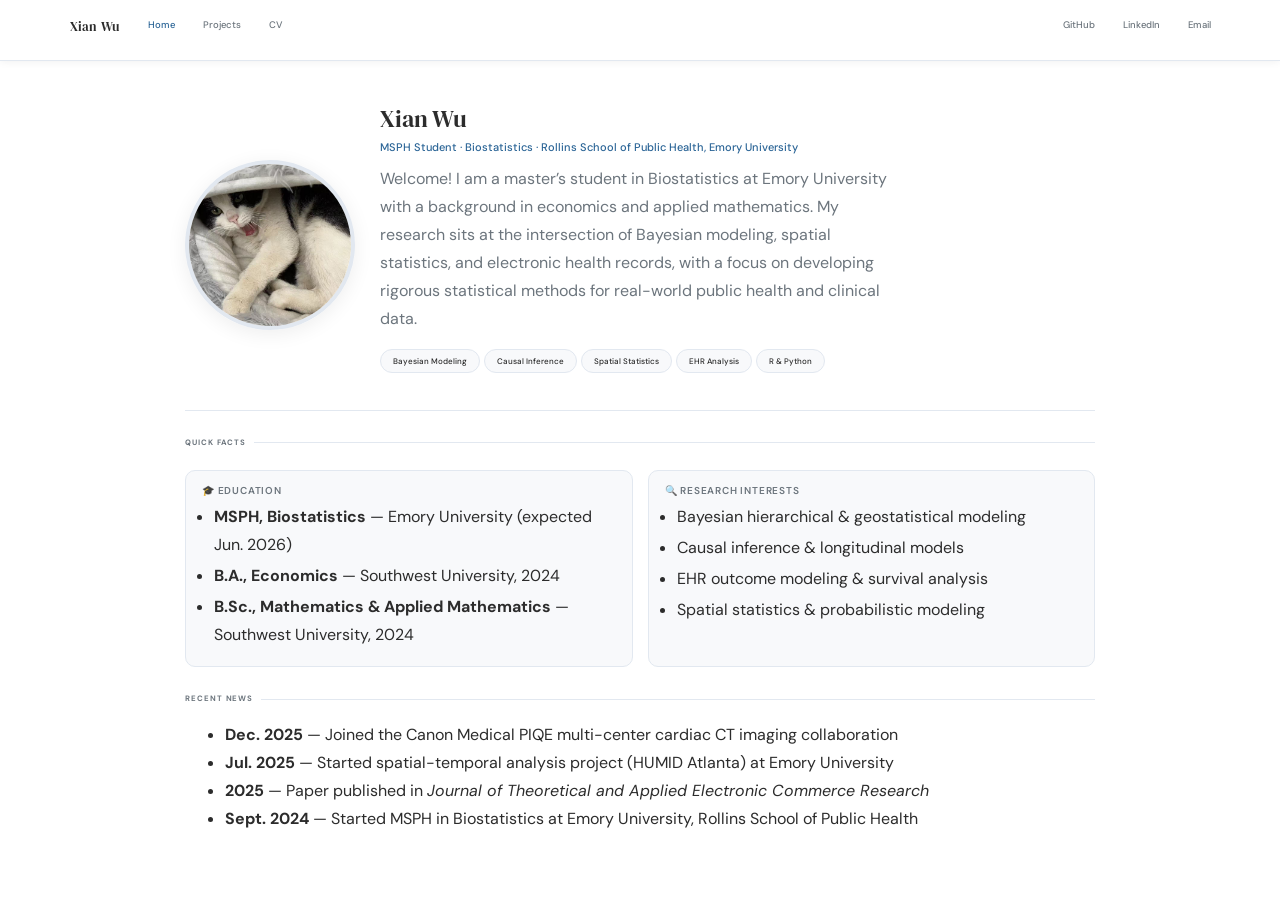
==== docs/index.html @ 136f58cd "add website files" ====
<!DOCTYPE html>

<html>

<head>

<meta charset="utf-8" />
<meta name="generator" content="pandoc" />
<meta http-equiv="X-UA-Compatible" content="IE=EDGE" />




<title>index.knit</title>

<script src="site_libs/header-attrs-2.31/header-attrs.js"></script>
<script src="site_libs/jquery-3.6.0/jquery-3.6.0.min.js"></script>
<meta name="viewport" content="width=device-width, initial-scale=1" />
<link href="site_libs/bootstrap-3.3.5/css/flatly.min.css" rel="stylesheet" />
<script src="site_libs/bootstrap-3.3.5/js/bootstrap.min.js"></script>
<script src="site_libs/bootstrap-3.3.5/shim/html5shiv.min.js"></script>
<script src="site_libs/bootstrap-3.3.5/shim/respond.min.js"></script>
<style>h1 {font-size: 34px;}
       h1.title {font-size: 38px;}
       h2 {font-size: 30px;}
       h3 {font-size: 24px;}
       h4 {font-size: 18px;}
       h5 {font-size: 16px;}
       h6 {font-size: 12px;}
       code {color: inherit; background-color: rgba(0, 0, 0, 0.04);}
       pre:not([class]) { background-color: white }</style>
<script src="site_libs/navigation-1.1/tabsets.js"></script>
<link href="site_libs/highlightjs-9.12.0/default.css" rel="stylesheet" />
<script src="site_libs/highlightjs-9.12.0/highlight.js"></script>
<link rel="stylesheet" href="https://cdnjs.cloudflare.com/ajax/libs/font-awesome/6.4.0/css/all.min.css">
<link rel="preconnect" href="https://fonts.googleapis.com">
<link rel="preconnect" href="https://fonts.gstatic.com" crossorigin>
<link href="https://fonts.googleapis.com/css2?family=DM+Serif+Display&family=DM+Sans:ital,wght@0,300;0,400;0,500;1,300&display=swap" rel="stylesheet">

<style type="text/css">
  code{white-space: pre-wrap;}
  span.smallcaps{font-variant: small-caps;}
  span.underline{text-decoration: underline;}
  div.column{display: inline-block; vertical-align: top; width: 50%;}
  div.hanging-indent{margin-left: 1.5em; text-indent: -1.5em;}
  ul.task-list{list-style: none;}
    </style>

<style type="text/css">code{white-space: pre;}</style>
<script type="text/javascript">
if (window.hljs) {
  hljs.configure({languages: []});
  hljs.initHighlightingOnLoad();
  if (document.readyState && document.readyState === "complete") {
    window.setTimeout(function() { hljs.initHighlighting(); }, 0);
  }
}
</script>






<link rel="stylesheet" href="style.css" type="text/css" />



<style type = "text/css">
.main-container {
  max-width: 940px;
  margin-left: auto;
  margin-right: auto;
}
img {
  max-width:100%;
}
.tabbed-pane {
  padding-top: 12px;
}
.html-widget {
  margin-bottom: 20px;
}
button.code-folding-btn:focus {
  outline: none;
}
summary {
  display: list-item;
}
details > summary > p:only-child {
  display: inline;
}
pre code {
  padding: 0;
}
</style>


<style type="text/css">
.dropdown-submenu {
  position: relative;
}
.dropdown-submenu>.dropdown-menu {
  top: 0;
  left: 100%;
  margin-top: -6px;
  margin-left: -1px;
  border-radius: 0 6px 6px 6px;
}
.dropdown-submenu:hover>.dropdown-menu {
  display: block;
}
.dropdown-submenu>a:after {
  display: block;
  content: " ";
  float: right;
  width: 0;
  height: 0;
  border-color: transparent;
  border-style: solid;
  border-width: 5px 0 5px 5px;
  border-left-color: #cccccc;
  margin-top: 5px;
  margin-right: -10px;
}
.dropdown-submenu:hover>a:after {
  border-left-color: #adb5bd;
}
.dropdown-submenu.pull-left {
  float: none;
}
.dropdown-submenu.pull-left>.dropdown-menu {
  left: -100%;
  margin-left: 10px;
  border-radius: 6px 0 6px 6px;
}
</style>

<script type="text/javascript">
// manage active state of menu based on current page
$(document).ready(function () {
  // active menu anchor
  href = window.location.pathname
  href = href.substr(href.lastIndexOf('/') + 1)
  if (href === "")
    href = "index.html";
  var menuAnchor = $('a[href="' + href + '"]');

  // mark the anchor link active (and if it's in a dropdown, also mark that active)
  var dropdown = menuAnchor.closest('li.dropdown');
  if (window.bootstrap) { // Bootstrap 4+
    menuAnchor.addClass('active');
    dropdown.find('> .dropdown-toggle').addClass('active');
  } else { // Bootstrap 3
    menuAnchor.parent().addClass('active');
    dropdown.addClass('active');
  }

  // Navbar adjustments
  var navHeight = $(".navbar").first().height() + 15;
  var style = document.createElement('style');
  var pt = "padding-top: " + navHeight + "px; ";
  var mt = "margin-top: -" + navHeight + "px; ";
  var css = "";
  // offset scroll position for anchor links (for fixed navbar)
  for (var i = 1; i <= 6; i++) {
    css += ".section h" + i + "{ " + pt + mt + "}\n";
  }
  style.innerHTML = "body {" + pt + "padding-bottom: 40px; }\n" + css;
  document.head.appendChild(style);
});
</script>

<!-- tabsets -->

<style type="text/css">
.tabset-dropdown > .nav-tabs {
  display: inline-table;
  max-height: 500px;
  min-height: 44px;
  overflow-y: auto;
  border: 1px solid #ddd;
  border-radius: 4px;
}

.tabset-dropdown > .nav-tabs > li.active:before, .tabset-dropdown > .nav-tabs.nav-tabs-open:before {
  content: "\e259";
  font-family: 'Glyphicons Halflings';
  display: inline-block;
  padding: 10px;
  border-right: 1px solid #ddd;
}

.tabset-dropdown > .nav-tabs.nav-tabs-open > li.active:before {
  content: "\e258";
  font-family: 'Glyphicons Halflings';
  border: none;
}

.tabset-dropdown > .nav-tabs > li.active {
  display: block;
}

.tabset-dropdown > .nav-tabs > li > a,
.tabset-dropdown > .nav-tabs > li > a:focus,
.tabset-dropdown > .nav-tabs > li > a:hover {
  border: none;
  display: inline-block;
  border-radius: 4px;
  background-color: transparent;
}

.tabset-dropdown > .nav-tabs.nav-tabs-open > li {
  display: block;
  float: none;
}

.tabset-dropdown > .nav-tabs > li {
  display: none;
}
</style>

<!-- code folding -->




</head>

<body>


<div class="container-fluid main-container">




<div class="navbar navbar-default  navbar-fixed-top" role="navigation">
  <div class="container">
    <div class="navbar-header">
      <button type="button" class="navbar-toggle collapsed" data-toggle="collapse" data-bs-toggle="collapse" data-target="#navbar" data-bs-target="#navbar">
        <span class="icon-bar"></span>
        <span class="icon-bar"></span>
        <span class="icon-bar"></span>
      </button>
      <a class="navbar-brand" href="index.html">Xian Wu</a>
    </div>
    <div id="navbar" class="navbar-collapse collapse">
      <ul class="nav navbar-nav">
        <li>
  <a href="index.html">Home</a>
</li>
<li>
  <a href="projects.html">Projects</a>
</li>
<li>
  <a href="cv.html">CV</a>
</li>
      </ul>
      <ul class="nav navbar-nav navbar-right">
        <li>
  <a href="https://github.com/xian703">GitHub</a>
</li>
<li>
  <a href="https://www.linkedin.com/in/xian-wu-b05426333/">LinkedIn</a>
</li>
<li>
  <a href="mailto:xwu389@emory.edu">Email</a>
</li>
      </ul>
    </div><!--/.nav-collapse -->
  </div><!--/.container -->
</div><!--/.navbar -->

<div id="header">




</div>


<div class="hero-section">
<img src="images/profile.jpg" alt="Profile photo of Xian Wu" />
<div class="hero-text">
<h1>
Xian Wu
</h1>
<p class="tagline">
MSPH Student · Biostatistics · Rollins School of Public Health, Emory
University
</p>
<p>
Welcome! I am a master’s student in Biostatistics at Emory University
with a background in economics and applied mathematics. My research sits
at the intersection of Bayesian modeling, spatial statistics, and
electronic health records, with a focus on developing rigorous
statistical methods for real-world public health and clinical data.
</p>
<div class="badge-row">
<p><span class="skill-badge">Bayesian Modeling</span> <span
class="skill-badge">Causal Inference</span> <span
class="skill-badge">Spatial Statistics</span> <span
class="skill-badge">EHR Analysis</span> <span class="skill-badge">R
&amp; Python</span></p>
</div>
</div>
</div>
<div class="section-label">
<span>Quick Facts</span>
</div>
<div class="info-grid">
<div class="info-card">
<h3>
🎓 Education
</h3>
<ul>
<li>
<strong>MSPH, Biostatistics</strong> — Emory University (expected
Jun. 2026)
</li>
<li>
<strong>B.A., Economics</strong> — Southwest University, 2024
</li>
<li>
<strong>B.Sc., Mathematics &amp; Applied Mathematics</strong> —
Southwest University, 2024
</li>
</ul>
</div>
<div class="info-card">
<h3>
🔍 Research Interests
</h3>
<ul>
<li>
Bayesian hierarchical &amp; geostatistical modeling
</li>
<li>
Causal inference &amp; longitudinal models
</li>
<li>
EHR outcome modeling &amp; survival analysis
</li>
<li>
Spatial statistics &amp; probabilistic modeling
</li>
</ul>
</div>
</div>
<div class="section-label">
<span>Recent News</span>
</div>
<ul>
<li><strong>Dec. 2025</strong> — Joined the Canon Medical PIQE
multi-center cardiac CT imaging collaboration</li>
<li><strong>Jul. 2025</strong> — Started spatial-temporal analysis
project (HUMID Atlanta) at Emory University</li>
<li><strong>2025</strong> — Paper published in <em>Journal of
Theoretical and Applied Electronic Commerce Research</em></li>
<li><strong>Sept. 2024</strong> — Started MSPH in Biostatistics at Emory
University, Rollins School of Public Health</li>
</ul>




</div>

<script>

// add bootstrap table styles to pandoc tables
function bootstrapStylePandocTables() {
  $('tr.odd').parent('tbody').parent('table').addClass('table table-condensed');
}
$(document).ready(function () {
  bootstrapStylePandocTables();
});


</script>

<!-- tabsets -->

<script>
$(document).ready(function () {
  window.buildTabsets("TOC");
});

$(document).ready(function () {
  $('.tabset-dropdown > .nav-tabs > li').click(function () {
    $(this).parent().toggleClass('nav-tabs-open');
  });
});
</script>

<!-- code folding -->


<!-- dynamically load mathjax for compatibility with self-contained -->
<script>
  (function () {
    var script = document.createElement("script");
    script.type = "text/javascript";
    script.src  = "https://mathjax.rstudio.com/latest/MathJax.js?config=TeX-AMS-MML_HTMLorMML";
    document.getElementsByTagName("head")[0].appendChild(script);
  })();
</script>

</body>
</html>
---- docs/site_libs/bootstrap-3.3.5/css/flatly.min.css ----
@font-face {
  font-family: 'Lato';
  font-style: normal;
  font-weight: 400;
  src: url(fonts/Lato.ttf) format('truetype');
}
@font-face {
  font-family: 'Lato';
  font-style: normal;
  font-weight: 700;
  src: url(fonts/LatoBold.ttf) format('truetype');
}
@font-face {
  font-family: 'Lato';
  font-style: italic;
  font-weight: 400;
  src: url(fonts/LatoItalic.ttf) format('truetype');
}

/*!
 * bootswatch v3.3.6
 * Homepage: http://bootswatch.com
 * Copyright 2012-2015 Thomas Park
 * Licensed under MIT
 * Based on Bootstrap
*//*!
 * Bootstrap v3.3.6 (http://getbootstrap.com)
 * Copyright 2011-2015 Twitter, Inc.
 * Licensed under MIT (https://github.com/twbs/bootstrap/blob/master/LICENSE)
 *//*! normalize.css v3.0.3 | MIT License | github.com/necolas/normalize.css */html{font-family:sans-serif;-ms-text-size-adjust:100%;-webkit-text-size-adjust:100%}body{margin:0}article,aside,details,figcaption,figure,footer,header,hgroup,main,menu,nav,section,summary{display:block}audio,canvas,progress,video{display:inline-block;vertical-align:baseline}audio:not([controls]){display:none;height:0}[hidden],template{display:none}a{background-color:transparent}a:active,a:hover{outline:0}abbr[title]{border-bottom:1px dotted}b,strong{font-weight:bold}dfn{font-style:italic}h1{font-size:2em;margin:0.67em 0}mark{background:#ff0;color:#000}small{font-size:80%}sub,sup{font-size:75%;line-height:0;position:relative;vertical-align:baseline}sup{top:-0.5em}sub{bottom:-0.25em}img{border:0}svg:not(:root){overflow:hidden}figure{margin:1em 40px}hr{-webkit-box-sizing:content-box;-moz-box-sizing:content-box;box-sizing:content-box;height:0}pre{overflow:auto}code,kbd,pre,samp{font-family:monospace, monospace;font-size:1em}button,input,optgroup,select,textarea{color:inherit;font:inherit;margin:0}button{overflow:visible}button,select{text-transform:none}button,html input[type="button"],input[type="reset"],input[type="submit"]{-webkit-appearance:button;cursor:pointer}button[disabled],html input[disabled]{cursor:default}button::-moz-focus-inner,input::-moz-focus-inner{border:0;padding:0}input{line-height:normal}input[type="checkbox"],input[type="radio"]{-webkit-box-sizing:border-box;-moz-box-sizing:border-box;box-sizing:border-box;padding:0}input[type="number"]::-webkit-inner-spin-button,input[type="number"]::-webkit-outer-spin-button{height:auto}input[type="search"]{-webkit-appearance:textfield;-webkit-box-sizing:content-box;-moz-box-sizing:content-box;box-sizing:content-box}input[type="search"]::-webkit-search-cancel-button,input[type="search"]::-webkit-search-decoration{-webkit-appearance:none}fieldset{border:1px solid #c0c0c0;margin:0 2px;padding:0.35em 0.625em 0.75em}legend{border:0;padding:0}textarea{overflow:auto}optgroup{font-weight:bold}table{border-collapse:collapse;border-spacing:0}td,th{padding:0}/*! Source: https://github.com/h5bp/html5-boilerplate/blob/master/src/css/main.css */@media print{*,*:before,*:after{background:transparent !important;color:#000 !important;-webkit-box-shadow:none !important;box-shadow:none !important;text-shadow:none !important}a,a:visited{text-decoration:underline}a[href]:after{content:" (" attr(href) ")"}abbr[title]:after{content:" (" attr(title) ")"}a[href^="#"]:after,a[href^="javascript:"]:after{content:""}pre,blockquote{border:1px solid #999;page-break-inside:avoid}thead{display:table-header-group}tr,img{page-break-inside:avoid}img{max-width:100% !important}p,h2,h3{orphans:3;widows:3}h2,h3{page-break-after:avoid}.navbar{display:none}.btn>.caret,.dropup>.btn>.caret{border-top-color:#000 !important}.label{border:1px solid #000}.table{border-collapse:collapse !important}.table td,.table th{background-color:#fff !important}.table-bordered th,.table-bordered td{border:1px solid #ddd !important}}@font-face{font-family:'Glyphicons Halflings';src:url('../fonts/glyphicons-halflings-regular.eot');src:url('../fonts/glyphicons-halflings-regular.eot?#iefix') format('embedded-opentype'),url('../fonts/glyphicons-halflings-regular.woff') format('woff'),url('../fonts/glyphicons-halflings-regular.ttf') format('truetype'),url('../fonts/glyphicons-halflings-regular.svg#glyphicons_halflingsregular') format('svg')}.glyphicon{position:relative;top:1px;display:inline-block;font-family:'Glyphicons Halflings';font-style:normal;font-weight:normal;line-height:1;-webkit-font-smoothing:antialiased;-moz-osx-font-smoothing:grayscale}.glyphicon-asterisk:before{content:"\002a"}.glyphicon-plus:before{content:"\002b"}.glyphicon-euro:before,.glyphicon-eur:before{content:"\20ac"}.glyphicon-minus:before{content:"\2212"}.glyphicon-cloud:before{content:"\2601"}.glyphicon-envelope:before{content:"\2709"}.glyphicon-pencil:before{content:"\270f"}.glyphicon-glass:before{content:"\e001"}.glyphicon-music:before{content:"\e002"}.glyphicon-search:before{content:"\e003"}.glyphicon-heart:before{content:"\e005"}.glyphicon-star:before{content:"\e006"}.glyphicon-star-empty:before{content:"\e007"}.glyphicon-user:before{content:"\e008"}.glyphicon-film:before{content:"\e009"}.glyphicon-th-large:before{content:"\e010"}.glyphicon-th:before{content:"\e011"}.glyphicon-th-list:before{content:"\e012"}.glyphicon-ok:before{content:"\e013"}.glyphicon-remove:before{content:"\e014"}.glyphicon-zoom-in:before{content:"\e015"}.glyphicon-zoom-out:before{content:"\e016"}.glyphicon-off:before{content:"\e017"}.glyphicon-signal:before{content:"\e018"}.glyphicon-cog:before{content:"\e019"}.glyphicon-trash:before{content:"\e020"}.glyphicon-home:before{content:"\e021"}.glyphicon-file:before{content:"\e022"}.glyphicon-time:before{content:"\e023"}.glyphicon-road:before{content:"\e024"}.glyphicon-download-alt:before{content:"\e025"}.glyphicon-download:before{content:"\e026"}.glyphicon-upload:before{content:"\e027"}.glyphicon-inbox:before{content:"\e028"}.glyphicon-play-circle:before{content:"\e029"}.glyphicon-repeat:before{content:"\e030"}.glyphicon-refresh:before{content:"\e031"}.glyphicon-list-alt:before{content:"\e032"}.glyphicon-lock:before{content:"\e033"}.glyphicon-flag:before{content:"\e034"}.glyphicon-headphones:before{content:"\e035"}.glyphicon-volume-off:before{content:"\e036"}.glyphicon-volume-down:before{content:"\e037"}.glyphicon-volume-up:before{content:"\e038"}.glyphicon-qrcode:before{content:"\e039"}.glyphicon-barcode:before{content:"\e040"}.glyphicon-tag:before{content:"\e041"}.glyphicon-tags:before{content:"\e042"}.glyphicon-book:before{content:"\e043"}.glyphicon-bookmark:before{content:"\e044"}.glyphicon-print:before{content:"\e045"}.glyphicon-camera:before{content:"\e046"}.glyphicon-font:before{content:"\e047"}.glyphicon-bold:before{content:"\e048"}.glyphicon-italic:before{content:"\e049"}.glyphicon-text-height:before{content:"\e050"}.glyphicon-text-width:before{content:"\e051"}.glyphicon-align-left:before{content:"\e052"}.glyphicon-align-center:before{content:"\e053"}.glyphicon-align-right:before{content:"\e054"}.glyphicon-align-justify:before{content:"\e055"}.glyphicon-list:before{content:"\e056"}.glyphicon-indent-left:before{content:"\e057"}.glyphicon-indent-right:before{content:"\e058"}.glyphicon-facetime-video:before{content:"\e059"}.glyphicon-picture:before{content:"\e060"}.glyphicon-map-marker:before{content:"\e062"}.glyphicon-adjust:before{content:"\e063"}.glyphicon-tint:before{content:"\e064"}.glyphicon-edit:before{content:"\e065"}.glyphicon-share:before{content:"\e066"}.glyphicon-check:before{content:"\e067"}.glyphicon-move:before{content:"\e068"}.glyphicon-step-backward:before{content:"\e069"}.glyphicon-fast-backward:before{content:"\e070"}.glyphicon-backward:before{content:"\e071"}.glyphicon-play:before{content:"\e072"}.glyphicon-pause:before{content:"\e073"}.glyphicon-stop:before{content:"\e074"}.glyphicon-forward:before{content:"\e075"}.glyphicon-fast-forward:before{content:"\e076"}.glyphicon-step-forward:before{content:"\e077"}.glyphicon-eject:before{content:"\e078"}.glyphicon-chevron-left:before{content:"\e079"}.glyphicon-chevron-right:before{content:"\e080"}.glyphicon-plus-sign:before{content:"\e081"}.glyphicon-minus-sign:before{content:"\e082"}.glyphicon-remove-sign:before{content:"\e083"}.glyphicon-ok-sign:before{content:"\e084"}.glyphicon-question-sign:before{content:"\e085"}.glyphicon-info-sign:before{content:"\e086"}.glyphicon-screenshot:before{content:"\e087"}.glyphicon-remove-circle:before{content:"\e088"}.glyphicon-ok-circle:before{content:"\e089"}.glyphicon-ban-circle:before{content:"\e090"}.glyphicon-arrow-left:before{content:"\e091"}.glyphicon-arrow-right:before{content:"\e092"}.glyphicon-arrow-up:before{content:"\e093"}.glyphicon-arrow-down:before{content:"\e094"}.glyphicon-share-alt:before{content:"\e095"}.glyphicon-resize-full:before{content:"\e096"}.glyphicon-resize-small:before{content:"\e097"}.glyphicon-exclamation-sign:before{content:"\e101"}.glyphicon-gift:before{content:"\e102"}.glyphicon-leaf:before{content:"\e103"}.glyphicon-fire:before{content:"\e104"}.glyphicon-eye-open:before{content:"\e105"}.glyphicon-eye-close:before{content:"\e106"}.glyphicon-warning-sign:before{content:"\e107"}.glyphicon-plane:before{content:"\e108"}.glyphicon-calendar:before{content:"\e109"}.glyphicon-random:before{content:"\e110"}.glyphicon-comment:before{content:"\e111"}.glyphicon-magnet:before{content:"\e112"}.glyphicon-chevron-up:before{content:"\e113"}.glyphicon-chevron-down:before{content:"\e114"}.glyphicon-retweet:before{content:"\e115"}.glyphicon-shopping-cart:before{content:"\e116"}.glyphicon-folder-close:before{content:"\e117"}.glyphicon-folder-open:before{content:"\e118"}.glyphicon-resize-vertical:before{content:"\e119"}.glyphicon-resize-horizontal:before{content:"\e120"}.glyphicon-hdd:before{content:"\e121"}.glyphicon-bullhorn:before{content:"\e122"}.glyphicon-bell:before{content:"\e123"}.glyphicon-certificate:before{content:"\e124"}.glyphicon-thumbs-up:before{content:"\e125"}.glyphicon-thumbs-down:before{content:"\e126"}.glyphicon-hand-right:before{content:"\e127"}.glyphicon-hand-left:before{content:"\e128"}.glyphicon-hand-up:before{content:"\e129"}.glyphicon-hand-down:before{content:"\e130"}.glyphicon-circle-arrow-right:before{content:"\e131"}.glyphicon-circle-arrow-left:before{content:"\e132"}.glyphicon-circle-arrow-up:before{content:"\e133"}.glyphicon-circle-arrow-down:before{content:"\e134"}.glyphicon-globe:before{content:"\e135"}.glyphicon-wrench:before{content:"\e136"}.glyphicon-tasks:before{content:"\e137"}.glyphicon-filter:before{content:"\e138"}.glyphicon-briefcase:before{content:"\e139"}.glyphicon-fullscreen:before{content:"\e140"}.glyphicon-dashboard:before{content:"\e141"}.glyphicon-paperclip:before{content:"\e142"}.glyphicon-heart-empty:before{content:"\e143"}.glyphicon-link:before{content:"\e144"}.glyphicon-phone:before{content:"\e145"}.glyphicon-pushpin:before{content:"\e146"}.glyphicon-usd:before{content:"\e148"}.glyphicon-gbp:before{content:"\e149"}.glyphicon-sort:before{content:"\e150"}.glyphicon-sort-by-alphabet:before{content:"\e151"}.glyphicon-sort-by-alphabet-alt:before{content:"\e152"}.glyphicon-sort-by-order:before{content:"\e153"}.glyphicon-sort-by-order-alt:before{content:"\e154"}.glyphicon-sort-by-attributes:before{content:"\e155"}.glyphicon-sort-by-attributes-alt:before{content:"\e156"}.glyphicon-unchecked:before{content:"\e157"}.glyphicon-expand:before{content:"\e158"}.glyphicon-collapse-down:before{content:"\e159"}.glyphicon-collapse-up:before{content:"\e160"}.glyphicon-log-in:before{content:"\e161"}.glyphicon-flash:before{content:"\e162"}.glyphicon-log-out:before{content:"\e163"}.glyphicon-new-window:before{content:"\e164"}.glyphicon-record:before{content:"\e165"}.glyphicon-save:before{content:"\e166"}.glyphicon-open:before{content:"\e167"}.glyphicon-saved:before{content:"\e168"}.glyphicon-import:before{content:"\e169"}.glyphicon-export:before{content:"\e170"}.glyphicon-send:before{content:"\e171"}.glyphicon-floppy-disk:before{content:"\e172"}.glyphicon-floppy-saved:before{content:"\e173"}.glyphicon-floppy-remove:before{content:"\e174"}.glyphicon-floppy-save:before{content:"\e175"}.glyphicon-floppy-open:before{content:"\e176"}.glyphicon-credit-card:before{content:"\e177"}.glyphicon-transfer:before{content:"\e178"}.glyphicon-cutlery:before{content:"\e179"}.glyphicon-header:before{content:"\e180"}.glyphicon-compressed:before{content:"\e181"}.glyphicon-earphone:before{content:"\e182"}.glyphicon-phone-alt:before{content:"\e183"}.glyphicon-tower:before{content:"\e184"}.glyphicon-stats:before{content:"\e185"}.glyphicon-sd-video:before{content:"\e186"}.glyphicon-hd-video:before{content:"\e187"}.glyphicon-subtitles:before{content:"\e188"}.glyphicon-sound-stereo:before{content:"\e189"}.glyphicon-sound-dolby:before{content:"\e190"}.glyphicon-sound-5-1:before{content:"\e191"}.glyphicon-sound-6-1:before{content:"\e192"}.glyphicon-sound-7-1:before{content:"\e193"}.glyphicon-copyright-mark:before{content:"\e194"}.glyphicon-registration-mark:before{content:"\e195"}.glyphicon-cloud-download:before{content:"\e197"}.glyphicon-cloud-upload:before{content:"\e198"}.glyphicon-tree-conifer:before{content:"\e199"}.glyphicon-tree-deciduous:before{content:"\e200"}.glyphicon-cd:before{content:"\e201"}.glyphicon-save-file:before{content:"\e202"}.glyphicon-open-file:before{content:"\e203"}.glyphicon-level-up:before{content:"\e204"}.glyphicon-copy:before{content:"\e205"}.glyphicon-paste:before{content:"\e206"}.glyphicon-alert:before{content:"\e209"}.glyphicon-equalizer:before{content:"\e210"}.glyphicon-king:before{content:"\e211"}.glyphicon-queen:before{content:"\e212"}.glyphicon-pawn:before{content:"\e213"}.glyphicon-bishop:before{content:"\e214"}.glyphicon-knight:before{content:"\e215"}.glyphicon-baby-formula:before{content:"\e216"}.glyphicon-tent:before{content:"\26fa"}.glyphicon-blackboard:before{content:"\e218"}.glyphicon-bed:before{content:"\e219"}.glyphicon-apple:before{content:"\f8ff"}.glyphicon-erase:before{content:"\e221"}.glyphicon-hourglass:before{content:"\231b"}.glyphicon-lamp:before{content:"\e223"}.glyphicon-duplicate:before{content:"\e224"}.glyphicon-piggy-bank:before{content:"\e225"}.glyphicon-scissors:before{content:"\e226"}.glyphicon-bitcoin:before{content:"\e227"}.glyphicon-btc:before{content:"\e227"}.glyphicon-xbt:before{content:"\e227"}.glyphicon-yen:before{content:"\00a5"}.glyphicon-jpy:before{content:"\00a5"}.glyphicon-ruble:before{content:"\20bd"}.glyphicon-rub:before{content:"\20bd"}.glyphicon-scale:before{content:"\e230"}.glyphicon-ice-lolly:before{content:"\e231"}.glyphicon-ice-lolly-tasted:before{content:"\e232"}.glyphicon-education:before{content:"\e233"}.glyphicon-option-horizontal:before{content:"\e234"}.glyphicon-option-vertical:before{content:"\e235"}.glyphicon-menu-hamburger:before{content:"\e236"}.glyphicon-modal-window:before{content:"\e237"}.glyphicon-oil:before{content:"\e238"}.glyphicon-grain:before{content:"\e239"}.glyphicon-sunglasses:before{content:"\e240"}.glyphicon-text-size:before{content:"\e241"}.glyphicon-text-color:before{content:"\e242"}.glyphicon-text-background:before{content:"\e243"}.glyphicon-object-align-top:before{content:"\e244"}.glyphicon-object-align-bottom:before{content:"\e245"}.glyphicon-object-align-horizontal:before{content:"\e246"}.glyphicon-object-align-left:before{content:"\e247"}.glyphicon-object-align-vertical:before{content:"\e248"}.glyphicon-object-align-right:before{content:"\e249"}.glyphicon-triangle-right:before{content:"\e250"}.glyphicon-triangle-left:before{content:"\e251"}.glyphicon-triangle-bottom:before{content:"\e252"}.glyphicon-triangle-top:before{content:"\e253"}.glyphicon-console:before{content:"\e254"}.glyphicon-superscript:before{content:"\e255"}.glyphicon-subscript:before{content:"\e256"}.glyphicon-menu-left:before{content:"\e257"}.glyphicon-menu-right:before{content:"\e258"}.glyphicon-menu-down:before{content:"\e259"}.glyphicon-menu-up:before{content:"\e260"}*{-webkit-box-sizing:border-box;-moz-box-sizing:border-box;box-sizing:border-box}*:before,*:after{-webkit-box-sizing:border-box;-moz-box-sizing:border-box;box-sizing:border-box}html{font-size:10px;-webkit-tap-highlight-color:rgba(0,0,0,0)}body{font-family:"Lato","Helvetica Neue",Helvetica,Arial,sans-serif;font-size:15px;line-height:1.42857143;color:#2c3e50;background-color:#ffffff}input,button,select,textarea{font-family:inherit;font-size:inherit;line-height:inherit}a{color:#18bc9c;text-decoration:none}a:hover,a:focus{color:#18bc9c;text-decoration:underline}a:focus{outline:thin dotted;outline:5px auto -webkit-focus-ring-color;outline-offset:-2px}figure{margin:0}img{vertical-align:middle}.img-responsive,.thumbnail>img,.thumbnail a>img,.carousel-inner>.item>img,.carousel-inner>.item>a>img{display:block;max-width:100%;height:auto}.img-rounded{border-radius:6px}.img-thumbnail{padding:4px;line-height:1.42857143;background-color:#ffffff;border:1px solid #ecf0f1;border-radius:4px;-webkit-transition:all .2s ease-in-out;-o-transition:all .2s ease-in-out;transition:all .2s ease-in-out;display:inline-block;max-width:100%;height:auto}.img-circle{border-radius:50%}hr{margin-top:21px;margin-bottom:21px;border:0;border-top:1px solid #ecf0f1}.sr-only{position:absolute;width:1px;height:1px;margin:-1px;padding:0;overflow:hidden;clip:rect(0, 0, 0, 0);border:0}.sr-only-focusable:active,.sr-only-focusable:focus{position:static;width:auto;height:auto;margin:0;overflow:visible;clip:auto}[role="button"]{cursor:pointer}h1,h2,h3,h4,h5,h6,.h1,.h2,.h3,.h4,.h5,.h6{font-family:"Lato","Helvetica Neue",Helvetica,Arial,sans-serif;font-weight:400;line-height:1.1;color:inherit}h1 small,h2 small,h3 small,h4 small,h5 small,h6 small,.h1 small,.h2 small,.h3 small,.h4 small,.h5 small,.h6 small,h1 .small,h2 .small,h3 .small,h4 .small,h5 .small,h6 .small,.h1 .small,.h2 .small,.h3 .small,.h4 .small,.h5 .small,.h6 .small{font-weight:normal;line-height:1;color:#b4bcc2}h1,.h1,h2,.h2,h3,.h3{margin-top:21px;margin-bottom:10.5px}h1 small,.h1 small,h2 small,.h2 small,h3 small,.h3 small,h1 .small,.h1 .small,h2 .small,.h2 .small,h3 .small,.h3 .small{font-size:65%}h4,.h4,h5,.h5,h6,.h6{margin-top:10.5px;margin-bottom:10.5px}h4 small,.h4 small,h5 small,.h5 small,h6 small,.h6 small,h4 .small,.h4 .small,h5 .small,.h5 .small,h6 .small,.h6 .small{font-size:75%}h1,.h1{font-size:39px}h2,.h2{font-size:32px}h3,.h3{font-size:26px}h4,.h4{font-size:19px}h5,.h5{font-size:15px}h6,.h6{font-size:13px}p{margin:0 0 10.5px}.lead{margin-bottom:21px;font-size:17px;font-weight:300;line-height:1.4}@media (min-width:768px){.lead{font-size:22.5px}}small,.small{font-size:86%}mark,.mark{background-color:#f39c12;padding:.2em}.text-left{text-align:left}.text-right{text-align:right}.text-center{text-align:center}.text-justify{text-align:justify}.text-nowrap{white-space:nowrap}.text-lowercase{text-transform:lowercase}.text-uppercase{text-transform:uppercase}.text-capitalize{text-transform:capitalize}.text-muted{color:#b4bcc2}.text-primary{color:#2c3e50}a.text-primary:hover,a.text-primary:focus{color:#1a242f}.text-success{color:#ffffff}a.text-success:hover,a.text-success:focus{color:#e6e6e6}.text-info{color:#ffffff}a.text-info:hover,a.text-info:focus{color:#e6e6e6}.text-warning{color:#ffffff}a.text-warning:hover,a.text-warning:focus{color:#e6e6e6}.text-danger{color:#ffffff}a.text-danger:hover,a.text-danger:focus{color:#e6e6e6}.bg-primary{color:#fff;background-color:#2c3e50}a.bg-primary:hover,a.bg-primary:focus{background-color:#1a242f}.bg-success{background-color:#18bc9c}a.bg-success:hover,a.bg-success:focus{background-color:#128f76}.bg-info{background-color:#3498db}a.bg-info:hover,a.bg-info:focus{background-color:#217dbb}.bg-warning{background-color:#f39c12}a.bg-warning:hover,a.bg-warning:focus{background-color:#c87f0a}.bg-danger{background-color:#e74c3c}a.bg-danger:hover,a.bg-danger:focus{background-color:#d62c1a}.page-header{padding-bottom:9.5px;margin:42px 0 21px;border-bottom:1px solid transparent}ul,ol{margin-top:0;margin-bottom:10.5px}ul ul,ol ul,ul ol,ol ol{margin-bottom:0}.list-unstyled{padding-left:0;list-style:none}.list-inline{padding-left:0;list-style:none;margin-left:-5px}.list-inline>li{display:inline-block;padding-left:5px;padding-right:5px}dl{margin-top:0;margin-bottom:21px}dt,dd{line-height:1.42857143}dt{font-weight:bold}dd{margin-left:0}@media (min-width:768px){.dl-horizontal dt{float:left;width:160px;clear:left;text-align:right;overflow:hidden;text-overflow:ellipsis;white-space:nowrap}.dl-horizontal dd{margin-left:180px}}abbr[title],abbr[data-original-title]{cursor:help;border-bottom:1px dotted #b4bcc2}.initialism{font-size:90%;text-transform:uppercase}blockquote{padding:10.5px 21px;margin:0 0 21px;font-size:18.75px;border-left:5px solid #ecf0f1}blockquote p:last-child,blockquote ul:last-child,blockquote ol:last-child{margin-bottom:0}blockquote footer,blockquote small,blockquote .small{display:block;font-size:80%;line-height:1.42857143;color:#b4bcc2}blockquote footer:before,blockquote small:before,blockquote .small:before{content:'\2014 \00A0'}.blockquote-reverse,blockquote.pull-right{padding-right:15px;padding-left:0;border-right:5px solid #ecf0f1;border-left:0;text-align:right}.blockquote-reverse footer:before,blockquote.pull-right footer:before,.blockquote-reverse small:before,blockquote.pull-right small:before,.blockquote-reverse .small:before,blockquote.pull-right .small:before{content:''}.blockquote-reverse footer:after,blockquote.pull-right footer:after,.blockquote-reverse small:after,blockquote.pull-right small:after,.blockquote-reverse .small:after,blockquote.pull-right .small:after{content:'\00A0 \2014'}address{margin-bottom:21px;font-style:normal;line-height:1.42857143}code,kbd,pre,samp{font-family:monospace}code{padding:2px 4px;font-size:90%;color:#c7254e;background-color:#f9f2f4;border-radius:4px}kbd{padding:2px 4px;font-size:90%;color:#ffffff;background-color:#333333;border-radius:3px;-webkit-box-shadow:inset 0 -1px 0 rgba(0,0,0,0.25);box-shadow:inset 0 -1px 0 rgba(0,0,0,0.25)}kbd kbd{padding:0;font-size:100%;font-weight:bold;-webkit-box-shadow:none;box-shadow:none}pre{display:block;padding:10px;margin:0 0 10.5px;font-size:14px;line-height:1.42857143;word-break:break-all;word-wrap:break-word;color:#7b8a8b;background-color:#ecf0f1;border:1px solid #cccccc;border-radius:4px}pre code{padding:0;font-size:inherit;color:inherit;white-space:pre-wrap;background-color:transparent;border-radius:0}.pre-scrollable{max-height:340px;overflow-y:scroll}.container{margin-right:auto;margin-left:auto;padding-left:15px;padding-right:15px}@media (min-width:768px){.container{width:750px}}@media (min-width:992px){.container{width:970px}}@media (min-width:1200px){.container{width:1170px}}.container-fluid{margin-right:auto;margin-left:auto;padding-left:15px;padding-right:15px}.row{margin-left:-15px;margin-right:-15px}.col-xs-1,.col-sm-1,.col-md-1,.col-lg-1,.col-xs-2,.col-sm-2,.col-md-2,.col-lg-2,.col-xs-3,.col-sm-3,.col-md-3,.col-lg-3,.col-xs-4,.col-sm-4,.col-md-4,.col-lg-4,.col-xs-5,.col-sm-5,.col-md-5,.col-lg-5,.col-xs-6,.col-sm-6,.col-md-6,.col-lg-6,.col-xs-7,.col-sm-7,.col-md-7,.col-lg-7,.col-xs-8,.col-sm-8,.col-md-8,.col-lg-8,.col-xs-9,.col-sm-9,.col-md-9,.col-lg-9,.col-xs-10,.col-sm-10,.col-md-10,.col-lg-10,.col-xs-11,.col-sm-11,.col-md-11,.col-lg-11,.col-xs-12,.col-sm-12,.col-md-12,.col-lg-12{position:relative;min-height:1px;padding-left:15px;padding-right:15px}.col-xs-1,.col-xs-2,.col-xs-3,.col-xs-4,.col-xs-5,.col-xs-6,.col-xs-7,.col-xs-8,.col-xs-9,.col-xs-10,.col-xs-11,.col-xs-12{float:left}.col-xs-12{width:100%}.col-xs-11{width:91.66666667%}.col-xs-10{width:83.33333333%}.col-xs-9{width:75%}.col-xs-8{width:66.66666667%}.col-xs-7{width:58.33333333%}.col-xs-6{width:50%}.col-xs-5{width:41.66666667%}.col-xs-4{width:33.33333333%}.col-xs-3{width:25%}.col-xs-2{width:16.66666667%}.col-xs-1{width:8.33333333%}.col-xs-pull-12{right:100%}.col-xs-pull-11{right:91.66666667%}.col-xs-pull-10{right:83.33333333%}.col-xs-pull-9{right:75%}.col-xs-pull-8{right:66.66666667%}.col-xs-pull-7{right:58.33333333%}.col-xs-pull-6{right:50%}.col-xs-pull-5{right:41.66666667%}.col-xs-pull-4{right:33.33333333%}.col-xs-pull-3{right:25%}.col-xs-pull-2{right:16.66666667%}.col-xs-pull-1{right:8.33333333%}.col-xs-pull-0{right:auto}.col-xs-push-12{left:100%}.col-xs-push-11{left:91.66666667%}.col-xs-push-10{left:83.33333333%}.col-xs-push-9{left:75%}.col-xs-push-8{left:66.66666667%}.col-xs-push-7{left:58.33333333%}.col-xs-push-6{left:50%}.col-xs-push-5{left:41.66666667%}.col-xs-push-4{left:33.33333333%}.col-xs-push-3{left:25%}.col-xs-push-2{left:16.66666667%}.col-xs-push-1{left:8.33333333%}.col-xs-push-0{left:auto}.col-xs-offset-12{margin-left:100%}.col-xs-offset-11{margin-left:91.66666667%}.col-xs-offset-10{margin-left:83.33333333%}.col-xs-offset-9{margin-left:75%}.col-xs-offset-8{margin-left:66.66666667%}.col-xs-offset-7{margin-left:58.33333333%}.col-xs-offset-6{margin-left:50%}.col-xs-offset-5{margin-left:41.66666667%}.col-xs-offset-4{margin-left:33.33333333%}.col-xs-offset-3{margin-left:25%}.col-xs-offset-2{margin-left:16.66666667%}.col-xs-offset-1{margin-left:8.33333333%}.col-xs-offset-0{margin-left:0%}@media (min-width:768px){.col-sm-1,.col-sm-2,.col-sm-3,.col-sm-4,.col-sm-5,.col-sm-6,.col-sm-7,.col-sm-8,.col-sm-9,.col-sm-10,.col-sm-11,.col-sm-12{float:left}.col-sm-12{width:100%}.col-sm-11{width:91.66666667%}.col-sm-10{width:83.33333333%}.col-sm-9{width:75%}.col-sm-8{width:66.66666667%}.col-sm-7{width:58.33333333%}.col-sm-6{width:50%}.col-sm-5{width:41.66666667%}.col-sm-4{width:33.33333333%}.col-sm-3{width:25%}.col-sm-2{width:16.66666667%}.col-sm-1{width:8.33333333%}.col-sm-pull-12{right:100%}.col-sm-pull-11{right:91.66666667%}.col-sm-pull-10{right:83.33333333%}.col-sm-pull-9{right:75%}.col-sm-pull-8{right:66.66666667%}.col-sm-pull-7{right:58.33333333%}.col-sm-pull-6{right:50%}.col-sm-pull-5{right:41.66666667%}.col-sm-pull-4{right:33.33333333%}.col-sm-pull-3{right:25%}.col-sm-pull-2{right:16.66666667%}.col-sm-pull-1{right:8.33333333%}.col-sm-pull-0{right:auto}.col-sm-push-12{left:100%}.col-sm-push-11{left:91.66666667%}.col-sm-push-10{left:83.33333333%}.col-sm-push-9{left:75%}.col-sm-push-8{left:66.66666667%}.col-sm-push-7{left:58.33333333%}.col-sm-push-6{left:50%}.col-sm-push-5{left:41.66666667%}.col-sm-push-4{left:33.33333333%}.col-sm-push-3{left:25%}.col-sm-push-2{left:16.66666667%}.col-sm-push-1{left:8.33333333%}.col-sm-push-0{left:auto}.col-sm-offset-12{margin-left:100%}.col-sm-offset-11{margin-left:91.66666667%}.col-sm-offset-10{margin-left:83.33333333%}.col-sm-offset-9{margin-left:75%}.col-sm-offset-8{margin-left:66.66666667%}.col-sm-offset-7{margin-left:58.33333333%}.col-sm-offset-6{margin-left:50%}.col-sm-offset-5{margin-left:41.66666667%}.col-sm-offset-4{margin-left:33.33333333%}.col-sm-offset-3{margin-left:25%}.col-sm-offset-2{margin-left:16.66666667%}.col-sm-offset-1{margin-left:8.33333333%}.col-sm-offset-0{margin-left:0%}}@media (min-width:992px){.col-md-1,.col-md-2,.col-md-3,.col-md-4,.col-md-5,.col-md-6,.col-md-7,.col-md-8,.col-md-9,.col-md-10,.col-md-11,.col-md-12{float:left}.col-md-12{width:100%}.col-md-11{width:91.66666667%}.col-md-10{width:83.33333333%}.col-md-9{width:75%}.col-md-8{width:66.66666667%}.col-md-7{width:58.33333333%}.col-md-6{width:50%}.col-md-5{width:41.66666667%}.col-md-4{width:33.33333333%}.col-md-3{width:25%}.col-md-2{width:16.66666667%}.col-md-1{width:8.33333333%}.col-md-pull-12{right:100%}.col-md-pull-11{right:91.66666667%}.col-md-pull-10{right:83.33333333%}.col-md-pull-9{right:75%}.col-md-pull-8{right:66.66666667%}.col-md-pull-7{right:58.33333333%}.col-md-pull-6{right:50%}.col-md-pull-5{right:41.66666667%}.col-md-pull-4{right:33.33333333%}.col-md-pull-3{right:25%}.col-md-pull-2{right:16.66666667%}.col-md-pull-1{right:8.33333333%}.col-md-pull-0{right:auto}.col-md-push-12{left:100%}.col-md-push-11{left:91.66666667%}.col-md-push-10{left:83.33333333%}.col-md-push-9{left:75%}.col-md-push-8{left:66.66666667%}.col-md-push-7{left:58.33333333%}.col-md-push-6{left:50%}.col-md-push-5{left:41.66666667%}.col-md-push-4{left:33.33333333%}.col-md-push-3{left:25%}.col-md-push-2{left:16.66666667%}.col-md-push-1{left:8.33333333%}.col-md-push-0{left:auto}.col-md-offset-12{margin-left:100%}.col-md-offset-11{margin-left:91.66666667%}.col-md-offset-10{margin-left:83.33333333%}.col-md-offset-9{margin-left:75%}.col-md-offset-8{margin-left:66.66666667%}.col-md-offset-7{margin-left:58.33333333%}.col-md-offset-6{margin-left:50%}.col-md-offset-5{margin-left:41.66666667%}.col-md-offset-4{margin-left:33.33333333%}.col-md-offset-3{margin-left:25%}.col-md-offset-2{margin-left:16.66666667%}.col-md-offset-1{margin-left:8.33333333%}.col-md-offset-0{margin-left:0%}}@media (min-width:1200px){.col-lg-1,.col-lg-2,.col-lg-3,.col-lg-4,.col-lg-5,.col-lg-6,.col-lg-7,.col-lg-8,.col-lg-9,.col-lg-10,.col-lg-11,.col-lg-12{float:left}.col-lg-12{width:100%}.col-lg-11{width:91.66666667%}.col-lg-10{width:83.33333333%}.col-lg-9{width:75%}.col-lg-8{width:66.66666667%}.col-lg-7{width:58.33333333%}.col-lg-6{width:50%}.col-lg-5{width:41.66666667%}.col-lg-4{width:33.33333333%}.col-lg-3{width:25%}.col-lg-2{width:16.66666667%}.col-lg-1{width:8.33333333%}.col-lg-pull-12{right:100%}.col-lg-pull-11{right:91.66666667%}.col-lg-pull-10{right:83.33333333%}.col-lg-pull-9{right:75%}.col-lg-pull-8{right:66.66666667%}.col-lg-pull-7{right:58.33333333%}.col-lg-pull-6{right:50%}.col-lg-pull-5{right:41.66666667%}.col-lg-pull-4{right:33.33333333%}.col-lg-pull-3{right:25%}.col-lg-pull-2{right:16.66666667%}.col-lg-pull-1{right:8.33333333%}.col-lg-pull-0{right:auto}.col-lg-push-12{left:100%}.col-lg-push-11{left:91.66666667%}.col-lg-push-10{left:83.33333333%}.col-lg-push-9{left:75%}.col-lg-push-8{left:66.66666667%}.col-lg-push-7{left:58.33333333%}.col-lg-push-6{left:50%}.col-lg-push-5{left:41.66666667%}.col-lg-push-4{left:33.33333333%}.col-lg-push-3{left:25%}.col-lg-push-2{left:16.66666667%}.col-lg-push-1{left:8.33333333%}.col-lg-push-0{left:auto}.col-lg-offset-12{margin-left:100%}.col-lg-offset-11{margin-left:91.66666667%}.col-lg-offset-10{margin-left:83.33333333%}.col-lg-offset-9{margin-left:75%}.col-lg-offset-8{margin-left:66.66666667%}.col-lg-offset-7{margin-left:58.33333333%}.col-lg-offset-6{margin-left:50%}.col-lg-offset-5{margin-left:41.66666667%}.col-lg-offset-4{margin-left:33.33333333%}.col-lg-offset-3{margin-left:25%}.col-lg-offset-2{margin-left:16.66666667%}.col-lg-offset-1{margin-left:8.33333333%}.col-lg-offset-0{margin-left:0%}}table{background-color:transparent}caption{padding-top:8px;padding-bottom:8px;color:#b4bcc2;text-align:left}th{}.table{width:100%;max-width:100%;margin-bottom:21px}.table>thead>tr>th,.table>tbody>tr>th,.table>tfoot>tr>th,.table>thead>tr>td,.table>tbody>tr>td,.table>tfoot>tr>td{padding:8px;line-height:1.42857143;vertical-align:top;border-top:1px solid #ecf0f1}.table>thead>tr>th{vertical-align:bottom;border-bottom:2px solid #ecf0f1}.table>caption+thead>tr:first-child>th,.table>colgroup+thead>tr:first-child>th,.table>thead:first-child>tr:first-child>th,.table>caption+thead>tr:first-child>td,.table>colgroup+thead>tr:first-child>td,.table>thead:first-child>tr:first-child>td{border-top:0}.table>tbody+tbody{border-top:2px solid #ecf0f1}.table .table{background-color:#ffffff}.table-condensed>thead>tr>th,.table-condensed>tbody>tr>th,.table-condensed>tfoot>tr>th,.table-condensed>thead>tr>td,.table-condensed>tbody>tr>td,.table-condensed>tfoot>tr>td{padding:5px}.table-bordered{border:1px solid #ecf0f1}.table-bordered>thead>tr>th,.table-bordered>tbody>tr>th,.table-bordered>tfoot>tr>th,.table-bordered>thead>tr>td,.table-bordered>tbody>tr>td,.table-bordered>tfoot>tr>td{border:1px solid #ecf0f1}.table-bordered>thead>tr>th,.table-bordered>thead>tr>td{border-bottom-width:2px}.table-striped>tbody>tr:nth-of-type(odd){background-color:#f9f9f9}.table-hover>tbody>tr:hover{background-color:#ecf0f1}table col[class*="col-"]{position:static;float:none;display:table-column}table td[class*="col-"],table th[class*="col-"]{position:static;float:none;display:table-cell}.table>thead>tr>td.active,.table>tbody>tr>td.active,.table>tfoot>tr>td.active,.table>thead>tr>th.active,.table>tbody>tr>th.active,.table>tfoot>tr>th.active,.table>thead>tr.active>td,.table>tbody>tr.active>td,.table>tfoot>tr.active>td,.table>thead>tr.active>th,.table>tbody>tr.active>th,.table>tfoot>tr.active>th{background-color:#ecf0f1}.table-hover>tbody>tr>td.active:hover,.table-hover>tbody>tr>th.active:hover,.table-hover>tbody>tr.active:hover>td,.table-hover>tbody>tr:hover>.active,.table-hover>tbody>tr.active:hover>th{background-color:#dde4e6}.table>thead>tr>td.success,.table>tbody>tr>td.success,.table>tfoot>tr>td.success,.table>thead>tr>th.success,.table>tbody>tr>th.success,.table>tfoot>tr>th.success,.table>thead>tr.success>td,.table>tbody>tr.success>td,.table>tfoot>tr.success>td,.table>thead>tr.success>th,.table>tbody>tr.success>th,.table>tfoot>tr.success>th{background-color:#18bc9c}.table-hover>tbody>tr>td.success:hover,.table-hover>tbody>tr>th.success:hover,.table-hover>tbody>tr.success:hover>td,.table-hover>tbody>tr:hover>.success,.table-hover>tbody>tr.success:hover>th{background-color:#15a589}.table>thead>tr>td.info,.table>tbody>tr>td.info,.table>tfoot>tr>td.info,.table>thead>tr>th.info,.table>tbody>tr>th.info,.table>tfoot>tr>th.info,.table>thead>tr.info>td,.table>tbody>tr.info>td,.table>tfoot>tr.info>td,.table>thead>tr.info>th,.table>tbody>tr.info>th,.table>tfoot>tr.info>th{background-color:#3498db}.table-hover>tbody>tr>td.info:hover,.table-hover>tbody>tr>th.info:hover,.table-hover>tbody>tr.info:hover>td,.table-hover>tbody>tr:hover>.info,.table-hover>tbody>tr.info:hover>th{background-color:#258cd1}.table>thead>tr>td.warning,.table>tbody>tr>td.warning,.table>tfoot>tr>td.warning,.table>thead>tr>th.warning,.table>tbody>tr>th.warning,.table>tfoot>tr>th.warning,.table>thead>tr.warning>td,.table>tbody>tr.warning>td,.table>tfoot>tr.warning>td,.table>thead>tr.warning>th,.table>tbody>tr.warning>th,.table>tfoot>tr.warning>th{background-color:#f39c12}.table-hover>tbody>tr>td.warning:hover,.table-hover>tbody>tr>th.warning:hover,.table-hover>tbody>tr.warning:hover>td,.table-hover>tbody>tr:hover>.warning,.table-hover>tbody>tr.warning:hover>th{background-color:#e08e0b}.table>thead>tr>td.danger,.table>tbody>tr>td.danger,.table>tfoot>tr>td.danger,.table>thead>tr>th.danger,.table>tbody>tr>th.danger,.table>tfoot>tr>th.danger,.table>thead>tr.danger>td,.table>tbody>tr.danger>td,.table>tfoot>tr.danger>td,.table>thead>tr.danger>th,.table>tbody>tr.danger>th,.table>tfoot>tr.danger>th{background-color:#e74c3c}.table-hover>tbody>tr>td.danger:hover,.table-hover>tbody>tr>th.danger:hover,.table-hover>tbody>tr.danger:hover>td,.table-hover>tbody>tr:hover>.danger,.table-hover>tbody>tr.danger:hover>th{background-color:#e43725}.table-responsive{overflow-x:auto;min-height:0.01%}@media screen and (max-width:767px){.table-responsive{width:100%;margin-bottom:15.75px;overflow-y:hidden;-ms-overflow-style:-ms-autohiding-scrollbar;border:1px solid #ecf0f1}.table-responsive>.table{margin-bottom:0}.table-responsive>.table>thead>tr>th,.table-responsive>.table>tbody>tr>th,.table-responsive>.table>tfoot>tr>th,.table-responsive>.table>thead>tr>td,.table-responsive>.table>tbody>tr>td,.table-responsive>.table>tfoot>tr>td{white-space:nowrap}.table-responsive>.table-bordered{border:0}.table-responsive>.table-bordered>thead>tr>th:first-child,.table-responsive>.table-bordered>tbody>tr>th:first-child,.table-responsive>.table-bordered>tfoot>tr>th:first-child,.table-responsive>.table-bordered>thead>tr>td:first-child,.table-responsive>.table-bordered>tbody>tr>td:first-child,.table-responsive>.table-bordered>tfoot>tr>td:first-child{border-left:0}.table-responsive>.table-bordered>thead>tr>th:last-child,.table-responsive>.table-bordered>tbody>tr>th:last-child,.table-responsive>.table-bordered>tfoot>tr>th:last-child,.table-responsive>.table-bordered>thead>tr>td:last-child,.table-responsive>.table-bordered>tbody>tr>td:last-child,.table-responsive>.table-bordered>tfoot>tr>td:last-child{border-right:0}.table-responsive>.table-bordered>tbody>tr:last-child>th,.table-responsive>.table-bordered>tfoot>tr:last-child>th,.table-responsive>.table-bordered>tbody>tr:last-child>td,.table-responsive>.table-bordered>tfoot>tr:last-child>td{border-bottom:0}}fieldset{padding:0;margin:0;border:0;min-width:0}legend{display:block;width:100%;padding:0;margin-bottom:21px;font-size:22.5px;line-height:inherit;color:#2c3e50;border:0;border-bottom:1px solid transparent}label{display:inline-block;max-width:100%;margin-bottom:5px;font-weight:bold}input[type="search"]{-webkit-box-sizing:border-box;-moz-box-sizing:border-box;box-sizing:border-box}input[type="radio"],input[type="checkbox"]{margin:4px 0 0;margin-top:1px \9;line-height:normal}input[type="file"]{display:block}input[type="range"]{display:block;width:100%}select[multiple],select[size]{height:auto}input[type="file"]:focus,input[type="radio"]:focus,input[type="checkbox"]:focus{outline:thin dotted;outline:5px auto -webkit-focus-ring-color;outline-offset:-2px}output{display:block;padding-top:11px;font-size:15px;line-height:1.42857143;color:#2c3e50}.form-control{display:block;width:100%;height:45px;padding:10px 15px;font-size:15px;line-height:1.42857143;color:#2c3e50;background-color:#ffffff;background-image:none;border:1px solid #dce4ec;border-radius:4px;-webkit-box-shadow:inset 0 1px 1px rgba(0,0,0,0.075);box-shadow:inset 0 1px 1px rgba(0,0,0,0.075);-webkit-transition:border-color ease-in-out .15s,-webkit-box-shadow ease-in-out .15s;-o-transition:border-color ease-in-out .15s,box-shadow ease-in-out .15s;transition:border-color ease-in-out .15s,box-shadow ease-in-out .15s}.form-control:focus{border-color:#2c3e50;outline:0;-webkit-box-shadow:inset 0 1px 1px rgba(0,0,0,0.075),0 0 8px rgba(44,62,80,0.6);box-shadow:inset 0 1px 1px rgba(0,0,0,0.075),0 0 8px rgba(44,62,80,0.6)}.form-control::-moz-placeholder{color:#acb6c0;opacity:1}.form-control:-ms-input-placeholder{color:#acb6c0}.form-control::-webkit-input-placeholder{color:#acb6c0}.form-control::-ms-expand{border:0;background-color:transparent}.form-control[disabled],.form-control[readonly],fieldset[disabled] .form-control{background-color:#ecf0f1;opacity:1}.form-control[disabled],fieldset[disabled] .form-control{cursor:not-allowed}textarea.form-control{height:auto}input[type="search"]{-webkit-appearance:none}@media screen and (-webkit-min-device-pixel-ratio:0){input[type="date"].form-control,input[type="time"].form-control,input[type="datetime-local"].form-control,input[type="month"].form-control{line-height:45px}input[type="date"].input-sm,input[type="time"].input-sm,input[type="datetime-local"].input-sm,input[type="month"].input-sm,.input-group-sm input[type="date"],.input-group-sm input[type="time"],.input-group-sm input[type="datetime-local"],.input-group-sm input[type="month"]{line-height:35px}input[type="date"].input-lg,input[type="time"].input-lg,input[type="datetime-local"].input-lg,input[type="month"].input-lg,.input-group-lg input[type="date"],.input-group-lg input[type="time"],.input-group-lg input[type="datetime-local"],.input-group-lg input[type="month"]{line-height:66px}}.form-group{margin-bottom:15px}.radio,.checkbox{position:relative;display:block;margin-top:10px;margin-bottom:10px}.radio label,.checkbox label{min-height:21px;padding-left:20px;margin-bottom:0;font-weight:normal;cursor:pointer}.radio input[type="radio"],.radio-inline input[type="radio"],.checkbox input[type="checkbox"],.checkbox-inline input[type="checkbox"]{position:absolute;margin-left:-20px;margin-top:4px \9}.radio+.radio,.checkbox+.checkbox{margin-top:-5px}.radio-inline,.checkbox-inline{position:relative;display:inline-block;padding-left:20px;margin-bottom:0;vertical-align:middle;font-weight:normal;cursor:pointer}.radio-inline+.radio-inline,.checkbox-inline+.checkbox-inline{margin-top:0;margin-left:10px}input[type="radio"][disabled],input[type="checkbox"][disabled],input[type="radio"].disabled,input[type="checkbox"].disabled,fieldset[disabled] input[type="radio"],fieldset[disabled] input[type="checkbox"]{cursor:not-allowed}.radio-inline.disabled,.checkbox-inline.disabled,fieldset[disabled] .radio-inline,fieldset[disabled] .checkbox-inline{cursor:not-allowed}.radio.disabled label,.checkbox.disabled label,fieldset[disabled] .radio label,fieldset[disabled] .checkbox label{cursor:not-allowed}.form-control-static{padding-top:11px;padding-bottom:11px;margin-bottom:0;min-height:36px}.form-control-static.input-lg,.form-control-static.input-sm{padding-left:0;padding-right:0}.input-sm{height:35px;padding:6px 9px;font-size:13px;line-height:1.5;border-radius:3px}select.input-sm{height:35px;line-height:35px}textarea.input-sm,select[multiple].input-sm{height:auto}.form-group-sm .form-control{height:35px;padding:6px 9px;font-size:13px;line-height:1.5;border-radius:3px}.form-group-sm select.form-control{height:35px;line-height:35px}.form-group-sm textarea.form-control,.form-group-sm select[multiple].form-control{height:auto}.form-group-sm .form-control-static{height:35px;min-height:34px;padding:7px 9px;font-size:13px;line-height:1.5}.input-lg{height:66px;padding:18px 27px;font-size:19px;line-height:1.3333333;border-radius:6px}select.input-lg{height:66px;line-height:66px}textarea.input-lg,select[multiple].input-lg{height:auto}.form-group-lg .form-control{height:66px;padding:18px 27px;font-size:19px;line-height:1.3333333;border-radius:6px}.form-group-lg select.form-control{height:66px;line-height:66px}.form-group-lg textarea.form-control,.form-group-lg select[multiple].form-control{height:auto}.form-group-lg .form-control-static{height:66px;min-height:40px;padding:19px 27px;font-size:19px;line-height:1.3333333}.has-feedback{position:relative}.has-feedback .form-control{padding-right:56.25px}.form-control-feedback{position:absolute;top:0;right:0;z-index:2;display:block;width:45px;height:45px;line-height:45px;text-align:center;pointer-events:none}.input-lg+.form-control-feedback,.input-group-lg+.form-control-feedback,.form-group-lg .form-control+.form-control-feedback{width:66px;height:66px;line-height:66px}.input-sm+.form-control-feedback,.input-group-sm+.form-control-feedback,.form-group-sm .form-control+.form-control-feedback{width:35px;height:35px;line-height:35px}.has-success .help-block,.has-success .control-label,.has-success .radio,.has-success .checkbox,.has-success .radio-inline,.has-success .checkbox-inline,.has-success.radio label,.has-success.checkbox label,.has-success.radio-inline label,.has-success.checkbox-inline label{color:#ffffff}.has-success .form-control{border-color:#ffffff;-webkit-box-shadow:inset 0 1px 1px rgba(0,0,0,0.075);box-shadow:inset 0 1px 1px rgba(0,0,0,0.075)}.has-success .form-control:focus{border-color:#e6e6e6;-webkit-box-shadow:inset 0 1px 1px rgba(0,0,0,0.075),0 0 6px #fff;box-shadow:inset 0 1px 1px rgba(0,0,0,0.075),0 0 6px #fff}.has-success .input-group-addon{color:#ffffff;border-color:#ffffff;background-color:#18bc9c}.has-success .form-control-feedback{color:#ffffff}.has-warning .help-block,.has-warning .control-label,.has-warning .radio,.has-warning .checkbox,.has-warning .radio-inline,.has-warning .checkbox-inline,.has-warning.radio label,.has-warning.checkbox label,.has-warning.radio-inline label,.has-warning.checkbox-inline label{color:#ffffff}.has-warning .form-control{border-color:#ffffff;-webkit-box-shadow:inset 0 1px 1px rgba(0,0,0,0.075);box-shadow:inset 0 1px 1px rgba(0,0,0,0.075)}.has-warning .form-control:focus{border-color:#e6e6e6;-webkit-box-shadow:inset 0 1px 1px rgba(0,0,0,0.075),0 0 6px #fff;box-shadow:inset 0 1px 1px rgba(0,0,0,0.075),0 0 6px #fff}.has-warning .input-group-addon{color:#ffffff;border-color:#ffffff;background-color:#f39c12}.has-warning .form-control-feedback{color:#ffffff}.has-error .help-block,.has-error .control-label,.has-error .radio,.has-error .checkbox,.has-error .radio-inline,.has-error .checkbox-inline,.has-error.radio label,.has-error.checkbox label,.has-error.radio-inline label,.has-error.checkbox-inline label{color:#ffffff}.has-error .form-control{border-color:#ffffff;-webkit-box-shadow:inset 0 1px 1px rgba(0,0,0,0.075);box-shadow:inset 0 1px 1px rgba(0,0,0,0.075)}.has-error .form-control:focus{border-color:#e6e6e6;-webkit-box-shadow:inset 0 1px 1px rgba(0,0,0,0.075),0 0 6px #fff;box-shadow:inset 0 1px 1px rgba(0,0,0,0.075),0 0 6px #fff}.has-error .input-group-addon{color:#ffffff;border-color:#ffffff;background-color:#e74c3c}.has-error .form-control-feedback{color:#ffffff}.has-feedback label~.form-control-feedback{top:26px}.has-feedback label.sr-only~.form-control-feedback{top:0}.help-block{display:block;margin-top:5px;margin-bottom:10px;color:#597ea2}@media (min-width:768px){.form-inline .form-group{display:inline-block;margin-bottom:0;vertical-align:middle}.form-inline .form-control{display:inline-block;width:auto;vertical-align:middle}.form-inline .form-control-static{display:inline-block}.form-inline .input-group{display:inline-table;vertical-align:middle}.form-inline .input-group .input-group-addon,.form-inline .input-group .input-group-btn,.form-inline .input-group .form-control{width:auto}.form-inline .input-group>.form-control{width:100%}.form-inline .control-label{margin-bottom:0;vertical-align:middle}.form-inline .radio,.form-inline .checkbox{display:inline-block;margin-top:0;margin-bottom:0;vertical-align:middle}.form-inline .radio label,.form-inline .checkbox label{padding-left:0}.form-inline .radio input[type="radio"],.form-inline .checkbox input[type="checkbox"]{position:relative;margin-left:0}.form-inline .has-feedback .form-control-feedback{top:0}}.form-horizontal .radio,.form-horizontal .checkbox,.form-horizontal .radio-inline,.form-horizontal .checkbox-inline{margin-top:0;margin-bottom:0;padding-top:11px}.form-horizontal .radio,.form-horizontal .checkbox{min-height:32px}.form-horizontal .form-group{margin-left:-15px;margin-right:-15px}@media (min-width:768px){.form-horizontal .control-label{text-align:right;margin-bottom:0;padding-top:11px}}.form-horizontal .has-feedback .form-control-feedback{right:15px}@media (min-width:768px){.form-horizontal .form-group-lg .control-label{padding-top:19px;font-size:19px}}@media (min-width:768px){.form-horizontal .form-group-sm .control-label{padding-top:7px;font-size:13px}}.btn{display:inline-block;margin-bottom:0;font-weight:normal;text-align:center;vertical-align:middle;-ms-touch-action:manipulation;touch-action:manipulation;cursor:pointer;background-image:none;border:1px solid transparent;white-space:nowrap;padding:10px 15px;font-size:15px;line-height:1.42857143;border-radius:4px;-webkit-user-select:none;-moz-user-select:none;-ms-user-select:none;user-select:none}.btn:focus,.btn:active:focus,.btn.active:focus,.btn.focus,.btn:active.focus,.btn.active.focus{outline:thin dotted;outline:5px auto -webkit-focus-ring-color;outline-offset:-2px}.btn:hover,.btn:focus,.btn.focus{color:#ffffff;text-decoration:none}.btn:active,.btn.active{outline:0;background-image:none;-webkit-box-shadow:inset 0 3px 5px rgba(0,0,0,0.125);box-shadow:inset 0 3px 5px rgba(0,0,0,0.125)}.btn.disabled,.btn[disabled],fieldset[disabled] .btn{cursor:not-allowed;opacity:0.65;filter:alpha(opacity=65);-webkit-box-shadow:none;box-shadow:none}a.btn.disabled,fieldset[disabled] a.btn{pointer-events:none}.btn-default{color:#ffffff;background-color:#95a5a6;border-color:#95a5a6}.btn-default:focus,.btn-default.focus{color:#ffffff;background-color:#798d8f;border-color:#566566}.btn-default:hover{color:#ffffff;background-color:#798d8f;border-color:#74898a}.btn-default:active,.btn-default.active,.open>.dropdown-toggle.btn-default{color:#ffffff;background-color:#798d8f;border-color:#74898a}.btn-default:active:hover,.btn-default.active:hover,.open>.dropdown-toggle.btn-default:hover,.btn-default:active:focus,.btn-default.active:focus,.open>.dropdown-toggle.btn-default:focus,.btn-default:active.focus,.btn-default.active.focus,.open>.dropdown-toggle.btn-default.focus{color:#ffffff;background-color:#687b7c;border-color:#566566}.btn-default:active,.btn-default.active,.open>.dropdown-toggle.btn-default{background-image:none}.btn-default.disabled:hover,.btn-default[disabled]:hover,fieldset[disabled] .btn-default:hover,.btn-default.disabled:focus,.btn-default[disabled]:focus,fieldset[disabled] .btn-default:focus,.btn-default.disabled.focus,.btn-default[disabled].focus,fieldset[disabled] .btn-default.focus{background-color:#95a5a6;border-color:#95a5a6}.btn-default .badge{color:#95a5a6;background-color:#ffffff}.btn-primary{color:#ffffff;background-color:#2c3e50;border-color:#2c3e50}.btn-primary:focus,.btn-primary.focus{color:#ffffff;background-color:#1a242f;border-color:#000000}.btn-primary:hover{color:#ffffff;background-color:#1a242f;border-color:#161f29}.btn-primary:active,.btn-primary.active,.open>.dropdown-toggle.btn-primary{color:#ffffff;background-color:#1a242f;border-color:#161f29}.btn-primary:active:hover,.btn-primary.active:hover,.open>.dropdown-toggle.btn-primary:hover,.btn-primary:active:focus,.btn-primary.active:focus,.open>.dropdown-toggle.btn-primary:focus,.btn-primary:active.focus,.btn-primary.active.focus,.open>.dropdown-toggle.btn-primary.focus{color:#ffffff;background-color:#0d1318;border-color:#000000}.btn-primary:active,.btn-primary.active,.open>.dropdown-toggle.btn-primary{background-image:none}.btn-primary.disabled:hover,.btn-primary[disabled]:hover,fieldset[disabled] .btn-primary:hover,.btn-primary.disabled:focus,.btn-primary[disabled]:focus,fieldset[disabled] .btn-primary:focus,.btn-primary.disabled.focus,.btn-primary[disabled].focus,fieldset[disabled] .btn-primary.focus{background-color:#2c3e50;border-color:#2c3e50}.btn-primary .badge{color:#2c3e50;background-color:#ffffff}.btn-success{color:#ffffff;background-color:#18bc9c;border-color:#18bc9c}.btn-success:focus,.btn-success.focus{color:#ffffff;background-color:#128f76;border-color:#0a4b3e}.btn-success:hover{color:#ffffff;background-color:#128f76;border-color:#11866f}.btn-success:active,.btn-success.active,.open>.dropdown-toggle.btn-success{color:#ffffff;background-color:#128f76;border-color:#11866f}.btn-success:active:hover,.btn-success.active:hover,.open>.dropdown-toggle.btn-success:hover,.btn-success:active:focus,.btn-success.active:focus,.open>.dropdown-toggle.btn-success:focus,.btn-success:active.focus,.btn-success.active.focus,.open>.dropdown-toggle.btn-success.focus{color:#ffffff;background-color:#0e6f5c;border-color:#0a4b3e}.btn-success:active,.btn-success.active,.open>.dropdown-toggle.btn-success{background-image:none}.btn-success.disabled:hover,.btn-success[disabled]:hover,fieldset[disabled] .btn-success:hover,.btn-success.disabled:focus,.btn-success[disabled]:focus,fieldset[disabled] .btn-success:focus,.btn-success.disabled.focus,.btn-success[disabled].focus,fieldset[disabled] .btn-success.focus{background-color:#18bc9c;border-color:#18bc9c}.btn-success .badge{color:#18bc9c;background-color:#ffffff}.btn-info{color:#ffffff;background-color:#3498db;border-color:#3498db}.btn-info:focus,.btn-info.focus{color:#ffffff;background-color:#217dbb;border-color:#16527a}.btn-info:hover{color:#ffffff;background-color:#217dbb;border-color:#2077b2}.btn-info:active,.btn-info.active,.open>.dropdown-toggle.btn-info{color:#ffffff;background-color:#217dbb;border-color:#2077b2}.btn-info:active:hover,.btn-info.active:hover,.open>.dropdown-toggle.btn-info:hover,.btn-info:active:focus,.btn-info.active:focus,.open>.dropdown-toggle.btn-info:focus,.btn-info:active.focus,.btn-info.active.focus,.open>.dropdown-toggle.btn-info.focus{color:#ffffff;background-color:#1c699d;border-color:#16527a}.btn-info:active,.btn-info.active,.open>.dropdown-toggle.btn-info{background-image:none}.btn-info.disabled:hover,.btn-info[disabled]:hover,fieldset[disabled] .btn-info:hover,.btn-info.disabled:focus,.btn-info[disabled]:focus,fieldset[disabled] .btn-info:focus,.btn-info.disabled.focus,.btn-info[disabled].focus,fieldset[disabled] .btn-info.focus{background-color:#3498db;border-color:#3498db}.btn-info .badge{color:#3498db;background-color:#ffffff}.btn-warning{color:#ffffff;background-color:#f39c12;border-color:#f39c12}.btn-warning:focus,.btn-warning.focus{color:#ffffff;background-color:#c87f0a;border-color:#7f5006}.btn-warning:hover{color:#ffffff;background-color:#c87f0a;border-color:#be780a}.btn-warning:active,.btn-warning.active,.open>.dropdown-toggle.btn-warning{color:#ffffff;background-color:#c87f0a;border-color:#be780a}.btn-warning:active:hover,.btn-warning.active:hover,.open>.dropdown-toggle.btn-warning:hover,.btn-warning:active:focus,.btn-warning.active:focus,.open>.dropdown-toggle.btn-warning:focus,.btn-warning:active.focus,.btn-warning.active.focus,.open>.dropdown-toggle.btn-warning.focus{color:#ffffff;background-color:#a66908;border-color:#7f5006}.btn-warning:active,.btn-warning.active,.open>.dropdown-toggle.btn-warning{background-image:none}.btn-warning.disabled:hover,.btn-warning[disabled]:hover,fieldset[disabled] .btn-warning:hover,.btn-warning.disabled:focus,.btn-warning[disabled]:focus,fieldset[disabled] .btn-warning:focus,.btn-warning.disabled.focus,.btn-warning[disabled].focus,fieldset[disabled] .btn-warning.focus{background-color:#f39c12;border-color:#f39c12}.btn-warning .badge{color:#f39c12;background-color:#ffffff}.btn-danger{color:#ffffff;background-color:#e74c3c;border-color:#e74c3c}.btn-danger:focus,.btn-danger.focus{color:#ffffff;background-color:#d62c1a;border-color:#921e12}.btn-danger:hover{color:#ffffff;background-color:#d62c1a;border-color:#cd2a19}.btn-danger:active,.btn-danger.active,.open>.dropdown-toggle.btn-danger{color:#ffffff;background-color:#d62c1a;border-color:#cd2a19}.btn-danger:active:hover,.btn-danger.active:hover,.open>.dropdown-toggle.btn-danger:hover,.btn-danger:active:focus,.btn-danger.active:focus,.open>.dropdown-toggle.btn-danger:focus,.btn-danger:active.focus,.btn-danger.active.focus,.open>.dropdown-toggle.btn-danger.focus{color:#ffffff;background-color:#b62516;border-color:#921e12}.btn-danger:active,.btn-danger.active,.open>.dropdown-toggle.btn-danger{background-image:none}.btn-danger.disabled:hover,.btn-danger[disabled]:hover,fieldset[disabled] .btn-danger:hover,.btn-danger.disabled:focus,.btn-danger[disabled]:focus,fieldset[disabled] .btn-danger:focus,.btn-danger.disabled.focus,.btn-danger[disabled].focus,fieldset[disabled] .btn-danger.focus{background-color:#e74c3c;border-color:#e74c3c}.btn-danger .badge{color:#e74c3c;background-color:#ffffff}.btn-link{color:#18bc9c;font-weight:normal;border-radius:0}.btn-link,.btn-link:active,.btn-link.active,.btn-link[disabled],fieldset[disabled] .btn-link{background-color:transparent;-webkit-box-shadow:none;box-shadow:none}.btn-link,.btn-link:hover,.btn-link:focus,.btn-link:active{border-color:transparent}.btn-link:hover,.btn-link:focus{color:#18bc9c;text-decoration:underline;background-color:transparent}.btn-link[disabled]:hover,fieldset[disabled] .btn-link:hover,.btn-link[disabled]:focus,fieldset[disabled] .btn-link:focus{color:#b4bcc2;text-decoration:none}.btn-lg,.btn-group-lg>.btn{padding:18px 27px;font-size:19px;line-height:1.3333333;border-radius:6px}.btn-sm,.btn-group-sm>.btn{padding:6px 9px;font-size:13px;line-height:1.5;border-radius:3px}.btn-xs,.btn-group-xs>.btn{padding:1px 5px;font-size:13px;line-height:1.5;border-radius:3px}.btn-block{display:block;width:100%}.btn-block+.btn-block{margin-top:5px}input[type="submit"].btn-block,input[type="reset"].btn-block,input[type="button"].btn-block{width:100%}.fade{opacity:0;-webkit-transition:opacity 0.15s linear;-o-transition:opacity 0.15s linear;transition:opacity 0.15s linear}.fade.in{opacity:1}.collapse{display:none}.collapse.in{display:block}tr.collapse.in{display:table-row}tbody.collapse.in{display:table-row-group}.collapsing{position:relative;height:0;overflow:hidden;-webkit-transition-property:height, visibility;-o-transition-property:height, visibility;transition-property:height, visibility;-webkit-transition-duration:0.35s;-o-transition-duration:0.35s;transition-duration:0.35s;-webkit-transition-timing-function:ease;-o-transition-timing-function:ease;transition-timing-function:ease}.caret{display:inline-block;width:0;height:0;margin-left:2px;vertical-align:middle;border-top:4px dashed;border-top:4px solid \9;border-right:4px solid transparent;border-left:4px solid transparent}.dropup,.dropdown{position:relative}.dropdown-toggle:focus{outline:0}.dropdown-menu{position:absolute;top:100%;left:0;z-index:1000;display:none;float:left;min-width:160px;padding:5px 0;margin:2px 0 0;list-style:none;font-size:15px;text-align:left;background-color:#ffffff;border:1px solid #cccccc;border:1px solid rgba(0,0,0,0.15);border-radius:4px;-webkit-box-shadow:0 6px 12px rgba(0,0,0,0.175);box-shadow:0 6px 12px rgba(0,0,0,0.175);-webkit-background-clip:padding-box;background-clip:padding-box}.dropdown-menu.pull-right{right:0;left:auto}.dropdown-menu .divider{height:1px;margin:9.5px 0;overflow:hidden;background-color:#e5e5e5}.dropdown-menu>li>a{display:block;padding:3px 20px;clear:both;font-weight:normal;line-height:1.42857143;color:#7b8a8b;white-space:nowrap}.dropdown-menu>li>a:hover,.dropdown-menu>li>a:focus{text-decoration:none;color:#ffffff;background-color:#2c3e50}.dropdown-menu>.active>a,.dropdown-menu>.active>a:hover,.dropdown-menu>.active>a:focus{color:#ffffff;text-decoration:none;outline:0;background-color:#2c3e50}.dropdown-menu>.disabled>a,.dropdown-menu>.disabled>a:hover,.dropdown-menu>.disabled>a:focus{color:#b4bcc2}.dropdown-menu>.disabled>a:hover,.dropdown-menu>.disabled>a:focus{text-decoration:none;background-color:transparent;background-image:none;filter:progid:DXImageTransform.Microsoft.gradient(enabled=false);cursor:not-allowed}.open>.dropdown-menu{display:block}.open>a{outline:0}.dropdown-menu-right{left:auto;right:0}.dropdown-menu-left{left:0;right:auto}.dropdown-header{display:block;padding:3px 20px;font-size:13px;line-height:1.42857143;color:#b4bcc2;white-space:nowrap}.dropdown-backdrop{position:fixed;left:0;right:0;bottom:0;top:0;z-index:990}.pull-right>.dropdown-menu{right:0;left:auto}.dropup .caret,.navbar-fixed-bottom .dropdown .caret{border-top:0;border-bottom:4px dashed;border-bottom:4px solid \9;content:""}.dropup .dropdown-menu,.navbar-fixed-bottom .dropdown .dropdown-menu{top:auto;bottom:100%;margin-bottom:2px}@media (min-width:768px){.navbar-right .dropdown-menu{left:auto;right:0}.navbar-right .dropdown-menu-left{left:0;right:auto}}.btn-group,.btn-group-vertical{position:relative;display:inline-block;vertical-align:middle}.btn-group>.btn,.btn-group-vertical>.btn{position:relative;float:left}.btn-group>.btn:hover,.btn-group-vertical>.btn:hover,.btn-group>.btn:focus,.btn-group-vertical>.btn:focus,.btn-group>.btn:active,.btn-group-vertical>.btn:active,.btn-group>.btn.active,.btn-group-vertical>.btn.active{z-index:2}.btn-group .btn+.btn,.btn-group .btn+.btn-group,.btn-group .btn-group+.btn,.btn-group .btn-group+.btn-group{margin-left:-1px}.btn-toolbar{margin-left:-5px}.btn-toolbar .btn,.btn-toolbar .btn-group,.btn-toolbar .input-group{float:left}.btn-toolbar>.btn,.btn-toolbar>.btn-group,.btn-toolbar>.input-group{margin-left:5px}.btn-group>.btn:not(:first-child):not(:last-child):not(.dropdown-toggle){border-radius:0}.btn-group>.btn:first-child{margin-left:0}.btn-group>.btn:first-child:not(:last-child):not(.dropdown-toggle){border-bottom-right-radius:0;border-top-right-radius:0}.btn-group>.btn:last-child:not(:first-child),.btn-group>.dropdown-toggle:not(:first-child){border-bottom-left-radius:0;border-top-left-radius:0}.btn-group>.btn-group{float:left}.btn-group>.btn-group:not(:first-child):not(:last-child)>.btn{border-radius:0}.btn-group>.btn-group:first-child:not(:last-child)>.btn:last-child,.btn-group>.btn-group:first-child:not(:last-child)>.dropdown-toggle{border-bottom-right-radius:0;border-top-right-radius:0}.btn-group>.btn-group:last-child:not(:first-child)>.btn:first-child{border-bottom-left-radius:0;border-top-left-radius:0}.btn-group .dropdown-toggle:active,.btn-group.open .dropdown-toggle{outline:0}.btn-group>.btn+.dropdown-toggle{padding-left:8px;padding-right:8px}.btn-group>.btn-lg+.dropdown-toggle{padding-left:12px;padding-right:12px}.btn-group.open .dropdown-toggle{-webkit-box-shadow:inset 0 3px 5px rgba(0,0,0,0.125);box-shadow:inset 0 3px 5px rgba(0,0,0,0.125)}.btn-group.open .dropdown-toggle.btn-link{-webkit-box-shadow:none;box-shadow:none}.btn .caret{margin-left:0}.btn-lg .caret{border-width:5px 5px 0;border-bottom-width:0}.dropup .btn-lg .caret{border-width:0 5px 5px}.btn-group-vertical>.btn,.btn-group-vertical>.btn-group,.btn-group-vertical>.btn-group>.btn{display:block;float:none;width:100%;max-width:100%}.btn-group-vertical>.btn-group>.btn{float:none}.btn-group-vertical>.btn+.btn,.btn-group-vertical>.btn+.btn-group,.btn-group-vertical>.btn-group+.btn,.btn-group-vertical>.btn-group+.btn-group{margin-top:-1px;margin-left:0}.btn-group-vertical>.btn:not(:first-child):not(:last-child){border-radius:0}.btn-group-vertical>.btn:first-child:not(:last-child){border-top-right-radius:4px;border-top-left-radius:4px;border-bottom-right-radius:0;border-bottom-left-radius:0}.btn-group-vertical>.btn:last-child:not(:first-child){border-top-right-radius:0;border-top-left-radius:0;border-bottom-right-radius:4px;border-bottom-left-radius:4px}.btn-group-vertical>.btn-group:not(:first-child):not(:last-child)>.btn{border-radius:0}.btn-group-vertical>.btn-group:first-child:not(:last-child)>.btn:last-child,.btn-group-vertical>.btn-group:first-child:not(:last-child)>.dropdown-toggle{border-bottom-right-radius:0;border-bottom-left-radius:0}.btn-group-vertical>.btn-group:last-child:not(:first-child)>.btn:first-child{border-top-right-radius:0;border-top-left-radius:0}.btn-group-justified{display:table;width:100%;table-layout:fixed;border-collapse:separate}.btn-group-justified>.btn,.btn-group-justified>.btn-group{float:none;display:table-cell;width:1%}.btn-group-justified>.btn-group .btn{width:100%}.btn-group-justified>.btn-group .dropdown-menu{left:auto}[data-toggle="buttons"]>.btn input[type="radio"],[data-toggle="buttons"]>.btn-group>.btn input[type="radio"],[data-toggle="buttons"]>.btn input[type="checkbox"],[data-toggle="buttons"]>.btn-group>.btn input[type="checkbox"]{position:absolute;clip:rect(0, 0, 0, 0);pointer-events:none}.input-group{position:relative;display:table;border-collapse:separate}.input-group[class*="col-"]{float:none;padding-left:0;padding-right:0}.input-group .form-control{position:relative;z-index:2;float:left;width:100%;margin-bottom:0}.input-group .form-control:focus{z-index:3}.input-group-lg>.form-control,.input-group-lg>.input-group-addon,.input-group-lg>.input-group-btn>.btn{height:66px;padding:18px 27px;font-size:19px;line-height:1.3333333;border-radius:6px}select.input-group-lg>.form-control,select.input-group-lg>.input-group-addon,select.input-group-lg>.input-group-btn>.btn{height:66px;line-height:66px}textarea.input-group-lg>.form-control,textarea.input-group-lg>.input-group-addon,textarea.input-group-lg>.input-group-btn>.btn,select[multiple].input-group-lg>.form-control,select[multiple].input-group-lg>.input-group-addon,select[multiple].input-group-lg>.input-group-btn>.btn{height:auto}.input-group-sm>.form-control,.input-group-sm>.input-group-addon,.input-group-sm>.input-group-btn>.btn{height:35px;padding:6px 9px;font-size:13px;line-height:1.5;border-radius:3px}select.input-group-sm>.form-control,select.input-group-sm>.input-group-addon,select.input-group-sm>.input-group-btn>.btn{height:35px;line-height:35px}textarea.input-group-sm>.form-control,textarea.input-group-sm>.input-group-addon,textarea.input-group-sm>.input-group-btn>.btn,select[multiple].input-group-sm>.form-control,select[multiple].input-group-sm>.input-group-addon,select[multiple].input-group-sm>.input-group-btn>.btn{height:auto}.input-group-addon,.input-group-btn,.input-group .form-control{display:table-cell}.input-group-addon:not(:first-child):not(:last-child),.input-group-btn:not(:first-child):not(:last-child),.input-group .form-control:not(:first-child):not(:last-child){border-radius:0}.input-group-addon,.input-group-btn{width:1%;white-space:nowrap;vertical-align:middle}.input-group-addon{padding:10px 15px;font-size:15px;font-weight:normal;line-height:1;color:#2c3e50;text-align:center;background-color:#ecf0f1;border:1px solid #dce4ec;border-radius:4px}.input-group-addon.input-sm{padding:6px 9px;font-size:13px;border-radius:3px}.input-group-addon.input-lg{padding:18px 27px;font-size:19px;border-radius:6px}.input-group-addon input[type="radio"],.input-group-addon input[type="checkbox"]{margin-top:0}.input-group .form-control:first-child,.input-group-addon:first-child,.input-group-btn:first-child>.btn,.input-group-btn:first-child>.btn-group>.btn,.input-group-btn:first-child>.dropdown-toggle,.input-group-btn:last-child>.btn:not(:last-child):not(.dropdown-toggle),.input-group-btn:last-child>.btn-group:not(:last-child)>.btn{border-bottom-right-radius:0;border-top-right-radius:0}.input-group-addon:first-child{border-right:0}.input-group .form-control:last-child,.input-group-addon:last-child,.input-group-btn:last-child>.btn,.input-group-btn:last-child>.btn-group>.btn,.input-group-btn:last-child>.dropdown-toggle,.input-group-btn:first-child>.btn:not(:first-child),.input-group-btn:first-child>.btn-group:not(:first-child)>.btn{border-bottom-left-radius:0;border-top-left-radius:0}.input-group-addon:last-child{border-left:0}.input-group-btn{position:relative;font-size:0;white-space:nowrap}.input-group-btn>.btn{position:relative}.input-group-btn>.btn+.btn{margin-left:-1px}.input-group-btn>.btn:hover,.input-group-btn>.btn:focus,.input-group-btn>.btn:active{z-index:2}.input-group-btn:first-child>.btn,.input-group-btn:first-child>.btn-group{margin-right:-1px}.input-group-btn:last-child>.btn,.input-group-btn:last-child>.btn-group{z-index:2;margin-left:-1px}.nav{margin-bottom:0;padding-left:0;list-style:none}.nav>li{position:relative;display:block}.nav>li>a{position:relative;display:block;padding:10px 15px}.nav>li>a:hover,.nav>li>a:focus{text-decoration:none;background-color:#ecf0f1}.nav>li.disabled>a{color:#b4bcc2}.nav>li.disabled>a:hover,.nav>li.disabled>a:focus{color:#b4bcc2;text-decoration:none;background-color:transparent;cursor:not-allowed}.nav .open>a,.nav .open>a:hover,.nav .open>a:focus{background-color:#ecf0f1;border-color:#18bc9c}.nav .nav-divider{height:1px;margin:9.5px 0;overflow:hidden;background-color:#e5e5e5}.nav>li>a>img{max-width:none}.nav-tabs{border-bottom:1px solid #ecf0f1}.nav-tabs>li{float:left;margin-bottom:-1px}.nav-tabs>li>a{margin-right:2px;line-height:1.42857143;border:1px solid transparent;border-radius:4px 4px 0 0}.nav-tabs>li>a:hover{border-color:#ecf0f1 #ecf0f1 #ecf0f1}.nav-tabs>li.active>a,.nav-tabs>li.active>a:hover,.nav-tabs>li.active>a:focus{color:#2c3e50;background-color:#ffffff;border:1px solid #ecf0f1;border-bottom-color:transparent;cursor:default}.nav-tabs.nav-justified{width:100%;border-bottom:0}.nav-tabs.nav-justified>li{float:none}.nav-tabs.nav-justified>li>a{text-align:center;margin-bottom:5px}.nav-tabs.nav-justified>.dropdown .dropdown-menu{top:auto;left:auto}@media (min-width:768px){.nav-tabs.nav-justified>li{display:table-cell;width:1%}.nav-tabs.nav-justified>li>a{margin-bottom:0}}.nav-tabs.nav-justified>li>a{margin-right:0;border-radius:4px}.nav-tabs.nav-justified>.active>a,.nav-tabs.nav-justified>.active>a:hover,.nav-tabs.nav-justified>.active>a:focus{border:1px solid #ecf0f1}@media (min-width:768px){.nav-tabs.nav-justified>li>a{border-bottom:1px solid #ecf0f1;border-radius:4px 4px 0 0}.nav-tabs.nav-justified>.active>a,.nav-tabs.nav-justified>.active>a:hover,.nav-tabs.nav-justified>.active>a:focus{border-bottom-color:#ffffff}}.nav-pills>li{float:left}.nav-pills>li>a{border-radius:4px}.nav-pills>li+li{margin-left:2px}.nav-pills>li.active>a,.nav-pills>li.active>a:hover,.nav-pills>li.active>a:focus{color:#ffffff;background-color:#2c3e50}.nav-stacked>li{float:none}.nav-stacked>li+li{margin-top:2px;margin-left:0}.nav-justified{width:100%}.nav-justified>li{float:none}.nav-justified>li>a{text-align:center;margin-bottom:5px}.nav-justified>.dropdown .dropdown-menu{top:auto;left:auto}@media (min-width:768px){.nav-justified>li{display:table-cell;width:1%}.nav-justified>li>a{margin-bottom:0}}.nav-tabs-justified{border-bottom:0}.nav-tabs-justified>li>a{margin-right:0;border-radius:4px}.nav-tabs-justified>.active>a,.nav-tabs-justified>.active>a:hover,.nav-tabs-justified>.active>a:focus{border:1px solid #ecf0f1}@media (min-width:768px){.nav-tabs-justified>li>a{border-bottom:1px solid #ecf0f1;border-radius:4px 4px 0 0}.nav-tabs-justified>.active>a,.nav-tabs-justified>.active>a:hover,.nav-tabs-justified>.active>a:focus{border-bottom-color:#ffffff}}.tab-content>.tab-pane{display:none}.tab-content>.active{display:block}.nav-tabs .dropdown-menu{margin-top:-1px;border-top-right-radius:0;border-top-left-radius:0}.navbar{position:relative;min-height:60px;margin-bottom:21px;border:1px solid transparent}@media (min-width:768px){.navbar{border-radius:4px}}@media (min-width:768px){.navbar-header{float:left}}.navbar-collapse{overflow-x:visible;padding-right:15px;padding-left:15px;border-top:1px solid transparent;-webkit-box-shadow:inset 0 1px 0 rgba(255,255,255,0.1);box-shadow:inset 0 1px 0 rgba(255,255,255,0.1);-webkit-overflow-scrolling:touch}.navbar-collapse.in{overflow-y:auto}@media (min-width:768px){.navbar-collapse{width:auto;border-top:0;-webkit-box-shadow:none;box-shadow:none}.navbar-collapse.collapse{display:block !important;height:auto !important;padding-bottom:0;overflow:visible !important}.navbar-collapse.in{overflow-y:visible}.navbar-fixed-top .navbar-collapse,.navbar-static-top .navbar-collapse,.navbar-fixed-bottom .navbar-collapse{padding-left:0;padding-right:0}}.navbar-fixed-top .navbar-collapse,.navbar-fixed-bottom .navbar-collapse{max-height:340px}@media (max-device-width:480px) and (orientation:landscape){.navbar-fixed-top .navbar-collapse,.navbar-fixed-bottom .navbar-collapse{max-height:200px}}.container>.navbar-header,.container-fluid>.navbar-header,.container>.navbar-collapse,.container-fluid>.navbar-collapse{margin-right:-15px;margin-left:-15px}@media (min-width:768px){.container>.navbar-header,.container-fluid>.navbar-header,.container>.navbar-collapse,.container-fluid>.navbar-collapse{margin-right:0;margin-left:0}}.navbar-static-top{z-index:1000;border-width:0 0 1px}@media (min-width:768px){.navbar-static-top{border-radius:0}}.navbar-fixed-top,.navbar-fixed-bottom{position:fixed;right:0;left:0;z-index:1030}@media (min-width:768px){.navbar-fixed-top,.navbar-fixed-bottom{border-radius:0}}.navbar-fixed-top{top:0;border-width:0 0 1px}.navbar-fixed-bottom{bottom:0;margin-bottom:0;border-width:1px 0 0}.navbar-brand{float:left;padding:19.5px 15px;font-size:19px;line-height:21px;height:60px}.navbar-brand:hover,.navbar-brand:focus{text-decoration:none}.navbar-brand>img{display:block}@media (min-width:768px){.navbar>.container .navbar-brand,.navbar>.container-fluid .navbar-brand{margin-left:-15px}}.navbar-toggle{position:relative;float:right;margin-right:15px;padding:9px 10px;margin-top:13px;margin-bottom:13px;background-color:transparent;background-image:none;border:1px solid transparent;border-radius:4px}.navbar-toggle:focus{outline:0}.navbar-toggle .icon-bar{display:block;width:22px;height:2px;border-radius:1px}.navbar-toggle .icon-bar+.icon-bar{margin-top:4px}@media (min-width:768px){.navbar-toggle{display:none}}.navbar-nav{margin:9.75px -15px}.navbar-nav>li>a{padding-top:10px;padding-bottom:10px;line-height:21px}@media (max-width:767px){.navbar-nav .open .dropdown-menu{position:static;float:none;width:auto;margin-top:0;background-color:transparent;border:0;-webkit-box-shadow:none;box-shadow:none}.navbar-nav .open .dropdown-menu>li>a,.navbar-nav .open .dropdown-menu .dropdown-header{padding:5px 15px 5px 25px}.navbar-nav .open .dropdown-menu>li>a{line-height:21px}.navbar-nav .open .dropdown-menu>li>a:hover,.navbar-nav .open .dropdown-menu>li>a:focus{background-image:none}}@media (min-width:768px){.navbar-nav{float:left;margin:0}.navbar-nav>li{float:left}.navbar-nav>li>a{padding-top:19.5px;padding-bottom:19.5px}}.navbar-form{margin-left:-15px;margin-right:-15px;padding:10px 15px;border-top:1px solid transparent;border-bottom:1px solid transparent;-webkit-box-shadow:inset 0 1px 0 rgba(255,255,255,0.1),0 1px 0 rgba(255,255,255,0.1);box-shadow:inset 0 1px 0 rgba(255,255,255,0.1),0 1px 0 rgba(255,255,255,0.1);margin-top:7.5px;margin-bottom:7.5px}@media (min-width:768px){.navbar-form .form-group{display:inline-block;margin-bottom:0;vertical-align:middle}.navbar-form .form-control{display:inline-block;width:auto;vertical-align:middle}.navbar-form .form-control-static{display:inline-block}.navbar-form .input-group{display:inline-table;vertical-align:middle}.navbar-form .input-group .input-group-addon,.navbar-form .input-group .input-group-btn,.navbar-form .input-group .form-control{width:auto}.navbar-form .input-group>.form-control{width:100%}.navbar-form .control-label{margin-bottom:0;vertical-align:middle}.navbar-form .radio,.navbar-form .checkbox{display:inline-block;margin-top:0;margin-bottom:0;vertical-align:middle}.navbar-form .radio label,.navbar-form .checkbox label{padding-left:0}.navbar-form .radio input[type="radio"],.navbar-form .checkbox input[type="checkbox"]{position:relative;margin-left:0}.navbar-form .has-feedback .form-control-feedback{top:0}}@media (max-width:767px){.navbar-form .form-group{margin-bottom:5px}.navbar-form .form-group:last-child{margin-bottom:0}}@media (min-width:768px){.navbar-form{width:auto;border:0;margin-left:0;margin-right:0;padding-top:0;padding-bottom:0;-webkit-box-shadow:none;box-shadow:none}}.navbar-nav>li>.dropdown-menu{margin-top:0;border-top-right-radius:0;border-top-left-radius:0}.navbar-fixed-bottom .navbar-nav>li>.dropdown-menu{margin-bottom:0;border-top-right-radius:4px;border-top-left-radius:4px;border-bottom-right-radius:0;border-bottom-left-radius:0}.navbar-btn{margin-top:7.5px;margin-bottom:7.5px}.navbar-btn.btn-sm{margin-top:12.5px;margin-bottom:12.5px}.navbar-btn.btn-xs{margin-top:19px;margin-bottom:19px}.navbar-text{margin-top:19.5px;margin-bottom:19.5px}@media (min-width:768px){.navbar-text{float:left;margin-left:15px;margin-right:15px}}@media (min-width:768px){.navbar-left{float:left !important}.navbar-right{float:right !important;margin-right:-15px}.navbar-right~.navbar-right{margin-right:0}}.navbar-default{background-color:#2c3e50;border-color:transparent}.navbar-default .navbar-brand{color:#ffffff}.navbar-default .navbar-brand:hover,.navbar-default .navbar-brand:focus{color:#18bc9c;background-color:transparent}.navbar-default .navbar-text{color:#777777}.navbar-default .navbar-nav>li>a{color:#ffffff}.navbar-default .navbar-nav>li>a:hover,.navbar-default .navbar-nav>li>a:focus{color:#18bc9c;background-color:transparent}.navbar-default .navbar-nav>.active>a,.navbar-default .navbar-nav>.active>a:hover,.navbar-default .navbar-nav>.active>a:focus{color:#ffffff;background-color:#1a242f}.navbar-default .navbar-nav>.disabled>a,.navbar-default .navbar-nav>.disabled>a:hover,.navbar-default .navbar-nav>.disabled>a:focus{color:#cccccc;background-color:transparent}.navbar-default .navbar-toggle{border-color:#1a242f}.navbar-default .navbar-toggle:hover,.navbar-default .navbar-toggle:focus{background-color:#1a242f}.navbar-default .navbar-toggle .icon-bar{background-color:#ffffff}.navbar-default .navbar-collapse,.navbar-default .navbar-form{border-color:transparent}.navbar-default .navbar-nav>.open>a,.navbar-default .navbar-nav>.open>a:hover,.navbar-default .navbar-nav>.open>a:focus{background-color:#1a242f;color:#ffffff}@media (max-width:767px){.navbar-default .navbar-nav .open .dropdown-menu>li>a{color:#ffffff}.navbar-default .navbar-nav .open .dropdown-menu>li>a:hover,.navbar-default .navbar-nav .open .dropdown-menu>li>a:focus{color:#18bc9c;background-color:transparent}.navbar-default .navbar-nav .open .dropdown-menu>.active>a,.navbar-default .navbar-nav .open .dropdown-menu>.active>a:hover,.navbar-default .navbar-nav .open .dropdown-menu>.active>a:focus{color:#ffffff;background-color:#1a242f}.navbar-default .navbar-nav .open .dropdown-menu>.disabled>a,.navbar-default .navbar-nav .open .dropdown-menu>.disabled>a:hover,.navbar-default .navbar-nav .open .dropdown-menu>.disabled>a:focus{color:#cccccc;background-color:transparent}}.navbar-default .navbar-link{color:#ffffff}.navbar-default .navbar-link:hover{color:#18bc9c}.navbar-default .btn-link{color:#ffffff}.navbar-default .btn-link:hover,.navbar-default .btn-link:focus{color:#18bc9c}.navbar-default .btn-link[disabled]:hover,fieldset[disabled] .navbar-default .btn-link:hover,.navbar-default .btn-link[disabled]:focus,fieldset[disabled] .navbar-default .btn-link:focus{color:#cccccc}.navbar-inverse{background-color:#18bc9c;border-color:transparent}.navbar-inverse .navbar-brand{color:#ffffff}.navbar-inverse .navbar-brand:hover,.navbar-inverse .navbar-brand:focus{color:#2c3e50;background-color:transparent}.navbar-inverse .navbar-text{color:#ffffff}.navbar-inverse .navbar-nav>li>a{color:#ffffff}.navbar-inverse .navbar-nav>li>a:hover,.navbar-inverse .navbar-nav>li>a:focus{color:#2c3e50;background-color:transparent}.navbar-inverse .navbar-nav>.active>a,.navbar-inverse .navbar-nav>.active>a:hover,.navbar-inverse .navbar-nav>.active>a:focus{color:#ffffff;background-color:#15a589}.navbar-inverse .navbar-nav>.disabled>a,.navbar-inverse .navbar-nav>.disabled>a:hover,.navbar-inverse .navbar-nav>.disabled>a:focus{color:#cccccc;background-color:transparent}.navbar-inverse .navbar-toggle{border-color:#128f76}.navbar-inverse .navbar-toggle:hover,.navbar-inverse .navbar-toggle:focus{background-color:#128f76}.navbar-inverse .navbar-toggle .icon-bar{background-color:#ffffff}.navbar-inverse .navbar-collapse,.navbar-inverse .navbar-form{border-color:#149c82}.navbar-inverse .navbar-nav>.open>a,.navbar-inverse .navbar-nav>.open>a:hover,.navbar-inverse .navbar-nav>.open>a:focus{background-color:#15a589;color:#ffffff}@media (max-width:767px){.navbar-inverse .navbar-nav .open .dropdown-menu>.dropdown-header{border-color:transparent}.navbar-inverse .navbar-nav .open .dropdown-menu .divider{background-color:transparent}.navbar-inverse .navbar-nav .open .dropdown-menu>li>a{color:#ffffff}.navbar-inverse .navbar-nav .open .dropdown-menu>li>a:hover,.navbar-inverse .navbar-nav .open .dropdown-menu>li>a:focus{color:#2c3e50;background-color:transparent}.navbar-inverse .navbar-nav .open .dropdown-menu>.active>a,.navbar-inverse .navbar-nav .open .dropdown-menu>.active>a:hover,.navbar-inverse .navbar-nav .open .dropdown-menu>.active>a:focus{color:#ffffff;background-color:#15a589}.navbar-inverse .navbar-nav .open .dropdown-menu>.disabled>a,.navbar-inverse .navbar-nav .open .dropdown-menu>.disabled>a:hover,.navbar-inverse .navbar-nav .open .dropdown-menu>.disabled>a:focus{color:#cccccc;background-color:transparent}}.navbar-inverse .navbar-link{color:#ffffff}.navbar-inverse .navbar-link:hover{color:#2c3e50}.navbar-inverse .btn-link{color:#ffffff}.navbar-inverse .btn-link:hover,.navbar-inverse .btn-link:focus{color:#2c3e50}.navbar-inverse .btn-link[disabled]:hover,fieldset[disabled] .navbar-inverse .btn-link:hover,.navbar-inverse .btn-link[disabled]:focus,fieldset[disabled] .navbar-inverse .btn-link:focus{color:#cccccc}.breadcrumb{padding:8px 15px;margin-bottom:21px;list-style:none;background-color:#ecf0f1;border-radius:4px}.breadcrumb>li{display:inline-block}.breadcrumb>li+li:before{content:"/\00a0";padding:0 5px;color:#cccccc}.breadcrumb>.active{color:#95a5a6}.pagination{display:inline-block;padding-left:0;margin:21px 0;border-radius:4px}.pagination>li{display:inline}.pagination>li>a,.pagination>li>span{position:relative;float:left;padding:10px 15px;line-height:1.42857143;text-decoration:none;color:#ffffff;background-color:#18bc9c;border:1px solid transparent;margin-left:-1px}.pagination>li:first-child>a,.pagination>li:first-child>span{margin-left:0;border-bottom-left-radius:4px;border-top-left-radius:4px}.pagination>li:last-child>a,.pagination>li:last-child>span{border-bottom-right-radius:4px;border-top-right-radius:4px}.pagination>li>a:hover,.pagination>li>span:hover,.pagination>li>a:focus,.pagination>li>span:focus{z-index:2;color:#ffffff;background-color:#0f7864;border-color:transparent}.pagination>.active>a,.pagination>.active>span,.pagination>.active>a:hover,.pagination>.active>span:hover,.pagination>.active>a:focus,.pagination>.active>span:focus{z-index:3;color:#ffffff;background-color:#0f7864;border-color:transparent;cursor:default}.pagination>.disabled>span,.pagination>.disabled>span:hover,.pagination>.disabled>span:focus,.pagination>.disabled>a,.pagination>.disabled>a:hover,.pagination>.disabled>a:focus{color:#ecf0f1;background-color:#3be6c4;border-color:transparent;cursor:not-allowed}.pagination-lg>li>a,.pagination-lg>li>span{padding:18px 27px;font-size:19px;line-height:1.3333333}.pagination-lg>li:first-child>a,.pagination-lg>li:first-child>span{border-bottom-left-radius:6px;border-top-left-radius:6px}.pagination-lg>li:last-child>a,.pagination-lg>li:last-child>span{border-bottom-right-radius:6px;border-top-right-radius:6px}.pagination-sm>li>a,.pagination-sm>li>span{padding:6px 9px;font-size:13px;line-height:1.5}.pagination-sm>li:first-child>a,.pagination-sm>li:first-child>span{border-bottom-left-radius:3px;border-top-left-radius:3px}.pagination-sm>li:last-child>a,.pagination-sm>li:last-child>span{border-bottom-right-radius:3px;border-top-right-radius:3px}.pager{padding-left:0;margin:21px 0;list-style:none;text-align:center}.pager li{display:inline}.pager li>a,.pager li>span{display:inline-block;padding:5px 14px;background-color:#18bc9c;border:1px solid transparent;border-radius:15px}.pager li>a:hover,.pager li>a:focus{text-decoration:none;background-color:#0f7864}.pager .next>a,.pager .next>span{float:right}.pager .previous>a,.pager .previous>span{float:left}.pager .disabled>a,.pager .disabled>a:hover,.pager .disabled>a:focus,.pager .disabled>span{color:#ffffff;background-color:#18bc9c;cursor:not-allowed}.label{display:inline;padding:.2em .6em .3em;font-size:75%;font-weight:bold;line-height:1;color:#ffffff;text-align:center;white-space:nowrap;vertical-align:baseline;border-radius:.25em}a.label:hover,a.label:focus{color:#ffffff;text-decoration:none;cursor:pointer}.label:empty{display:none}.btn .label{position:relative;top:-1px}.label-default{background-color:#95a5a6}.label-default[href]:hover,.label-default[href]:focus{background-color:#798d8f}.label-primary{background-color:#2c3e50}.label-primary[href]:hover,.label-primary[href]:focus{background-color:#1a242f}.label-success{background-color:#18bc9c}.label-success[href]:hover,.label-success[href]:focus{background-color:#128f76}.label-info{background-color:#3498db}.label-info[href]:hover,.label-info[href]:focus{background-color:#217dbb}.label-warning{background-color:#f39c12}.label-warning[href]:hover,.label-warning[href]:focus{background-color:#c87f0a}.label-danger{background-color:#e74c3c}.label-danger[href]:hover,.label-danger[href]:focus{background-color:#d62c1a}.badge{display:inline-block;min-width:10px;padding:3px 7px;font-size:13px;font-weight:bold;color:#ffffff;line-height:1;vertical-align:middle;white-space:nowrap;text-align:center;background-color:#2c3e50;border-radius:10px}.badge:empty{display:none}.btn .badge{position:relative;top:-1px}.btn-xs .badge,.btn-group-xs>.btn .badge{top:0;padding:1px 5px}a.badge:hover,a.badge:focus{color:#ffffff;text-decoration:none;cursor:pointer}.list-group-item.active>.badge,.nav-pills>.active>a>.badge{color:#2c3e50;background-color:#ffffff}.list-group-item>.badge{float:right}.list-group-item>.badge+.badge{margin-right:5px}.nav-pills>li>a>.badge{margin-left:3px}.jumbotron{padding-top:30px;padding-bottom:30px;margin-bottom:30px;color:inherit;background-color:#ecf0f1}.jumbotron h1,.jumbotron .h1{color:inherit}.jumbotron p{margin-bottom:15px;font-size:23px;font-weight:200}.jumbotron>hr{border-top-color:#cfd9db}.container .jumbotron,.container-fluid .jumbotron{border-radius:6px;padding-left:15px;padding-right:15px}.jumbotron .container{max-width:100%}@media screen and (min-width:768px){.jumbotron{padding-top:48px;padding-bottom:48px}.container .jumbotron,.container-fluid .jumbotron{padding-left:60px;padding-right:60px}.jumbotron h1,.jumbotron .h1{font-size:68px}}.thumbnail{display:block;padding:4px;margin-bottom:21px;line-height:1.42857143;background-color:#ffffff;border:1px solid #ecf0f1;border-radius:4px;-webkit-transition:border .2s ease-in-out;-o-transition:border .2s ease-in-out;transition:border .2s ease-in-out}.thumbnail>img,.thumbnail a>img{margin-left:auto;margin-right:auto}a.thumbnail:hover,a.thumbnail:focus,a.thumbnail.active{border-color:#18bc9c}.thumbnail .caption{padding:9px;color:#2c3e50}.alert{padding:15px;margin-bottom:21px;border:1px solid transparent;border-radius:4px}.alert h4{margin-top:0;color:inherit}.alert .alert-link{font-weight:bold}.alert>p,.alert>ul{margin-bottom:0}.alert>p+p{margin-top:5px}.alert-dismissable,.alert-dismissible{padding-right:35px}.alert-dismissable .close,.alert-dismissible .close{position:relative;top:-2px;right:-21px;color:inherit}.alert-success{background-color:#18bc9c;border-color:#18bc9c;color:#ffffff}.alert-success hr{border-top-color:#15a589}.alert-success .alert-link{color:#e6e6e6}.alert-info{background-color:#3498db;border-color:#3498db;color:#ffffff}.alert-info hr{border-top-color:#258cd1}.alert-info .alert-link{color:#e6e6e6}.alert-warning{background-color:#f39c12;border-color:#f39c12;color:#ffffff}.alert-warning hr{border-top-color:#e08e0b}.alert-warning .alert-link{color:#e6e6e6}.alert-danger{background-color:#e74c3c;border-color:#e74c3c;color:#ffffff}.alert-danger hr{border-top-color:#e43725}.alert-danger .alert-link{color:#e6e6e6}@-webkit-keyframes progress-bar-stripes{from{background-position:40px 0}to{background-position:0 0}}@-o-keyframes progress-bar-stripes{from{background-position:40px 0}to{background-position:0 0}}@keyframes progress-bar-stripes{from{background-position:40px 0}to{background-position:0 0}}.progress{overflow:hidden;height:21px;margin-bottom:21px;background-color:#ecf0f1;border-radius:4px;-webkit-box-shadow:inset 0 1px 2px rgba(0,0,0,0.1);box-shadow:inset 0 1px 2px rgba(0,0,0,0.1)}.progress-bar{float:left;width:0%;height:100%;font-size:13px;line-height:21px;color:#ffffff;text-align:center;background-color:#2c3e50;-webkit-box-shadow:inset 0 -1px 0 rgba(0,0,0,0.15);box-shadow:inset 0 -1px 0 rgba(0,0,0,0.15);-webkit-transition:width 0.6s ease;-o-transition:width 0.6s ease;transition:width 0.6s ease}.progress-striped .progress-bar,.progress-bar-striped{background-image:-webkit-linear-gradient(45deg, rgba(255,255,255,0.15) 25%, transparent 25%, transparent 50%, rgba(255,255,255,0.15) 50%, rgba(255,255,255,0.15) 75%, transparent 75%, transparent);background-image:-o-linear-gradient(45deg, rgba(255,255,255,0.15) 25%, transparent 25%, transparent 50%, rgba(255,255,255,0.15) 50%, rgba(255,255,255,0.15) 75%, transparent 75%, transparent);background-image:linear-gradient(45deg, rgba(255,255,255,0.15) 25%, transparent 25%, transparent 50%, rgba(255,255,255,0.15) 50%, rgba(255,255,255,0.15) 75%, transparent 75%, transparent);-webkit-background-size:40px 40px;background-size:40px 40px}.progress.active .progress-bar,.progress-bar.active{-webkit-animation:progress-bar-stripes 2s linear infinite;-o-animation:progress-bar-stripes 2s linear infinite;animation:progress-bar-stripes 2s linear infinite}.progress-bar-success{background-color:#18bc9c}.progress-striped .progress-bar-success{background-image:-webkit-linear-gradient(45deg, rgba(255,255,255,0.15) 25%, transparent 25%, transparent 50%, rgba(255,255,255,0.15) 50%, rgba(255,255,255,0.15) 75%, transparent 75%, transparent);background-image:-o-linear-gradient(45deg, rgba(255,255,255,0.15) 25%, transparent 25%, transparent 50%, rgba(255,255,255,0.15) 50%, rgba(255,255,255,0.15) 75%, transparent 75%, transparent);background-image:linear-gradient(45deg, rgba(255,255,255,0.15) 25%, transparent 25%, transparent 50%, rgba(255,255,255,0.15) 50%, rgba(255,255,255,0.15) 75%, transparent 75%, transparent)}.progress-bar-info{background-color:#3498db}.progress-striped .progress-bar-info{background-image:-webkit-linear-gradient(45deg, rgba(255,255,255,0.15) 25%, transparent 25%, transparent 50%, rgba(255,255,255,0.15) 50%, rgba(255,255,255,0.15) 75%, transparent 75%, transparent);background-image:-o-linear-gradient(45deg, rgba(255,255,255,0.15) 25%, transparent 25%, transparent 50%, rgba(255,255,255,0.15) 50%, rgba(255,255,255,0.15) 75%, transparent 75%, transparent);background-image:linear-gradient(45deg, rgba(255,255,255,0.15) 25%, transparent 25%, transparent 50%, rgba(255,255,255,0.15) 50%, rgba(255,255,255,0.15) 75%, transparent 75%, transparent)}.progress-bar-warning{background-color:#f39c12}.progress-striped .progress-bar-warning{background-image:-webkit-linear-gradient(45deg, rgba(255,255,255,0.15) 25%, transparent 25%, transparent 50%, rgba(255,255,255,0.15) 50%, rgba(255,255,255,0.15) 75%, transparent 75%, transparent);background-image:-o-linear-gradient(45deg, rgba(255,255,255,0.15) 25%, transparent 25%, transparent 50%, rgba(255,255,255,0.15) 50%, rgba(255,255,255,0.15) 75%, transparent 75%, transparent);background-image:linear-gradient(45deg, rgba(255,255,255,0.15) 25%, transparent 25%, transparent 50%, rgba(255,255,255,0.15) 50%, rgba(255,255,255,0.15) 75%, transparent 75%, transparent)}.progress-bar-danger{background-color:#e74c3c}.progress-striped .progress-bar-danger{background-image:-webkit-linear-gradient(45deg, rgba(255,255,255,0.15) 25%, transparent 25%, transparent 50%, rgba(255,255,255,0.15) 50%, rgba(255,255,255,0.15) 75%, transparent 75%, transparent);background-image:-o-linear-gradient(45deg, rgba(255,255,255,0.15) 25%, transparent 25%, transparent 50%, rgba(255,255,255,0.15) 50%, rgba(255,255,255,0.15) 75%, transparent 75%, transparent);background-image:linear-gradient(45deg, rgba(255,255,255,0.15) 25%, transparent 25%, transparent 50%, rgba(255,255,255,0.15) 50%, rgba(255,255,255,0.15) 75%, transparent 75%, transparent)}.media{margin-top:15px}.media:first-child{margin-top:0}.media,.media-body{zoom:1;overflow:hidden}.media-body{width:10000px}.media-object{display:block}.media-object.img-thumbnail{max-width:none}.media-right,.media>.pull-right{padding-left:10px}.media-left,.media>.pull-left{padding-right:10px}.media-left,.media-right,.media-body{display:table-cell;vertical-align:top}.media-middle{vertical-align:middle}.media-bottom{vertical-align:bottom}.media-heading{margin-top:0;margin-bottom:5px}.media-list{padding-left:0;list-style:none}.list-group{margin-bottom:20px;padding-left:0}.list-group-item{position:relative;display:block;padding:10px 15px;margin-bottom:-1px;background-color:#ffffff;border:1px solid #ecf0f1}.list-group-item:first-child{border-top-right-radius:4px;border-top-left-radius:4px}.list-group-item:last-child{margin-bottom:0;border-bottom-right-radius:4px;border-bottom-left-radius:4px}a.list-group-item,button.list-group-item{color:#555555}a.list-group-item .list-group-item-heading,button.list-group-item .list-group-item-heading{color:#333333}a.list-group-item:hover,button.list-group-item:hover,a.list-group-item:focus,button.list-group-item:focus{text-decoration:none;color:#555555;background-color:#ecf0f1}button.list-group-item{width:100%;text-align:left}.list-group-item.disabled,.list-group-item.disabled:hover,.list-group-item.disabled:focus{background-color:#ecf0f1;color:#b4bcc2;cursor:not-allowed}.list-group-item.disabled .list-group-item-heading,.list-group-item.disabled:hover .list-group-item-heading,.list-group-item.disabled:focus .list-group-item-heading{color:inherit}.list-group-item.disabled .list-group-item-text,.list-group-item.disabled:hover .list-group-item-text,.list-group-item.disabled:focus .list-group-item-text{color:#b4bcc2}.list-group-item.active,.list-group-item.active:hover,.list-group-item.active:focus{z-index:2;color:#ffffff;background-color:#2c3e50;border-color:#2c3e50}.list-group-item.active .list-group-item-heading,.list-group-item.active:hover .list-group-item-heading,.list-group-item.active:focus .list-group-item-heading,.list-group-item.active .list-group-item-heading>small,.list-group-item.active:hover .list-group-item-heading>small,.list-group-item.active:focus .list-group-item-heading>small,.list-group-item.active .list-group-item-heading>.small,.list-group-item.active:hover .list-group-item-heading>.small,.list-group-item.active:focus .list-group-item-heading>.small{color:inherit}.list-group-item.active .list-group-item-text,.list-group-item.active:hover .list-group-item-text,.list-group-item.active:focus .list-group-item-text{color:#8aa4be}.list-group-item-success{color:#ffffff;background-color:#18bc9c}a.list-group-item-success,button.list-group-item-success{color:#ffffff}a.list-group-item-success .list-group-item-heading,button.list-group-item-success .list-group-item-heading{color:inherit}a.list-group-item-success:hover,button.list-group-item-success:hover,a.list-group-item-success:focus,button.list-group-item-success:focus{color:#ffffff;background-color:#15a589}a.list-group-item-success.active,button.list-group-item-success.active,a.list-group-item-success.active:hover,button.list-group-item-success.active:hover,a.list-group-item-success.active:focus,button.list-group-item-success.active:focus{color:#fff;background-color:#ffffff;border-color:#ffffff}.list-group-item-info{color:#ffffff;background-color:#3498db}a.list-group-item-info,button.list-group-item-info{color:#ffffff}a.list-group-item-info .list-group-item-heading,button.list-group-item-info .list-group-item-heading{color:inherit}a.list-group-item-info:hover,button.list-group-item-info:hover,a.list-group-item-info:focus,button.list-group-item-info:focus{color:#ffffff;background-color:#258cd1}a.list-group-item-info.active,button.list-group-item-info.active,a.list-group-item-info.active:hover,button.list-group-item-info.active:hover,a.list-group-item-info.active:focus,button.list-group-item-info.active:focus{color:#fff;background-color:#ffffff;border-color:#ffffff}.list-group-item-warning{color:#ffffff;background-color:#f39c12}a.list-group-item-warning,button.list-group-item-warning{color:#ffffff}a.list-group-item-warning .list-group-item-heading,button.list-group-item-warning .list-group-item-heading{color:inherit}a.list-group-item-warning:hover,button.list-group-item-warning:hover,a.list-group-item-warning:focus,button.list-group-item-warning:focus{color:#ffffff;background-color:#e08e0b}a.list-group-item-warning.active,button.list-group-item-warning.active,a.list-group-item-warning.active:hover,button.list-group-item-warning.active:hover,a.list-group-item-warning.active:focus,button.list-group-item-warning.active:focus{color:#fff;background-color:#ffffff;border-color:#ffffff}.list-group-item-danger{color:#ffffff;background-color:#e74c3c}a.list-group-item-danger,button.list-group-item-danger{color:#ffffff}a.list-group-item-danger .list-group-item-heading,button.list-group-item-danger .list-group-item-heading{color:inherit}a.list-group-item-danger:hover,button.list-group-item-danger:hover,a.list-group-item-danger:focus,button.list-group-item-danger:focus{color:#ffffff;background-color:#e43725}a.list-group-item-danger.active,button.list-group-item-danger.active,a.list-group-item-danger.active:hover,button.list-group-item-danger.active:hover,a.list-group-item-danger.active:focus,button.list-group-item-danger.active:focus{color:#fff;background-color:#ffffff;border-color:#ffffff}.list-group-item-heading{margin-top:0;margin-bottom:5px}.list-group-item-text{margin-bottom:0;line-height:1.3}.panel{margin-bottom:21px;background-color:#ffffff;border:1px solid transparent;border-radius:4px;-webkit-box-shadow:0 1px 1px rgba(0,0,0,0.05);box-shadow:0 1px 1px rgba(0,0,0,0.05)}.panel-body{padding:15px}.panel-heading{padding:10px 15px;border-bottom:1px solid transparent;border-top-right-radius:3px;border-top-left-radius:3px}.panel-heading>.dropdown .dropdown-toggle{color:inherit}.panel-title{margin-top:0;margin-bottom:0;font-size:17px;color:inherit}.panel-title>a,.panel-title>small,.panel-title>.small,.panel-title>small>a,.panel-title>.small>a{color:inherit}.panel-footer{padding:10px 15px;background-color:#ecf0f1;border-top:1px solid #ecf0f1;border-bottom-right-radius:3px;border-bottom-left-radius:3px}.panel>.list-group,.panel>.panel-collapse>.list-group{margin-bottom:0}.panel>.list-group .list-group-item,.panel>.panel-collapse>.list-group .list-group-item{border-width:1px 0;border-radius:0}.panel>.list-group:first-child .list-group-item:first-child,.panel>.panel-collapse>.list-group:first-child .list-group-item:first-child{border-top:0;border-top-right-radius:3px;border-top-left-radius:3px}.panel>.list-group:last-child .list-group-item:last-child,.panel>.panel-collapse>.list-group:last-child .list-group-item:last-child{border-bottom:0;border-bottom-right-radius:3px;border-bottom-left-radius:3px}.panel>.panel-heading+.panel-collapse>.list-group .list-group-item:first-child{border-top-right-radius:0;border-top-left-radius:0}.panel-heading+.list-group .list-group-item:first-child{border-top-width:0}.list-group+.panel-footer{border-top-width:0}.panel>.table,.panel>.table-responsive>.table,.panel>.panel-collapse>.table{margin-bottom:0}.panel>.table caption,.panel>.table-responsive>.table caption,.panel>.panel-collapse>.table caption{padding-left:15px;padding-right:15px}.panel>.table:first-child,.panel>.table-responsive:first-child>.table:first-child{border-top-right-radius:3px;border-top-left-radius:3px}.panel>.table:first-child>thead:first-child>tr:first-child,.panel>.table-responsive:first-child>.table:first-child>thead:first-child>tr:first-child,.panel>.table:first-child>tbody:first-child>tr:first-child,.panel>.table-responsive:first-child>.table:first-child>tbody:first-child>tr:first-child{border-top-left-radius:3px;border-top-right-radius:3px}.panel>.table:first-child>thead:first-child>tr:first-child td:first-child,.panel>.table-responsive:first-child>.table:first-child>thead:first-child>tr:first-child td:first-child,.panel>.table:first-child>tbody:first-child>tr:first-child td:first-child,.panel>.table-responsive:first-child>.table:first-child>tbody:first-child>tr:first-child td:first-child,.panel>.table:first-child>thead:first-child>tr:first-child th:first-child,.panel>.table-responsive:first-child>.table:first-child>thead:first-child>tr:first-child th:first-child,.panel>.table:first-child>tbody:first-child>tr:first-child th:first-child,.panel>.table-responsive:first-child>.table:first-child>tbody:first-child>tr:first-child th:first-child{border-top-left-radius:3px}.panel>.table:first-child>thead:first-child>tr:first-child td:last-child,.panel>.table-responsive:first-child>.table:first-child>thead:first-child>tr:first-child td:last-child,.panel>.table:first-child>tbody:first-child>tr:first-child td:last-child,.panel>.table-responsive:first-child>.table:first-child>tbody:first-child>tr:first-child td:last-child,.panel>.table:first-child>thead:first-child>tr:first-child th:last-child,.panel>.table-responsive:first-child>.table:first-child>thead:first-child>tr:first-child th:last-child,.panel>.table:first-child>tbody:first-child>tr:first-child th:last-child,.panel>.table-responsive:first-child>.table:first-child>tbody:first-child>tr:first-child th:last-child{border-top-right-radius:3px}.panel>.table:last-child,.panel>.table-responsive:last-child>.table:last-child{border-bottom-right-radius:3px;border-bottom-left-radius:3px}.panel>.table:last-child>tbody:last-child>tr:last-child,.panel>.table-responsive:last-child>.table:last-child>tbody:last-child>tr:last-child,.panel>.table:last-child>tfoot:last-child>tr:last-child,.panel>.table-responsive:last-child>.table:last-child>tfoot:last-child>tr:last-child{border-bottom-left-radius:3px;border-bottom-right-radius:3px}.panel>.table:last-child>tbody:last-child>tr:last-child td:first-child,.panel>.table-responsive:last-child>.table:last-child>tbody:last-child>tr:last-child td:first-child,.panel>.table:last-child>tfoot:last-child>tr:last-child td:first-child,.panel>.table-responsive:last-child>.table:last-child>tfoot:last-child>tr:last-child td:first-child,.panel>.table:last-child>tbody:last-child>tr:last-child th:first-child,.panel>.table-responsive:last-child>.table:last-child>tbody:last-child>tr:last-child th:first-child,.panel>.table:last-child>tfoot:last-child>tr:last-child th:first-child,.panel>.table-responsive:last-child>.table:last-child>tfoot:last-child>tr:last-child th:first-child{border-bottom-left-radius:3px}.panel>.table:last-child>tbody:last-child>tr:last-child td:last-child,.panel>.table-responsive:last-child>.table:last-child>tbody:last-child>tr:last-child td:last-child,.panel>.table:last-child>tfoot:last-child>tr:last-child td:last-child,.panel>.table-responsive:last-child>.table:last-child>tfoot:last-child>tr:last-child td:last-child,.panel>.table:last-child>tbody:last-child>tr:last-child th:last-child,.panel>.table-responsive:last-child>.table:last-child>tbody:last-child>tr:last-child th:last-child,.panel>.table:last-child>tfoot:last-child>tr:last-child th:last-child,.panel>.table-responsive:last-child>.table:last-child>tfoot:last-child>tr:last-child th:last-child{border-bottom-right-radius:3px}.panel>.panel-body+.table,.panel>.panel-body+.table-responsive,.panel>.table+.panel-body,.panel>.table-responsive+.panel-body{border-top:1px solid #ecf0f1}.panel>.table>tbody:first-child>tr:first-child th,.panel>.table>tbody:first-child>tr:first-child td{border-top:0}.panel>.table-bordered,.panel>.table-responsive>.table-bordered{border:0}.panel>.table-bordered>thead>tr>th:first-child,.panel>.table-responsive>.table-bordered>thead>tr>th:first-child,.panel>.table-bordered>tbody>tr>th:first-child,.panel>.table-responsive>.table-bordered>tbody>tr>th:first-child,.panel>.table-bordered>tfoot>tr>th:first-child,.panel>.table-responsive>.table-bordered>tfoot>tr>th:first-child,.panel>.table-bordered>thead>tr>td:first-child,.panel>.table-responsive>.table-bordered>thead>tr>td:first-child,.panel>.table-bordered>tbody>tr>td:first-child,.panel>.table-responsive>.table-bordered>tbody>tr>td:first-child,.panel>.table-bordered>tfoot>tr>td:first-child,.panel>.table-responsive>.table-bordered>tfoot>tr>td:first-child{border-left:0}.panel>.table-bordered>thead>tr>th:last-child,.panel>.table-responsive>.table-bordered>thead>tr>th:last-child,.panel>.table-bordered>tbody>tr>th:last-child,.panel>.table-responsive>.table-bordered>tbody>tr>th:last-child,.panel>.table-bordered>tfoot>tr>th:last-child,.panel>.table-responsive>.table-bordered>tfoot>tr>th:last-child,.panel>.table-bordered>thead>tr>td:last-child,.panel>.table-responsive>.table-bordered>thead>tr>td:last-child,.panel>.table-bordered>tbody>tr>td:last-child,.panel>.table-responsive>.table-bordered>tbody>tr>td:last-child,.panel>.table-bordered>tfoot>tr>td:last-child,.panel>.table-responsive>.table-bordered>tfoot>tr>td:last-child{border-right:0}.panel>.table-bordered>thead>tr:first-child>td,.panel>.table-responsive>.table-bordered>thead>tr:first-child>td,.panel>.table-bordered>tbody>tr:first-child>td,.panel>.table-responsive>.table-bordered>tbody>tr:first-child>td,.panel>.table-bordered>thead>tr:first-child>th,.panel>.table-responsive>.table-bordered>thead>tr:first-child>th,.panel>.table-bordered>tbody>tr:first-child>th,.panel>.table-responsive>.table-bordered>tbody>tr:first-child>th{border-bottom:0}.panel>.table-bordered>tbody>tr:last-child>td,.panel>.table-responsive>.table-bordered>tbody>tr:last-child>td,.panel>.table-bordered>tfoot>tr:last-child>td,.panel>.table-responsive>.table-bordered>tfoot>tr:last-child>td,.panel>.table-bordered>tbody>tr:last-child>th,.panel>.table-responsive>.table-bordered>tbody>tr:last-child>th,.panel>.table-bordered>tfoot>tr:last-child>th,.panel>.table-responsive>.table-bordered>tfoot>tr:last-child>th{border-bottom:0}.panel>.table-responsive{border:0;margin-bottom:0}.panel-group{margin-bottom:21px}.panel-group .panel{margin-bottom:0;border-radius:4px}.panel-group .panel+.panel{margin-top:5px}.panel-group .panel-heading{border-bottom:0}.panel-group .panel-heading+.panel-collapse>.panel-body,.panel-group .panel-heading+.panel-collapse>.list-group{border-top:1px solid #ecf0f1}.panel-group .panel-footer{border-top:0}.panel-group .panel-footer+.panel-collapse .panel-body{border-bottom:1px solid #ecf0f1}.panel-default{border-color:#ecf0f1}.panel-default>.panel-heading{color:#2c3e50;background-color:#ecf0f1;border-color:#ecf0f1}.panel-default>.panel-heading+.panel-collapse>.panel-body{border-top-color:#ecf0f1}.panel-default>.panel-heading .badge{color:#ecf0f1;background-color:#2c3e50}.panel-default>.panel-footer+.panel-collapse>.panel-body{border-bottom-color:#ecf0f1}.panel-primary{border-color:#2c3e50}.panel-primary>.panel-heading{color:#ffffff;background-color:#2c3e50;border-color:#2c3e50}.panel-primary>.panel-heading+.panel-collapse>.panel-body{border-top-color:#2c3e50}.panel-primary>.panel-heading .badge{color:#2c3e50;background-color:#ffffff}.panel-primary>.panel-footer+.panel-collapse>.panel-body{border-bottom-color:#2c3e50}.panel-success{border-color:#18bc9c}.panel-success>.panel-heading{color:#ffffff;background-color:#18bc9c;border-color:#18bc9c}.panel-success>.panel-heading+.panel-collapse>.panel-body{border-top-color:#18bc9c}.panel-success>.panel-heading .badge{color:#18bc9c;background-color:#ffffff}.panel-success>.panel-footer+.panel-collapse>.panel-body{border-bottom-color:#18bc9c}.panel-info{border-color:#3498db}.panel-info>.panel-heading{color:#ffffff;background-color:#3498db;border-color:#3498db}.panel-info>.panel-heading+.panel-collapse>.panel-body{border-top-color:#3498db}.panel-info>.panel-heading .badge{color:#3498db;background-color:#ffffff}.panel-info>.panel-footer+.panel-collapse>.panel-body{border-bottom-color:#3498db}.panel-warning{border-color:#f39c12}.panel-warning>.panel-heading{color:#ffffff;background-color:#f39c12;border-color:#f39c12}.panel-warning>.panel-heading+.panel-collapse>.panel-body{border-top-color:#f39c12}.panel-warning>.panel-heading .badge{color:#f39c12;background-color:#ffffff}.panel-warning>.panel-footer+.panel-collapse>.panel-body{border-bottom-color:#f39c12}.panel-danger{border-color:#e74c3c}.panel-danger>.panel-heading{color:#ffffff;background-color:#e74c3c;border-color:#e74c3c}.panel-danger>.panel-heading+.panel-collapse>.panel-body{border-top-color:#e74c3c}.panel-danger>.panel-heading .badge{color:#e74c3c;background-color:#ffffff}.panel-danger>.panel-footer+.panel-collapse>.panel-body{border-bottom-color:#e74c3c}.embed-responsive{position:relative;display:block;height:0;padding:0;overflow:hidden}.embed-responsive .embed-responsive-item,.embed-responsive iframe,.embed-responsive embed,.embed-responsive object,.embed-responsive video{position:absolute;top:0;left:0;bottom:0;height:100%;width:100%;border:0}.embed-responsive-16by9{padding-bottom:56.25%}.embed-responsive-4by3{padding-bottom:75%}.well{min-height:20px;padding:19px;margin-bottom:20px;background-color:#ecf0f1;border:1px solid transparent;border-radius:4px;-webkit-box-shadow:inset 0 1px 1px rgba(0,0,0,0.05);box-shadow:inset 0 1px 1px rgba(0,0,0,0.05)}.well blockquote{border-color:#ddd;border-color:rgba(0,0,0,0.15)}.well-lg{padding:24px;border-radius:6px}.well-sm{padding:9px;border-radius:3px}.close{float:right;font-size:22.5px;font-weight:bold;line-height:1;color:#000000;text-shadow:none;opacity:0.2;filter:alpha(opacity=20)}.close:hover,.close:focus{color:#000000;text-decoration:none;cursor:pointer;opacity:0.5;filter:alpha(opacity=50)}button.close{padding:0;cursor:pointer;background:transparent;border:0;-webkit-appearance:none}.modal-open{overflow:hidden}.modal{display:none;overflow:hidden;position:fixed;top:0;right:0;bottom:0;left:0;z-index:1050;-webkit-overflow-scrolling:touch;outline:0}.modal.fade .modal-dialog{-webkit-transform:translate(0, -25%);-ms-transform:translate(0, -25%);-o-transform:translate(0, -25%);transform:translate(0, -25%);-webkit-transition:-webkit-transform .3s ease-out;-o-transition:-o-transform .3s ease-out;transition:transform .3s ease-out}.modal.in .modal-dialog{-webkit-transform:translate(0, 0);-ms-transform:translate(0, 0);-o-transform:translate(0, 0);transform:translate(0, 0)}.modal-open .modal{overflow-x:hidden;overflow-y:auto}.modal-dialog{position:relative;width:auto;margin:10px}.modal-content{position:relative;background-color:#ffffff;border:1px solid #999999;border:1px solid rgba(0,0,0,0.2);border-radius:6px;-webkit-box-shadow:0 3px 9px rgba(0,0,0,0.5);box-shadow:0 3px 9px rgba(0,0,0,0.5);-webkit-background-clip:padding-box;background-clip:padding-box;outline:0}.modal-backdrop{position:fixed;top:0;right:0;bottom:0;left:0;z-index:1040;background-color:#000000}.modal-backdrop.fade{opacity:0;filter:alpha(opacity=0)}.modal-backdrop.in{opacity:0.5;filter:alpha(opacity=50)}.modal-header{padding:15px;border-bottom:1px solid #e5e5e5}.modal-header .close{margin-top:-2px}.modal-title{margin:0;line-height:1.42857143}.modal-body{position:relative;padding:20px}.modal-footer{padding:20px;text-align:right;border-top:1px solid #e5e5e5}.modal-footer .btn+.btn{margin-left:5px;margin-bottom:0}.modal-footer .btn-group .btn+.btn{margin-left:-1px}.modal-footer .btn-block+.btn-block{margin-left:0}.modal-scrollbar-measure{position:absolute;top:-9999px;width:50px;height:50px;overflow:scroll}@media (min-width:768px){.modal-dialog{width:600px;margin:30px auto}.modal-content{-webkit-box-shadow:0 5px 15px rgba(0,0,0,0.5);box-shadow:0 5px 15px rgba(0,0,0,0.5)}.modal-sm{width:300px}}@media (min-width:992px){.modal-lg{width:900px}}.tooltip{position:absolute;z-index:1070;display:block;font-family:"Lato","Helvetica Neue",Helvetica,Arial,sans-serif;font-style:normal;font-weight:normal;letter-spacing:normal;line-break:auto;line-height:1.42857143;text-align:left;text-align:start;text-decoration:none;text-shadow:none;text-transform:none;white-space:normal;word-break:normal;word-spacing:normal;word-wrap:normal;font-size:13px;opacity:0;filter:alpha(opacity=0)}.tooltip.in{opacity:0.9;filter:alpha(opacity=90)}.tooltip.top{margin-top:-3px;padding:5px 0}.tooltip.right{margin-left:3px;padding:0 5px}.tooltip.bottom{margin-top:3px;padding:5px 0}.tooltip.left{margin-left:-3px;padding:0 5px}.tooltip-inner{max-width:200px;padding:3px 8px;color:#ffffff;text-align:center;background-color:#000000;border-radius:4px}.tooltip-arrow{position:absolute;width:0;height:0;border-color:transparent;border-style:solid}.tooltip.top .tooltip-arrow{bottom:0;left:50%;margin-left:-5px;border-width:5px 5px 0;border-top-color:#000000}.tooltip.top-left .tooltip-arrow{bottom:0;right:5px;margin-bottom:-5px;border-width:5px 5px 0;border-top-color:#000000}.tooltip.top-right .tooltip-arrow{bottom:0;left:5px;margin-bottom:-5px;border-width:5px 5px 0;border-top-color:#000000}.tooltip.right .tooltip-arrow{top:50%;left:0;margin-top:-5px;border-width:5px 5px 5px 0;border-right-color:#000000}.tooltip.left .tooltip-arrow{top:50%;right:0;margin-top:-5px;border-width:5px 0 5px 5px;border-left-color:#000000}.tooltip.bottom .tooltip-arrow{top:0;left:50%;margin-left:-5px;border-width:0 5px 5px;border-bottom-color:#000000}.tooltip.bottom-left .tooltip-arrow{top:0;right:5px;margin-top:-5px;border-width:0 5px 5px;border-bottom-color:#000000}.tooltip.bottom-right .tooltip-arrow{top:0;left:5px;margin-top:-5px;border-width:0 5px 5px;border-bottom-color:#000000}.popover{position:absolute;top:0;left:0;z-index:1060;display:none;max-width:276px;padding:1px;font-family:"Lato","Helvetica Neue",Helvetica,Arial,sans-serif;font-style:normal;font-weight:normal;letter-spacing:normal;line-break:auto;line-height:1.42857143;text-align:left;text-align:start;text-decoration:none;text-shadow:none;text-transform:none;white-space:normal;word-break:normal;word-spacing:normal;word-wrap:normal;font-size:15px;background-color:#ffffff;-webkit-background-clip:padding-box;background-clip:padding-box;border:1px solid #cccccc;border:1px solid rgba(0,0,0,0.2);border-radius:6px;-webkit-box-shadow:0 5px 10px rgba(0,0,0,0.2);box-shadow:0 5px 10px rgba(0,0,0,0.2)}.popover.top{margin-top:-10px}.popover.right{margin-left:10px}.popover.bottom{margin-top:10px}.popover.left{margin-left:-10px}.popover-title{margin:0;padding:8px 14px;font-size:15px;background-color:#f7f7f7;border-bottom:1px solid #ebebeb;border-radius:5px 5px 0 0}.popover-content{padding:9px 14px}.popover>.arrow,.popover>.arrow:after{position:absolute;display:block;width:0;height:0;border-color:transparent;border-style:solid}.popover>.arrow{border-width:11px}.popover>.arrow:after{border-width:10px;content:""}.popover.top>.arrow{left:50%;margin-left:-11px;border-bottom-width:0;border-top-color:#999999;border-top-color:rgba(0,0,0,0.25);bottom:-11px}.popover.top>.arrow:after{content:" ";bottom:1px;margin-left:-10px;border-bottom-width:0;border-top-color:#ffffff}.popover.right>.arrow{top:50%;left:-11px;margin-top:-11px;border-left-width:0;border-right-color:#999999;border-right-color:rgba(0,0,0,0.25)}.popover.right>.arrow:after{content:" ";left:1px;bottom:-10px;border-left-width:0;border-right-color:#ffffff}.popover.bottom>.arrow{left:50%;margin-left:-11px;border-top-width:0;border-bottom-color:#999999;border-bottom-color:rgba(0,0,0,0.25);top:-11px}.popover.bottom>.arrow:after{content:" ";top:1px;margin-left:-10px;border-top-width:0;border-bottom-color:#ffffff}.popover.left>.arrow{top:50%;right:-11px;margin-top:-11px;border-right-width:0;border-left-color:#999999;border-left-color:rgba(0,0,0,0.25)}.popover.left>.arrow:after{content:" ";right:1px;border-right-width:0;border-left-color:#ffffff;bottom:-10px}.carousel{position:relative}.carousel-inner{position:relative;overflow:hidden;width:100%}.carousel-inner>.item{display:none;position:relative;-webkit-transition:.6s ease-in-out left;-o-transition:.6s ease-in-out left;transition:.6s ease-in-out left}.carousel-inner>.item>img,.carousel-inner>.item>a>img{line-height:1}@media all and (transform-3d),(-webkit-transform-3d){.carousel-inner>.item{-webkit-transition:-webkit-transform .6s ease-in-out;-o-transition:-o-transform .6s ease-in-out;transition:transform .6s ease-in-out;-webkit-backface-visibility:hidden;backface-visibility:hidden;-webkit-perspective:1000px;perspective:1000px}.carousel-inner>.item.next,.carousel-inner>.item.active.right{-webkit-transform:translate3d(100%, 0, 0);transform:translate3d(100%, 0, 0);left:0}.carousel-inner>.item.prev,.carousel-inner>.item.active.left{-webkit-transform:translate3d(-100%, 0, 0);transform:translate3d(-100%, 0, 0);left:0}.carousel-inner>.item.next.left,.carousel-inner>.item.prev.right,.carousel-inner>.item.active{-webkit-transform:translate3d(0, 0, 0);transform:translate3d(0, 0, 0);left:0}}.carousel-inner>.active,.carousel-inner>.next,.carousel-inner>.prev{display:block}.carousel-inner>.active{left:0}.carousel-inner>.next,.carousel-inner>.prev{position:absolute;top:0;width:100%}.carousel-inner>.next{left:100%}.carousel-inner>.prev{left:-100%}.carousel-inner>.next.left,.carousel-inner>.prev.right{left:0}.carousel-inner>.active.left{left:-100%}.carousel-inner>.active.right{left:100%}.carousel-control{position:absolute;top:0;left:0;bottom:0;width:15%;opacity:0.5;filter:alpha(opacity=50);font-size:20px;color:#ffffff;text-align:center;text-shadow:0 1px 2px rgba(0,0,0,0.6);background-color:rgba(0,0,0,0)}.carousel-control.left{background-image:-webkit-linear-gradient(left, rgba(0,0,0,0.5) 0, rgba(0,0,0,0.0001) 100%);background-image:-o-linear-gradient(left, rgba(0,0,0,0.5) 0, rgba(0,0,0,0.0001) 100%);background-image:-webkit-gradient(linear, left top, right top, from(rgba(0,0,0,0.5)), to(rgba(0,0,0,0.0001)));background-image:linear-gradient(to right, rgba(0,0,0,0.5) 0, rgba(0,0,0,0.0001) 100%);background-repeat:repeat-x;filter:progid:DXImageTransform.Microsoft.gradient(startColorstr='#80000000', endColorstr='#00000000', GradientType=1)}.carousel-control.right{left:auto;right:0;background-image:-webkit-linear-gradient(left, rgba(0,0,0,0.0001) 0, rgba(0,0,0,0.5) 100%);background-image:-o-linear-gradient(left, rgba(0,0,0,0.0001) 0, rgba(0,0,0,0.5) 100%);background-image:-webkit-gradient(linear, left top, right top, from(rgba(0,0,0,0.0001)), to(rgba(0,0,0,0.5)));background-image:linear-gradient(to right, rgba(0,0,0,0.0001) 0, rgba(0,0,0,0.5) 100%);background-repeat:repeat-x;filter:progid:DXImageTransform.Microsoft.gradient(startColorstr='#00000000', endColorstr='#80000000', GradientType=1)}.carousel-control:hover,.carousel-control:focus{outline:0;color:#ffffff;text-decoration:none;opacity:0.9;filter:alpha(opacity=90)}.carousel-control .icon-prev,.carousel-control .icon-next,.carousel-control .glyphicon-chevron-left,.carousel-control .glyphicon-chevron-right{position:absolute;top:50%;margin-top:-10px;z-index:5;display:inline-block}.carousel-control .icon-prev,.carousel-control .glyphicon-chevron-left{left:50%;margin-left:-10px}.carousel-control .icon-next,.carousel-control .glyphicon-chevron-right{right:50%;margin-right:-10px}.carousel-control .icon-prev,.carousel-control .icon-next{width:20px;height:20px;line-height:1;font-family:serif}.carousel-control .icon-prev:before{content:'\2039'}.carousel-control .icon-next:before{content:'\203a'}.carousel-indicators{position:absolute;bottom:10px;left:50%;z-index:15;width:60%;margin-left:-30%;padding-left:0;list-style:none;text-align:center}.carousel-indicators li{display:inline-block;width:10px;height:10px;margin:1px;text-indent:-999px;border:1px solid #ffffff;border-radius:10px;cursor:pointer;background-color:#000 \9;background-color:rgba(0,0,0,0)}.carousel-indicators .active{margin:0;width:12px;height:12px;background-color:#ffffff}.carousel-caption{position:absolute;left:15%;right:15%;bottom:20px;z-index:10;padding-top:20px;padding-bottom:20px;color:#ffffff;text-align:center;text-shadow:0 1px 2px rgba(0,0,0,0.6)}.carousel-caption .btn{text-shadow:none}@media screen and (min-width:768px){.carousel-control .glyphicon-chevron-left,.carousel-control .glyphicon-chevron-right,.carousel-control .icon-prev,.carousel-control .icon-next{width:30px;height:30px;margin-top:-10px;font-size:30px}.carousel-control .glyphicon-chevron-left,.carousel-control .icon-prev{margin-left:-10px}.carousel-control .glyphicon-chevron-right,.carousel-control .icon-next{margin-right:-10px}.carousel-caption{left:20%;right:20%;padding-bottom:30px}.carousel-indicators{bottom:20px}}.clearfix:before,.clearfix:after,.dl-horizontal dd:before,.dl-horizontal dd:after,.container:before,.container:after,.container-fluid:before,.container-fluid:after,.row:before,.row:after,.form-horizontal .form-group:before,.form-horizontal .form-group:after,.btn-toolbar:before,.btn-toolbar:after,.btn-group-vertical>.btn-group:before,.btn-group-vertical>.btn-group:after,.nav:before,.nav:after,.navbar:before,.navbar:after,.navbar-header:before,.navbar-header:after,.navbar-collapse:before,.navbar-collapse:after,.pager:before,.pager:after,.panel-body:before,.panel-body:after,.modal-header:before,.modal-header:after,.modal-footer:before,.modal-footer:after{content:" ";display:table}.clearfix:after,.dl-horizontal dd:after,.container:after,.container-fluid:after,.row:after,.form-horizontal .form-group:after,.btn-toolbar:after,.btn-group-vertical>.btn-group:after,.nav:after,.navbar:after,.navbar-header:after,.navbar-collapse:after,.pager:after,.panel-body:after,.modal-header:after,.modal-footer:after{clear:both}.center-block{display:block;margin-left:auto;margin-right:auto}.pull-right{float:right !important}.pull-left{float:left !important}.hide{display:none !important}.show{display:block !important}.invisible{visibility:hidden}.text-hide{font:0/0 a;color:transparent;text-shadow:none;background-color:transparent;border:0}.hidden{display:none !important}.affix{position:fixed}@-ms-viewport{width:device-width}.visible-xs,.visible-sm,.visible-md,.visible-lg{display:none !important}.visible-xs-block,.visible-xs-inline,.visible-xs-inline-block,.visible-sm-block,.visible-sm-inline,.visible-sm-inline-block,.visible-md-block,.visible-md-inline,.visible-md-inline-block,.visible-lg-block,.visible-lg-inline,.visible-lg-inline-block{display:none !important}@media (max-width:767px){.visible-xs{display:block !important}table.visible-xs{display:table !important}tr.visible-xs{display:table-row !important}th.visible-xs,td.visible-xs{display:table-cell !important}}@media (max-width:767px){.visible-xs-block{display:block !important}}@media (max-width:767px){.visible-xs-inline{display:inline !important}}@media (max-width:767px){.visible-xs-inline-block{display:inline-block !important}}@media (min-width:768px) and (max-width:991px){.visible-sm{display:block !important}table.visible-sm{display:table !important}tr.visible-sm{display:table-row !important}th.visible-sm,td.visible-sm{display:table-cell !important}}@media (min-width:768px) and (max-width:991px){.visible-sm-block{display:block !important}}@media (min-width:768px) and (max-width:991px){.visible-sm-inline{display:inline !important}}@media (min-width:768px) and (max-width:991px){.visible-sm-inline-block{display:inline-block !important}}@media (min-width:992px) and (max-width:1199px){.visible-md{display:block !important}table.visible-md{display:table !important}tr.visible-md{display:table-row !important}th.visible-md,td.visible-md{display:table-cell !important}}@media (min-width:992px) and (max-width:1199px){.visible-md-block{display:block !important}}@media (min-width:992px) and (max-width:1199px){.visible-md-inline{display:inline !important}}@media (min-width:992px) and (max-width:1199px){.visible-md-inline-block{display:inline-block !important}}@media (min-width:1200px){.visible-lg{display:block !important}table.visible-lg{display:table !important}tr.visible-lg{display:table-row !important}th.visible-lg,td.visible-lg{display:table-cell !important}}@media (min-width:1200px){.visible-lg-block{display:block !important}}@media (min-width:1200px){.visible-lg-inline{display:inline !important}}@media (min-width:1200px){.visible-lg-inline-block{display:inline-block !important}}@media (max-width:767px){.hidden-xs{display:none !important}}@media (min-width:768px) and (max-width:991px){.hidden-sm{display:none !important}}@media (min-width:992px) and (max-width:1199px){.hidden-md{display:none !important}}@media (min-width:1200px){.hidden-lg{display:none !important}}.visible-print{display:none !important}@media print{.visible-print{display:block !important}table.visible-print{display:table !important}tr.visible-print{display:table-row !important}th.visible-print,td.visible-print{display:table-cell !important}}.visible-print-block{display:none !important}@media print{.visible-print-block{display:block !important}}.visible-print-inline{display:none !important}@media print{.visible-print-inline{display:inline !important}}.visible-print-inline-block{display:none !important}@media print{.visible-print-inline-block{display:inline-block !important}}@media print{.hidden-print{display:none !important}}.navbar{border-width:0}.navbar-default .badge{background-color:#fff;color:#2c3e50}.navbar-inverse .badge{background-color:#fff;color:#18bc9c}.navbar-brand{line-height:1}.btn{border-width:2px}.btn:active{-webkit-box-shadow:none;box-shadow:none}.btn-group.open .dropdown-toggle{-webkit-box-shadow:none;box-shadow:none}.text-primary,.text-primary:hover{color:#2c3e50}.text-success,.text-success:hover{color:#18bc9c}.text-danger,.text-danger:hover{color:#e74c3c}.text-warning,.text-warning:hover{color:#f39c12}.text-info,.text-info:hover{color:#3498db}table a:not(.btn),.table a:not(.btn){text-decoration:underline}table .dropdown-menu a,.table .dropdown-menu a{text-decoration:none}table .success,.table .success,table .warning,.table .warning,table .danger,.table .danger,table .info,.table .info{color:#fff}table .success>th>a,.table .success>th>a,table .warning>th>a,.table .warning>th>a,table .danger>th>a,.table .danger>th>a,table .info>th>a,.table .info>th>a,table .success>td>a,.table .success>td>a,table .warning>td>a,.table .warning>td>a,table .danger>td>a,.table .danger>td>a,table .info>td>a,.table .info>td>a,table .success>a,.table .success>a,table .warning>a,.table .warning>a,table .danger>a,.table .danger>a,table .info>a,.table .info>a{color:#fff}table>thead>tr>th,.table>thead>tr>th,table>tbody>tr>th,.table>tbody>tr>th,table>tfoot>tr>th,.table>tfoot>tr>th,table>thead>tr>td,.table>thead>tr>td,table>tbody>tr>td,.table>tbody>tr>td,table>tfoot>tr>td,.table>tfoot>tr>td{border:none}table-bordered>thead>tr>th,.table-bordered>thead>tr>th,table-bordered>tbody>tr>th,.table-bordered>tbody>tr>th,table-bordered>tfoot>tr>th,.table-bordered>tfoot>tr>th,table-bordered>thead>tr>td,.table-bordered>thead>tr>td,table-bordered>tbody>tr>td,.table-bordered>tbody>tr>td,table-bordered>tfoot>tr>td,.table-bordered>tfoot>tr>td{border:1px solid #ecf0f1}.form-control,input{border-width:2px;-webkit-box-shadow:none;box-shadow:none}.form-control:focus,input:focus{-webkit-box-shadow:none;box-shadow:none}.has-warning .help-block,.has-warning .control-label,.has-warning .radio,.has-warning .checkbox,.has-warning .radio-inline,.has-warning .checkbox-inline,.has-warning.radio label,.has-warning.checkbox label,.has-warning.radio-inline label,.has-warning.checkbox-inline label,.has-warning .form-control-feedback{color:#f39c12}.has-warning .form-control,.has-warning .form-control:focus{border:2px solid #f39c12}.has-warning .input-group-addon{border-color:#f39c12}.has-error .help-block,.has-error .control-label,.has-error .radio,.has-error .checkbox,.has-error .radio-inline,.has-error .checkbox-inline,.has-error.radio label,.has-error.checkbox label,.has-error.radio-inline label,.has-error.checkbox-inline label,.has-error .form-control-feedback{color:#e74c3c}.has-error .form-control,.has-error .form-control:focus{border:2px solid #e74c3c}.has-error .input-group-addon{border-color:#e74c3c}.has-success .help-block,.has-success .control-label,.has-success .radio,.has-success .checkbox,.has-success .radio-inline,.has-success .checkbox-inline,.has-success.radio label,.has-success.checkbox label,.has-success.radio-inline label,.has-success.checkbox-inline label,.has-success .form-control-feedback{color:#18bc9c}.has-success .form-control,.has-success .form-control:focus{border:2px solid #18bc9c}.has-success .input-group-addon{border-color:#18bc9c}.nav .open>a,.nav .open>a:hover,.nav .open>a:focus{border-color:transparent}.pager a,.pager a:hover{color:#fff}.pager .disabled>a,.pager .disabled>a:hover,.pager .disabled>a:focus,.pager .disabled>span{background-color:#3be6c4}.close{color:#fff;text-decoration:none;opacity:0.4}.close:hover,.close:focus{color:#fff;opacity:1}.alert .alert-link{color:#fff;text-decoration:underline}.progress{height:10px;-webkit-box-shadow:none;box-shadow:none}.progress .progress-bar{font-size:10px;line-height:10px}.well{-webkit-box-shadow:none;box-shadow:none}a.list-group-item.active,a.list-group-item.active:hover,a.list-group-item.active:focus{border-color:#ecf0f1}a.list-group-item-success.active{background-color:#18bc9c}a.list-group-item-success.active:hover,a.list-group-item-success.active:focus{background-color:#15a589}a.list-group-item-warning.active{background-color:#f39c12}a.list-group-item-warning.active:hover,a.list-group-item-warning.active:focus{background-color:#e08e0b}a.list-group-item-danger.active{background-color:#e74c3c}a.list-group-item-danger.active:hover,a.list-group-item-danger.active:focus{background-color:#e43725}.panel-default .close{color:#2c3e50}.modal .close{color:#2c3e50}.popover{color:#2c3e50}
---- docs/site_libs/highlightjs-9.12.0/default.css ----
.hljs-literal {
  color: #990073;
}

.hljs-number {
  color: #099;
}

.hljs-comment {
  color: #998;
  font-style: italic;
}

.hljs-keyword {
  color: #900;
  font-weight: bold;
}

.hljs-string {
  color: #d14;
}
---- docs/style.css ----
/* ===================================================
   CUSTOM STYLES — Personal Website
   =================================================== */

/* --- Google Fonts & CSS Variables --- */
:root {
  --accent:      #2a6496;
  --accent-dark: #1a4a72;
  --bg-soft:     #f8f9fb;
  --text-main:   #2c2c2c;
  --text-muted:  #6c757d;
  --border:      #e2e8f0;
  --card-shadow: 0 4px 20px rgba(0, 0, 0, 0.07);
}

/* --- Base Typography --- */
body {
  font-family: 'DM Sans', sans-serif;
  font-size: 16px;
  color: var(--text-main);
  line-height: 1.75;
  background-color: #ffffff;
}

h1, h2, h3, h4 {
  font-family: 'DM Serif Display', serif;
  color: var(--text-main);
  font-weight: 400;
}

h1 { font-size: 2.4rem; margin-bottom: 0.4rem; }
h2 { font-size: 1.7rem; margin-top: 2rem; }
h3 { font-size: 1.25rem; }

a {
  color: var(--accent);
  text-decoration: none;
  transition: color 0.2s;
}
a:hover { color: var(--accent-dark); text-decoration: underline; }

/* --- Navbar Customization --- */
.navbar {
  background-color: #ffffff !important;
  border-bottom: 1px solid var(--border);
  box-shadow: 0 1px 8px rgba(0,0,0,0.06);
}

.navbar-default .navbar-brand {
  font-family: 'DM Serif Display', serif;
  font-size: 1.3rem;
  color: var(--text-main) !important;
  letter-spacing: 0.01em;
}

.navbar-default .navbar-nav > li > a {
  color: var(--text-muted) !important;
  font-size: 0.95rem;
  font-weight: 500;
  padding: 15px 14px;
  transition: color 0.2s;
}

.navbar-default .navbar-nav > li > a:hover,
.navbar-default .navbar-nav > .active > a {
  color: var(--accent) !important;
  background: transparent !important;
}

/* Font Awesome icons in navbar */
.navbar-default .navbar-nav > li > a i {
  font-size: 1.1rem;
}

/* --- Hero Section (Home Page) --- */
.hero-section {
  display: flex;
  align-items: center;
  gap: 2.5rem;
  padding: 3rem 0 2.5rem;
  border-bottom: 1px solid var(--border);
  margin-bottom: 2.5rem;
}

.hero-section img {
  width: 170px;
  height: 170px;
  border-radius: 50%;
  object-fit: cover;
  border: 4px solid var(--border);
  box-shadow: var(--card-shadow);
  flex-shrink: 0;
}

.hero-text h1 {
  margin-top: 0;
  line-height: 1.2;
}

.hero-text .tagline {
  font-size: 1.1rem;
  color: var(--accent);
  font-weight: 500;
  margin-bottom: 0.8rem;
}

.hero-text p {
  color: var(--text-muted);
  max-width: 520px;
  margin-bottom: 1.2rem;
}

/* Badge pills for skills/interests */
.badge-row {
  display: flex;
  flex-wrap: wrap;
  gap: 0.5rem;
  margin-top: 0.75rem;
}

.skill-badge {
  display: inline-block;
  padding: 4px 12px;
  border-radius: 20px;
  font-size: 0.8rem;
  font-weight: 500;
  background-color: var(--bg-soft);
  border: 1px solid var(--border);
  color: var(--text-main);
}

/* --- Info Cards (two-column layout) --- */
.info-grid {
  display: grid;
  grid-template-columns: 1fr 1fr;
  gap: 1.5rem;
  margin: 2rem 0;
}

.info-card {
  background: var(--bg-soft);
  border-radius: 10px;
  padding: 1.4rem 1.6rem;
  border: 1px solid var(--border);
}

.info-card h3 {
  margin-top: 0;
  font-size: 1rem;
  text-transform: uppercase;
  letter-spacing: 0.08em;
  color: var(--text-muted);
  font-family: 'DM Sans', sans-serif;
  font-weight: 600;
  margin-bottom: 0.75rem;
}

.info-card ul {
  margin: 0;
  padding-left: 1.2rem;
  color: var(--text-main);
}

.info-card li {
  margin-bottom: 0.3rem;
}

/* --- Project Cards --- */
.projects-grid {
  display: grid;
  grid-template-columns: 1fr 1fr;
  gap: 1.8rem;
  margin: 2rem 0;
}

.project-card {
  background: #ffffff;
  border-radius: 12px;
  border: 1px solid var(--border);
  box-shadow: var(--card-shadow);
  padding: 1.6rem;
  transition: box-shadow 0.25s, transform 0.25s;
}

.project-card:hover {
  box-shadow: 0 8px 32px rgba(0,0,0,0.12);
  transform: translateY(-3px);
}

.project-card h3 {
  margin-top: 0;
  font-family: 'DM Serif Display', serif;
  font-size: 1.2rem;
}

.project-card p {
  color: var(--text-muted);
  font-size: 0.95rem;
  margin-bottom: 1rem;
}

.project-card .tag {
  display: inline-block;
  padding: 3px 10px;
  border-radius: 4px;
  background: #eef4fb;
  color: var(--accent);
  font-size: 0.78rem;
  font-weight: 600;
  margin-right: 4px;
  margin-bottom: 8px;
}

.project-card .btn-link {
  display: inline-flex;
  align-items: center;
  gap: 6px;
  color: var(--accent);
  font-size: 0.9rem;
  font-weight: 500;
  margin-top: 0.5rem;
  border: 1px solid var(--accent);
  border-radius: 6px;
  padding: 5px 14px;
  transition: background 0.2s, color 0.2s;
}

.project-card .btn-link:hover {
  background: var(--accent);
  color: #fff;
  text-decoration: none;
}

/* --- CV Page --- */
.cv-section {
  margin-bottom: 2.5rem;
  padding-bottom: 2rem;
  border-bottom: 1px solid var(--border);
}

.cv-section:last-child { border-bottom: none; }

.cv-entry {
  display: flex;
  justify-content: space-between;
  align-items: flex-start;
  margin-bottom: 1rem;
}

.cv-entry-left h4 {
  margin: 0 0 2px;
  font-family: 'DM Sans', sans-serif;
  font-weight: 600;
  font-size: 1rem;
}

.cv-entry-left .institution {
  color: var(--accent);
  font-size: 0.9rem;
}

.cv-entry-right {
  font-size: 0.85rem;
  color: var(--text-muted);
  white-space: nowrap;
  margin-left: 1rem;
  padding-top: 2px;
}

/* --- Section divider with label --- */
.section-label {
  display: flex;
  align-items: center;
  gap: 0.75rem;
  margin: 2.5rem 0 1.5rem;
}

.section-label::after {
  content: '';
  flex: 1;
  height: 1px;
  background: var(--border);
}

.section-label span {
  font-family: 'DM Sans', sans-serif;
  font-size: 0.78rem;
  font-weight: 700;
  text-transform: uppercase;
  letter-spacing: 0.12em;
  color: var(--text-muted);
  white-space: nowrap;
}

/* --- Responsive: stack on mobile --- */
@media (max-width: 768px) {
  .hero-section {
    flex-direction: column;
    text-align: center;
  }

  .hero-text p { max-width: 100%; }
  .badge-row { justify-content: center; }

  .info-grid,
  .projects-grid {
    grid-template-columns: 1fr;
  }

  .cv-entry {
    flex-direction: column;
  }

  .cv-entry-right { margin-left: 0; margin-top: 2px; }
}
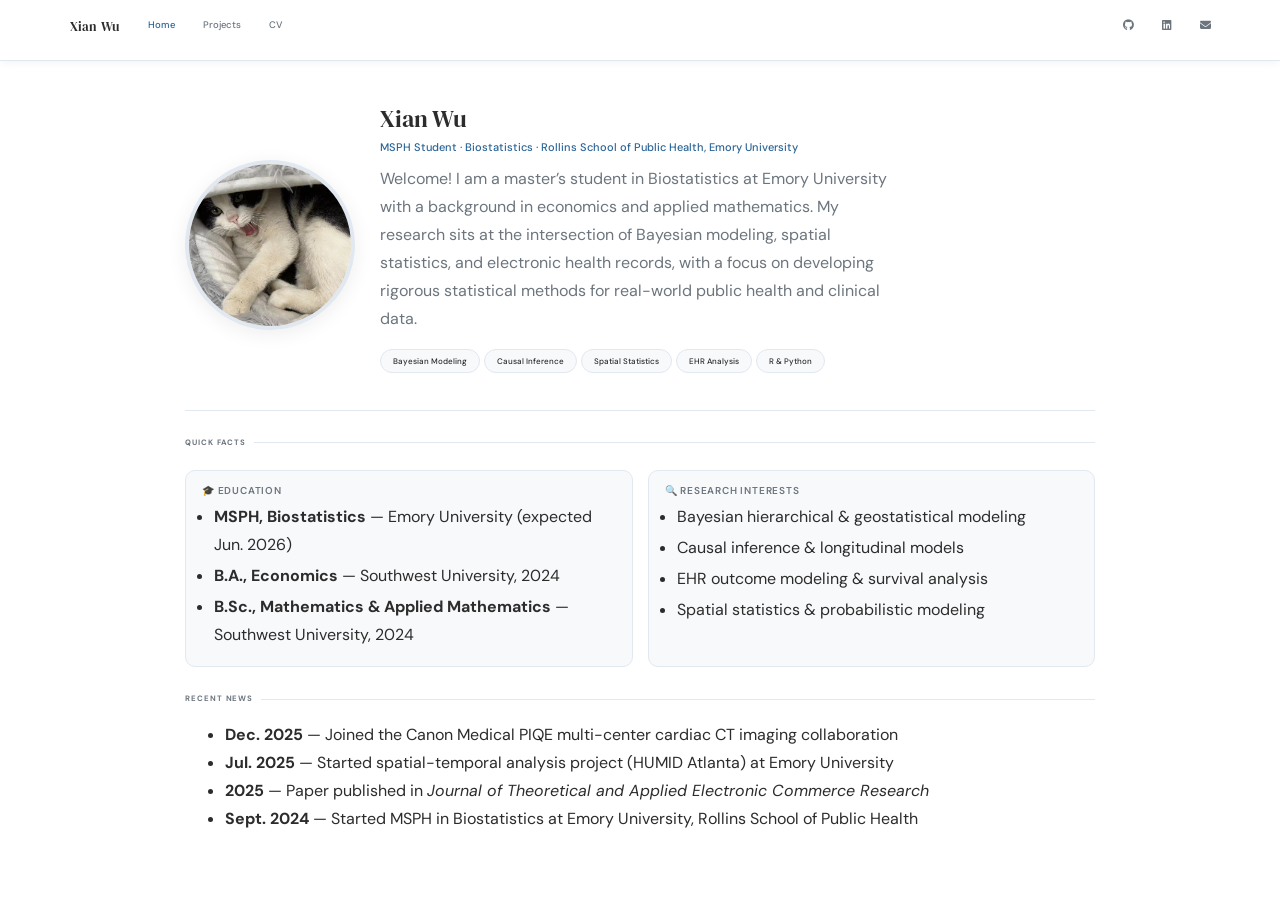
==== commit 1a439475: "fix navbar icons and update projects" ====
--- a/docs/index.html
+++ b/docs/index.html
@@ -259,13 +259,13 @@
       </ul>
       <ul class="nav navbar-nav navbar-right">
         <li>
-  <a href="https://github.com/xian703">GitHub</a>
-</li>
-<li>
-  <a href="https://www.linkedin.com/in/xian-wu-b05426333/">LinkedIn</a>
-</li>
-<li>
-  <a href="mailto:xwu389@emory.edu">Email</a>
+  <a href="https://github.com/xian703">&lt;i class="fab fa-github fa-lg"&gt;&lt;/i&gt;</a>
+</li>
+<li>
+  <a href="https://www.linkedin.com/in/xian-wu-b05426333/">&lt;i class="fab fa-linkedin fa-lg"&gt;&lt;/i&gt;</a>
+</li>
+<li>
+  <a href="mailto:xwu389@emory.edu">&lt;i class="fas fa-envelope fa-lg"&gt;&lt;/i&gt;</a>
 </li>
       </ul>
     </div><!--/.nav-collapse -->
@@ -362,6 +362,26 @@
 University, Rollins School of Public Health</li>
 </ul>
 
+<script>
+document.addEventListener("DOMContentLoaded", function() {
+  var navLinks = document.querySelectorAll(".navbar-nav > li > a");
+  navLinks.forEach(function(link) {
+    var href = link.getAttribute("href") || "";
+    var text = link.textContent.trim();
+
+    if (href.includes("github.com")) {
+      link.innerHTML = '<i class="fab fa-github fa-lg" title="GitHub"></i>';
+      link.setAttribute("aria-label", "GitHub");
+    } else if (href.includes("linkedin.com")) {
+      link.innerHTML = '<i class="fab fa-linkedin fa-lg" title="LinkedIn"></i>';
+      link.setAttribute("aria-label", "LinkedIn");
+    } else if (href.includes("mailto:")) {
+      link.innerHTML = '<i class="fas fa-envelope fa-lg" title="Email"></i>';
+      link.setAttribute("aria-label", "Email");
+    }
+  });
+});
+</script>
 
 
 
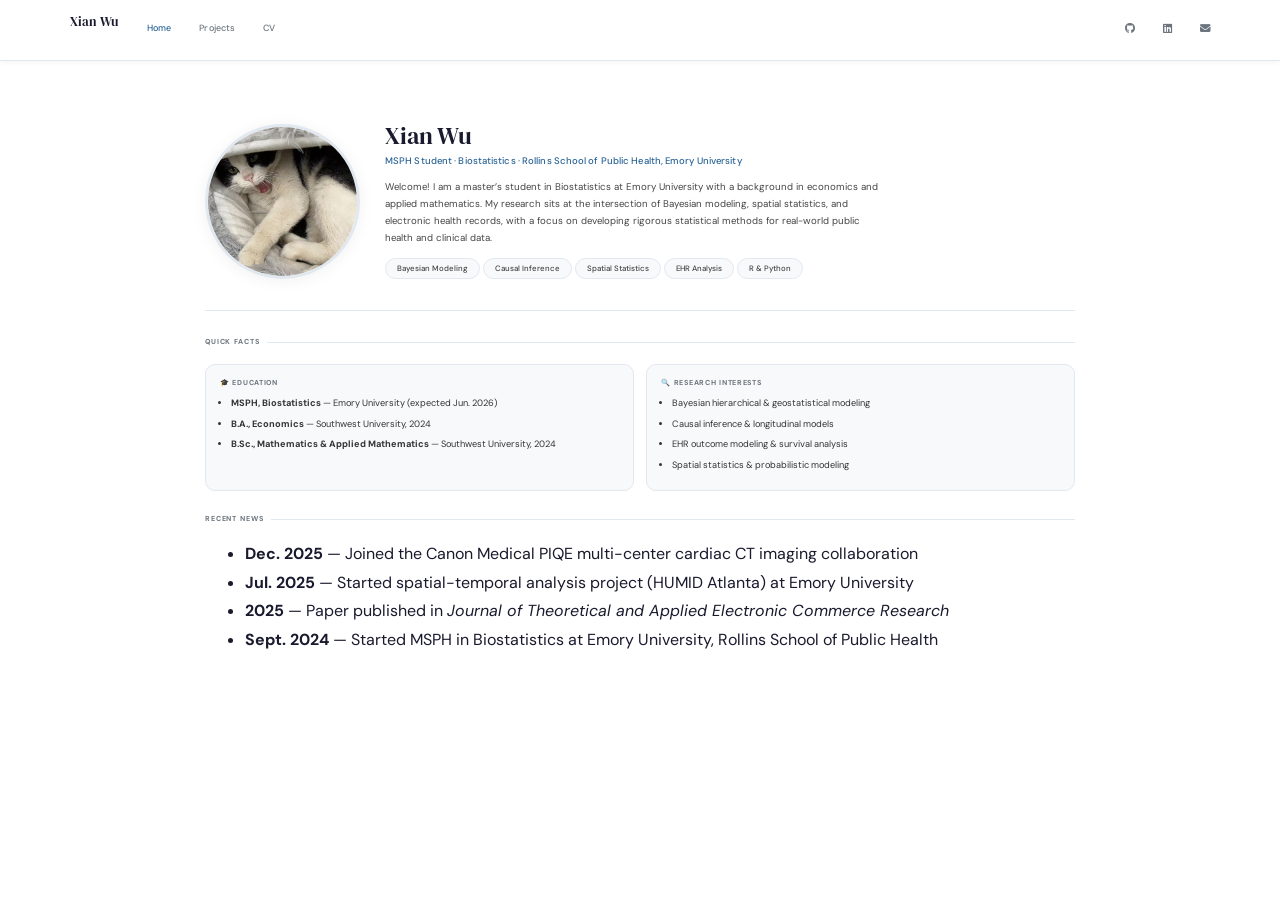
==== commit 7791acb3: "fix email and update styling" ====
--- a/docs/index.html
+++ b/docs/index.html
@@ -265,7 +265,7 @@
   <a href="https://www.linkedin.com/in/xian-wu-b05426333/">&lt;i class="fab fa-linkedin fa-lg"&gt;&lt;/i&gt;</a>
 </li>
 <li>
-  <a href="mailto:xwu389@emory.edu">&lt;i class="fas fa-envelope fa-lg"&gt;&lt;/i&gt;</a>
+  <a href="mailto:xian00836@gmail.com">&lt;i class="fas fa-envelope fa-lg"&gt;&lt;/i&gt;</a>
 </li>
       </ul>
     </div><!--/.nav-collapse -->
--- a/docs/style.css
+++ b/docs/style.css
@@ -1,5 +1,5 @@
 /* ===================================================
-   CUSTOM STYLES — Personal Website
+   CUSTOM STYLES — Xian Wu Personal Website
    =================================================== */
 
 /* --- Google Fonts & CSS Variables --- */
@@ -7,10 +7,10 @@
   --accent:      #2a6496;
   --accent-dark: #1a4a72;
   --bg-soft:     #f8f9fb;
-  --text-main:   #2c2c2c;
+  --text-main:   #1a1a2e;
   --text-muted:  #6c757d;
   --border:      #e2e8f0;
-  --card-shadow: 0 4px 20px rgba(0, 0, 0, 0.07);
+  --card-shadow: 0 2px 16px rgba(0, 0, 0, 0.06);
 }
 
 /* --- Base Typography --- */
@@ -18,7 +18,7 @@
   font-family: 'DM Sans', sans-serif;
   font-size: 16px;
   color: var(--text-main);
-  line-height: 1.75;
+  line-height: 1.8;
   background-color: #ffffff;
 }
 
@@ -26,11 +26,15 @@
   font-family: 'DM Serif Display', serif;
   color: var(--text-main);
   font-weight: 400;
-}
-
-h1 { font-size: 2.4rem; margin-bottom: 0.4rem; }
-h2 { font-size: 1.7rem; margin-top: 2rem; }
-h3 { font-size: 1.25rem; }
+  line-height: 1.3;
+}
+
+h1 { font-size: 2.6rem; margin-bottom: 0.3rem; margin-top: 0; }
+h2 { font-size: 1.6rem; margin-top: 2rem; }
+h3 { font-size: 1.2rem; margin-top: 0; }
+h4 { font-size: 1rem; font-family: 'DM Sans', sans-serif; font-weight: 600; margin: 0 0 3px; }
+
+p { margin-bottom: 1rem; }
 
 a {
   color: var(--accent);
@@ -39,26 +43,30 @@
 }
 a:hover { color: var(--accent-dark); text-decoration: underline; }
 
-/* --- Navbar Customization --- */
+small { font-size: 0.875rem; line-height: 1.6; color: var(--text-muted); }
+
+/* --- Navbar --- */
 .navbar {
   background-color: #ffffff !important;
   border-bottom: 1px solid var(--border);
-  box-shadow: 0 1px 8px rgba(0,0,0,0.06);
+  box-shadow: 0 1px 6px rgba(0,0,0,0.05);
+  min-height: 56px;
 }
 
 .navbar-default .navbar-brand {
   font-family: 'DM Serif Display', serif;
-  font-size: 1.3rem;
+  font-size: 1.25rem;
   color: var(--text-main) !important;
-  letter-spacing: 0.01em;
+  padding: 16px 15px;
 }
 
 .navbar-default .navbar-nav > li > a {
   color: var(--text-muted) !important;
-  font-size: 0.95rem;
-  font-weight: 500;
-  padding: 15px 14px;
+  font-size: 0.9rem;
+  font-weight: 500;
+  padding: 18px 14px;
   transition: color 0.2s;
+  letter-spacing: 0.01em;
 }
 
 .navbar-default .navbar-nav > li > a:hover,
@@ -67,110 +75,144 @@
   background: transparent !important;
 }
 
-/* Font Awesome icons in navbar */
 .navbar-default .navbar-nav > li > a i {
-  font-size: 1.1rem;
-}
-
-/* --- Hero Section (Home Page) --- */
+  font-size: 1.05rem;
+}
+
+/* --- Page Content Wrapper --- */
+.container-fluid.main-container {
+  max-width: 900px;
+  padding-top: 2rem;
+  padding-bottom: 3rem;
+}
+
+/* --- Hero Section --- */
 .hero-section {
   display: flex;
-  align-items: center;
+  align-items: flex-start;
   gap: 2.5rem;
-  padding: 3rem 0 2.5rem;
+  padding: 2.5rem 0 2rem;
   border-bottom: 1px solid var(--border);
   margin-bottom: 2.5rem;
 }
 
 .hero-section img {
-  width: 170px;
-  height: 170px;
+  width: 155px;
+  height: 155px;
   border-radius: 50%;
   object-fit: cover;
-  border: 4px solid var(--border);
+  border: 3px solid var(--border);
   box-shadow: var(--card-shadow);
   flex-shrink: 0;
+  margin-top: 4px;
 }
 
 .hero-text h1 {
+  font-size: 2.4rem;
   margin-top: 0;
-  line-height: 1.2;
+  margin-bottom: 0.2rem;
 }
 
 .hero-text .tagline {
-  font-size: 1.1rem;
-  color: var(--accent);
-  font-weight: 500;
-  margin-bottom: 0.8rem;
+  font-size: 0.95rem;
+  color: var(--accent);
+  font-weight: 500;
+  margin-bottom: 0.9rem;
+  letter-spacing: 0.01em;
 }
 
 .hero-text p {
-  color: var(--text-muted);
-  max-width: 520px;
-  margin-bottom: 1.2rem;
-}
-
-/* Badge pills for skills/interests */
+  color: #444;
+  font-size: 0.97rem;
+  max-width: 500px;
+  margin-bottom: 1.1rem;
+  line-height: 1.75;
+}
+
+/* --- Skill Badges --- */
 .badge-row {
   display: flex;
   flex-wrap: wrap;
-  gap: 0.5rem;
-  margin-top: 0.75rem;
+  gap: 0.45rem;
 }
 
 .skill-badge {
   display: inline-block;
-  padding: 4px 12px;
+  padding: 3px 11px;
   border-radius: 20px;
-  font-size: 0.8rem;
+  font-size: 0.78rem;
   font-weight: 500;
   background-color: var(--bg-soft);
   border: 1px solid var(--border);
-  color: var(--text-main);
-}
-
-/* --- Info Cards (two-column layout) --- */
+  color: #444;
+}
+
+/* --- Info Grid (two-column cards) --- */
 .info-grid {
   display: grid;
   grid-template-columns: 1fr 1fr;
-  gap: 1.5rem;
-  margin: 2rem 0;
+  gap: 1.25rem;
+  margin: 1.5rem 0;
 }
 
 .info-card {
   background: var(--bg-soft);
   border-radius: 10px;
-  padding: 1.4rem 1.6rem;
+  padding: 1.25rem 1.4rem;
   border: 1px solid var(--border);
 }
 
 .info-card h3 {
   margin-top: 0;
-  font-size: 1rem;
+  font-size: 0.72rem;
   text-transform: uppercase;
-  letter-spacing: 0.08em;
+  letter-spacing: 0.1em;
   color: var(--text-muted);
   font-family: 'DM Sans', sans-serif;
-  font-weight: 600;
-  margin-bottom: 0.75rem;
+  font-weight: 700;
+  margin-bottom: 0.8rem;
 }
 
 .info-card ul {
   margin: 0;
-  padding-left: 1.2rem;
-  color: var(--text-main);
-}
-
-.info-card li {
-  margin-bottom: 0.3rem;
-}
-
-/* --- Project Cards --- */
+  padding-left: 1.1rem;
+  color: #333;
+  font-size: 0.92rem;
+}
+
+.info-card li { margin-bottom: 0.4rem; }
+
+/* --- Section Label Divider --- */
+.section-label {
+  display: flex;
+  align-items: center;
+  gap: 0.75rem;
+  margin: 2.2rem 0 1.4rem;
+}
+
+.section-label::after {
+  content: '';
+  flex: 1;
+  height: 1px;
+  background: var(--border);
+}
+
+.section-label span {
+  font-family: 'DM Sans', sans-serif;
+  font-size: 0.72rem;
+  font-weight: 700;
+  text-transform: uppercase;
+  letter-spacing: 0.12em;
+  color: var(--text-muted);
+  white-space: nowrap;
+}
+
+/* --- Projects Grid --- */
 .projects-grid {
   display: grid;
   grid-template-columns: 1fr 1fr;
-  gap: 1.8rem;
-  margin: 2rem 0;
+  gap: 1.5rem;
+  margin: 1.5rem 0;
 }
 
 .project-card {
@@ -178,37 +220,42 @@
   border-radius: 12px;
   border: 1px solid var(--border);
   box-shadow: var(--card-shadow);
-  padding: 1.6rem;
+  padding: 1.5rem;
   transition: box-shadow 0.25s, transform 0.25s;
+  display: flex;
+  flex-direction: column;
 }
 
 .project-card:hover {
-  box-shadow: 0 8px 32px rgba(0,0,0,0.12);
+  box-shadow: 0 6px 28px rgba(0,0,0,0.1);
   transform: translateY(-3px);
 }
 
 .project-card h3 {
-  margin-top: 0;
   font-family: 'DM Serif Display', serif;
-  font-size: 1.2rem;
+  font-size: 1.1rem;
+  margin-bottom: 0.6rem;
+  color: var(--text-main);
 }
 
 .project-card p {
-  color: var(--text-muted);
-  font-size: 0.95rem;
+  color: #555;
+  font-size: 0.9rem;
+  line-height: 1.7;
   margin-bottom: 1rem;
+  flex: 1;
 }
 
 .project-card .tag {
   display: inline-block;
-  padding: 3px 10px;
+  padding: 2px 9px;
   border-radius: 4px;
   background: #eef4fb;
   color: var(--accent);
-  font-size: 0.78rem;
+  font-size: 0.75rem;
   font-weight: 600;
   margin-right: 4px;
-  margin-bottom: 8px;
+  margin-bottom: 6px;
 }
 
 .project-card .btn-link {
@@ -216,13 +263,14 @@
   align-items: center;
   gap: 6px;
   color: var(--accent);
-  font-size: 0.9rem;
-  font-weight: 500;
-  margin-top: 0.5rem;
+  font-size: 0.875rem;
+  font-weight: 500;
+  margin-top: 0.75rem;
   border: 1px solid var(--accent);
   border-radius: 6px;
   padding: 5px 14px;
   transition: background 0.2s, color 0.2s;
+  width: fit-content;
 }
 
 .project-card .btn-link:hover {
@@ -231,10 +279,10 @@
   text-decoration: none;
 }
 
-/* --- CV Page --- */
+/* --- CV Sections --- */
 .cv-section {
-  margin-bottom: 2.5rem;
-  padding-bottom: 2rem;
+  margin-bottom: 2rem;
+  padding-bottom: 1.75rem;
   border-bottom: 1px solid var(--border);
 }
 
@@ -244,72 +292,68 @@
   display: flex;
   justify-content: space-between;
   align-items: flex-start;
-  margin-bottom: 1rem;
-}
+  margin-bottom: 1.25rem;
+  gap: 1rem;
+}
+
+.cv-entry-left { flex: 1; }
 
 .cv-entry-left h4 {
-  margin: 0 0 2px;
-  font-family: 'DM Sans', sans-serif;
-  font-weight: 600;
-  font-size: 1rem;
+  color: var(--text-main);
+  font-size: 0.97rem;
+  margin-bottom: 2px;
 }
 
 .cv-entry-left .institution {
   color: var(--accent);
-  font-size: 0.9rem;
+  font-size: 0.875rem;
+  font-weight: 500;
 }
 
 .cv-entry-right {
-  font-size: 0.85rem;
+  font-size: 0.82rem;
   color: var(--text-muted);
   white-space: nowrap;
-  margin-left: 1rem;
   padding-top: 2px;
-}
-
-/* --- Section divider with label --- */
-.section-label {
-  display: flex;
-  align-items: center;
-  gap: 0.75rem;
-  margin: 2.5rem 0 1.5rem;
-}
-
-.section-label::after {
-  content: '';
-  flex: 1;
-  height: 1px;
-  background: var(--border);
-}
-
-.section-label span {
-  font-family: 'DM Sans', sans-serif;
-  font-size: 0.78rem;
-  font-weight: 700;
+  flex-shrink: 0;
+}
+
+/* --- Tables --- */
+table {
+  font-size: 0.9rem;
+  width: 100%;
+  border-collapse: collapse;
+  margin: 0.5rem 0 1rem;
+}
+
+table th {
+  background: var(--bg-soft);
+  padding: 8px 12px;
+  text-align: left;
+  font-size: 0.8rem;
+  font-weight: 600;
   text-transform: uppercase;
-  letter-spacing: 0.12em;
+  letter-spacing: 0.06em;
   color: var(--text-muted);
-  white-space: nowrap;
-}
-
-/* --- Responsive: stack on mobile --- */
+  border-bottom: 1px solid var(--border);
+}
+
+table td {
+  padding: 8px 12px;
+  border-bottom: 1px solid var(--border);
+  color: #333;
+}
+
+/* --- Responsive --- */
 @media (max-width: 768px) {
   .hero-section {
     flex-direction: column;
+    align-items: center;
     text-align: center;
   }
-
   .hero-text p { max-width: 100%; }
   .badge-row { justify-content: center; }
-
-  .info-grid,
-  .projects-grid {
-    grid-template-columns: 1fr;
-  }
-
-  .cv-entry {
-    flex-direction: column;
-  }
-
-  .cv-entry-right { margin-left: 0; margin-top: 2px; }
-}
+  .info-grid, .projects-grid { grid-template-columns: 1fr; }
+  .cv-entry { flex-direction: column; }
+  .cv-entry-right { margin-top: 2px; }
+}
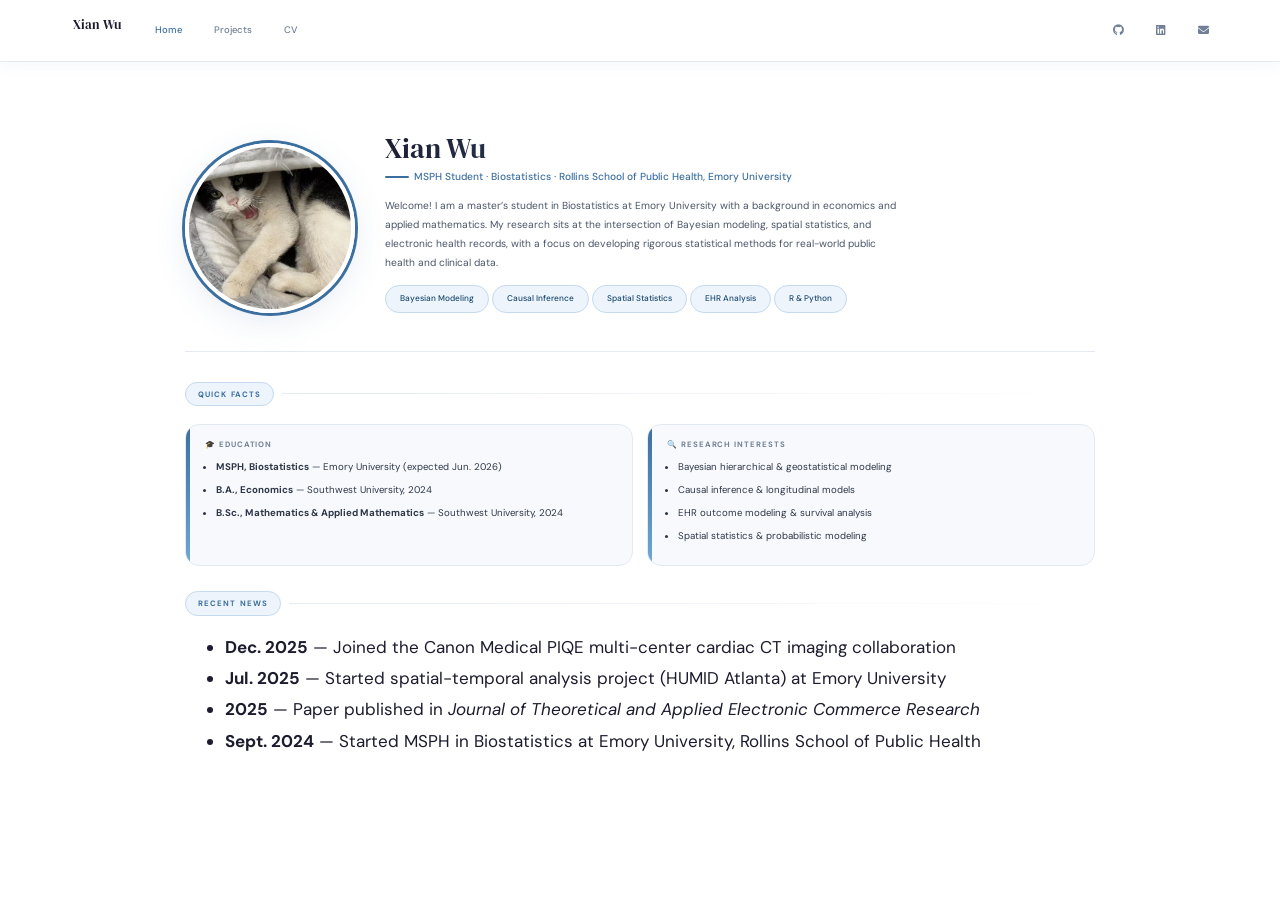
==== commit a54667d2: "fix navbar icons via header script" ====
--- a/docs/index.html
+++ b/docs/index.html
@@ -36,6 +36,24 @@
 <link rel="preconnect" href="https://fonts.googleapis.com">
 <link rel="preconnect" href="https://fonts.gstatic.com" crossorigin>
 <link href="https://fonts.googleapis.com/css2?family=DM+Serif+Display&family=DM+Sans:ital,wght@0,300;0,400;0,500;1,300&display=swap" rel="stylesheet">
+<script>
+window.addEventListener("load", function() {
+  var links = document.querySelectorAll(".navbar-nav a");
+  links.forEach(function(a) {
+    var href = a.getAttribute("href") || "";
+    if (href.indexOf("github.com") !== -1) {
+      a.innerHTML = '<i class="fab fa-github fa-lg"></i>';
+      a.setAttribute("title", "GitHub");
+    } else if (href.indexOf("linkedin.com") !== -1) {
+      a.innerHTML = '<i class="fab fa-linkedin fa-lg"></i>';
+      a.setAttribute("title", "LinkedIn");
+    } else if (href.indexOf("mailto:") !== -1) {
+      a.innerHTML = '<i class="fas fa-envelope fa-lg"></i>';
+      a.setAttribute("title", "Email");
+    }
+  });
+});
+</script>
 
 <style type="text/css">
   code{white-space: pre-wrap;}
--- a/docs/style.css
+++ b/docs/style.css
@@ -2,71 +2,75 @@
    CUSTOM STYLES — Xian Wu Personal Website
    =================================================== */
 
-/* --- Google Fonts & CSS Variables --- */
+/* --- CSS Variables --- */
 :root {
-  --accent:      #2a6496;
-  --accent-dark: #1a4a72;
-  --bg-soft:     #f8f9fb;
-  --text-main:   #1a1a2e;
-  --text-muted:  #6c757d;
-  --border:      #e2e8f0;
-  --card-shadow: 0 2px 16px rgba(0, 0, 0, 0.06);
-}
-
-/* --- Base Typography --- */
+  --accent:       #3b6fa0;
+  --accent-light: #eef4fb;
+  --accent-dark:  #1a4a72;
+  --bg-soft:      #f7f9fc;
+  --text-main:    #1c1c2e;
+  --text-muted:   #718096;
+  --border:       #e4eaf2;
+  --shadow-sm:    0 2px 12px rgba(59,111,160,0.07);
+  --shadow-md:    0 8px 32px rgba(59,111,160,0.13);
+  --radius:       14px;
+}
+
+/* --- Base --- */
 body {
   font-family: 'DM Sans', sans-serif;
-  font-size: 16px;
+  font-size: 17px;
   color: var(--text-main);
-  line-height: 1.8;
+  line-height: 1.85;
   background-color: #ffffff;
 }
 
-h1, h2, h3, h4 {
+h1, h2, h3 {
   font-family: 'DM Serif Display', serif;
+  font-weight: 400;
+  line-height: 1.25;
   color: var(--text-main);
-  font-weight: 400;
-  line-height: 1.3;
-}
-
-h1 { font-size: 2.6rem; margin-bottom: 0.3rem; margin-top: 0; }
-h2 { font-size: 1.6rem; margin-top: 2rem; }
-h3 { font-size: 1.2rem; margin-top: 0; }
-h4 { font-size: 1rem; font-family: 'DM Sans', sans-serif; font-weight: 600; margin: 0 0 3px; }
-
-p { margin-bottom: 1rem; }
-
-a {
-  color: var(--accent);
-  text-decoration: none;
-  transition: color 0.2s;
-}
+}
+
+h4 {
+  font-family: 'DM Sans', sans-serif;
+  font-weight: 600;
+  font-size: 1.05rem;
+  margin: 0 0 4px;
+  color: var(--text-main);
+}
+
+h1 { font-size: 3rem; margin: 0 0 0.25rem; }
+h2 { font-size: 1.75rem; margin-top: 2rem; }
+h3 { font-size: 1.3rem; margin-top: 0; }
+
+p { margin-bottom: 1.1rem; }
+small { font-size: 0.93rem; line-height: 1.7; color: var(--text-muted); }
+
+a { color: var(--accent); text-decoration: none; transition: color 0.2s; }
 a:hover { color: var(--accent-dark); text-decoration: underline; }
-
-small { font-size: 0.875rem; line-height: 1.6; color: var(--text-muted); }
 
 /* --- Navbar --- */
 .navbar {
-  background-color: #ffffff !important;
+  background: rgba(255,255,255,0.97) !important;
   border-bottom: 1px solid var(--border);
-  box-shadow: 0 1px 6px rgba(0,0,0,0.05);
-  min-height: 56px;
+  box-shadow: 0 2px 16px rgba(59,111,160,0.06);
+  min-height: 60px;
 }
 
 .navbar-default .navbar-brand {
   font-family: 'DM Serif Display', serif;
-  font-size: 1.25rem;
+  font-size: 1.3rem;
   color: var(--text-main) !important;
-  padding: 16px 15px;
+  padding: 18px 18px;
 }
 
 .navbar-default .navbar-nav > li > a {
   color: var(--text-muted) !important;
-  font-size: 0.9rem;
+  font-size: 0.95rem;
   font-weight: 500;
-  padding: 18px 14px;
+  padding: 20px 16px;
   transition: color 0.2s;
-  letter-spacing: 0.01em;
 }
 
 .navbar-default .navbar-nav > li > a:hover,
@@ -75,201 +79,251 @@
   background: transparent !important;
 }
 
-.navbar-default .navbar-nav > li > a i {
-  font-size: 1.05rem;
-}
-
-/* --- Page Content Wrapper --- */
+.navbar-default .navbar-nav > li > a i { font-size: 1.1rem; }
+
+/* --- Page wrapper --- */
 .container-fluid.main-container {
-  max-width: 900px;
-  padding-top: 2rem;
-  padding-bottom: 3rem;
-}
-
-/* --- Hero Section --- */
+  max-width: 940px;
+  padding-top: 2.5rem;
+  padding-bottom: 4rem;
+}
+
+/* ===================================================
+   HOME PAGE — Hero
+   =================================================== */
 .hero-section {
   display: flex;
-  align-items: flex-start;
-  gap: 2.5rem;
-  padding: 2.5rem 0 2rem;
+  align-items: center;
+  gap: 3rem;
+  padding: 3rem 0 2.5rem;
   border-bottom: 1px solid var(--border);
-  margin-bottom: 2.5rem;
+  margin-bottom: 3rem;
 }
 
 .hero-section img {
-  width: 155px;
-  height: 155px;
+  width: 170px;
+  height: 170px;
   border-radius: 50%;
   object-fit: cover;
-  border: 3px solid var(--border);
-  box-shadow: var(--card-shadow);
+  border: 4px solid #fff;
+  box-shadow: 0 0 0 3px var(--accent), var(--shadow-md);
   flex-shrink: 0;
-  margin-top: 4px;
 }
 
 .hero-text h1 {
-  font-size: 2.4rem;
-  margin-top: 0;
+  font-size: 2.8rem;
+  background: linear-gradient(135deg, var(--text-main) 0%, var(--accent) 100%);
+  -webkit-background-clip: text;
+  -webkit-text-fill-color: transparent;
+  background-clip: text;
   margin-bottom: 0.2rem;
 }
 
 .hero-text .tagline {
-  font-size: 0.95rem;
+  font-size: 1.02rem;
   color: var(--accent);
   font-weight: 500;
-  margin-bottom: 0.9rem;
-  letter-spacing: 0.01em;
+  margin-bottom: 1rem;
+  display: flex;
+  align-items: center;
+  gap: 0.5rem;
+}
+
+.hero-text .tagline::before {
+  content: '';
+  display: inline-block;
+  width: 24px;
+  height: 2px;
+  background: var(--accent);
+  border-radius: 2px;
+  flex-shrink: 0;
 }
 
 .hero-text p {
-  color: #444;
-  font-size: 0.97rem;
-  max-width: 500px;
-  margin-bottom: 1.1rem;
-  line-height: 1.75;
+  color: #4a5568;
+  font-size: 1.02rem;
+  max-width: 520px;
+  margin-bottom: 1.3rem;
+  line-height: 1.85;
 }
 
 /* --- Skill Badges --- */
 .badge-row {
   display: flex;
   flex-wrap: wrap;
-  gap: 0.45rem;
+  gap: 0.5rem;
 }
 
 .skill-badge {
   display: inline-block;
-  padding: 3px 11px;
+  padding: 5px 14px;
   border-radius: 20px;
-  font-size: 0.78rem;
+  font-size: 0.83rem;
   font-weight: 500;
-  background-color: var(--bg-soft);
-  border: 1px solid var(--border);
-  color: #444;
-}
-
-/* --- Info Grid (two-column cards) --- */
+  background: var(--accent-light);
+  border: 1px solid #c5d9ef;
+  color: var(--accent-dark);
+  transition: all 0.2s;
+}
+
+.skill-badge:hover {
+  background: var(--accent);
+  color: #fff;
+  border-color: var(--accent);
+}
+
+/* --- Info Grid --- */
 .info-grid {
   display: grid;
   grid-template-columns: 1fr 1fr;
-  gap: 1.25rem;
-  margin: 1.5rem 0;
+  gap: 1.4rem;
+  margin: 1.75rem 0;
 }
 
 .info-card {
   background: var(--bg-soft);
-  border-radius: 10px;
-  padding: 1.25rem 1.4rem;
+  border-radius: var(--radius);
+  padding: 1.5rem 1.6rem 1.5rem 1.9rem;
   border: 1px solid var(--border);
+  position: relative;
+  overflow: hidden;
+}
+
+.info-card::before {
+  content: '';
+  position: absolute;
+  top: 0; left: 0;
+  width: 4px;
+  height: 100%;
+  background: linear-gradient(180deg, var(--accent), #6fa8d4);
 }
 
 .info-card h3 {
-  margin-top: 0;
-  font-size: 0.72rem;
+  font-family: 'DM Sans', sans-serif;
+  font-size: 0.78rem;
+  font-weight: 700;
   text-transform: uppercase;
-  letter-spacing: 0.1em;
+  letter-spacing: 0.12em;
   color: var(--text-muted);
-  font-family: 'DM Sans', sans-serif;
-  font-weight: 700;
-  margin-bottom: 0.8rem;
+  margin: 0 0 0.9rem;
 }
 
 .info-card ul {
   margin: 0;
   padding-left: 1.1rem;
-  color: #333;
-  font-size: 0.92rem;
-}
-
-.info-card li { margin-bottom: 0.4rem; }
-
-/* --- Section Label Divider --- */
+  color: #2d3748;
+  font-size: 0.97rem;
+}
+
+.info-card li { margin-bottom: 0.5rem; }
+
+/* --- Section Label --- */
 .section-label {
   display: flex;
   align-items: center;
   gap: 0.75rem;
-  margin: 2.2rem 0 1.4rem;
+  margin: 2.5rem 0 1.6rem;
 }
 
 .section-label::after {
   content: '';
   flex: 1;
   height: 1px;
-  background: var(--border);
+  background: linear-gradient(90deg, var(--border), transparent);
 }
 
 .section-label span {
   font-family: 'DM Sans', sans-serif;
-  font-size: 0.72rem;
+  font-size: 0.78rem;
   font-weight: 700;
   text-transform: uppercase;
-  letter-spacing: 0.12em;
-  color: var(--text-muted);
+  letter-spacing: 0.14em;
+  color: var(--accent);
   white-space: nowrap;
-}
-
-/* --- Projects Grid --- */
+  background: var(--accent-light);
+  padding: 4px 12px;
+  border-radius: 20px;
+  border: 1px solid #c5d9ef;
+}
+
+/* ===================================================
+   PROJECTS PAGE
+   =================================================== */
 .projects-grid {
   display: grid;
   grid-template-columns: 1fr 1fr;
-  gap: 1.5rem;
-  margin: 1.5rem 0;
+  gap: 1.75rem;
+  margin: 1.75rem 0;
 }
 
 .project-card {
-  background: #ffffff;
-  border-radius: 12px;
+  background: #fff;
+  border-radius: var(--radius);
   border: 1px solid var(--border);
-  box-shadow: var(--card-shadow);
-  padding: 1.5rem;
-  transition: box-shadow 0.25s, transform 0.25s;
+  box-shadow: var(--shadow-sm);
+  padding: 1.75rem;
+  transition: box-shadow 0.3s, transform 0.3s;
   display: flex;
   flex-direction: column;
+  position: relative;
+  overflow: hidden;
+}
+
+.project-card::after {
+  content: '';
+  position: absolute;
+  bottom: 0; left: 0; right: 0;
+  height: 3px;
+  background: linear-gradient(90deg, var(--accent), #6fa8d4);
+  opacity: 0;
+  transition: opacity 0.3s;
 }
 
 .project-card:hover {
-  box-shadow: 0 6px 28px rgba(0,0,0,0.1);
-  transform: translateY(-3px);
-}
+  box-shadow: var(--shadow-md);
+  transform: translateY(-4px);
+}
+
+.project-card:hover::after { opacity: 1; }
 
 .project-card h3 {
-  font-family: 'DM Serif Display', serif;
-  font-size: 1.1rem;
-  margin-bottom: 0.6rem;
-  color: var(--text-main);
+  font-size: 1.2rem;
+  margin-bottom: 0.7rem;
 }
 
 .project-card p {
-  color: #555;
-  font-size: 0.9rem;
-  line-height: 1.7;
-  margin-bottom: 1rem;
+  color: #4a5568;
+  font-size: 0.97rem;
+  line-height: 1.8;
   flex: 1;
+  margin-bottom: 1.1rem;
 }
 
 .project-card .tag {
   display: inline-block;
-  padding: 2px 9px;
-  border-radius: 4px;
-  background: #eef4fb;
+  padding: 3px 11px;
+  border-radius: 6px;
+  background: var(--accent-light);
   color: var(--accent);
-  font-size: 0.75rem;
+  font-size: 0.8rem;
   font-weight: 600;
-  margin-right: 4px;
-  margin-bottom: 6px;
+  margin-right: 5px;
+  margin-bottom: 7px;
+  border: 1px solid #c5d9ef;
 }
 
 .project-card .btn-link {
   display: inline-flex;
   align-items: center;
-  gap: 6px;
+  gap: 7px;
   color: var(--accent);
-  font-size: 0.875rem;
-  font-weight: 500;
+  font-size: 0.93rem;
+  font-weight: 600;
   margin-top: 0.75rem;
-  border: 1px solid var(--accent);
-  border-radius: 6px;
-  padding: 5px 14px;
-  transition: background 0.2s, color 0.2s;
+  border: 1.5px solid var(--accent);
+  border-radius: 8px;
+  padding: 7px 18px;
+  transition: all 0.2s;
   width: fit-content;
 }
 
@@ -277,12 +331,15 @@
   background: var(--accent);
   color: #fff;
   text-decoration: none;
-}
-
-/* --- CV Sections --- */
+  box-shadow: 0 4px 14px rgba(59,111,160,0.25);
+}
+
+/* ===================================================
+   CV PAGE
+   =================================================== */
 .cv-section {
-  margin-bottom: 2rem;
-  padding-bottom: 1.75rem;
+  margin-bottom: 2.25rem;
+  padding-bottom: 2rem;
   border-bottom: 1px solid var(--border);
 }
 
@@ -293,56 +350,73 @@
   justify-content: space-between;
   align-items: flex-start;
   margin-bottom: 1.25rem;
-  gap: 1rem;
-}
+  gap: 1.5rem;
+  padding: 1.1rem 1.3rem;
+  background: var(--bg-soft);
+  border-radius: 10px;
+  border: 1px solid var(--border);
+  transition: box-shadow 0.2s;
+}
+
+.cv-entry:hover { box-shadow: var(--shadow-sm); }
 
 .cv-entry-left { flex: 1; }
 
 .cv-entry-left h4 {
-  color: var(--text-main);
-  font-size: 0.97rem;
-  margin-bottom: 2px;
+  font-size: 1.03rem;
+  margin-bottom: 3px;
 }
 
 .cv-entry-left .institution {
   color: var(--accent);
-  font-size: 0.875rem;
+  font-size: 0.92rem;
   font-weight: 500;
 }
 
 .cv-entry-right {
-  font-size: 0.82rem;
+  font-size: 0.85rem;
   color: var(--text-muted);
   white-space: nowrap;
-  padding-top: 2px;
   flex-shrink: 0;
+  background: #fff;
+  border: 1px solid var(--border);
+  border-radius: 6px;
+  padding: 3px 10px;
+  height: fit-content;
+  margin-top: 2px;
 }
 
 /* --- Tables --- */
 table {
-  font-size: 0.9rem;
+  font-size: 0.97rem;
   width: 100%;
   border-collapse: collapse;
-  margin: 0.5rem 0 1rem;
+  margin: 0.75rem 0 1.25rem;
+  border-radius: 10px;
+  overflow: hidden;
+  box-shadow: var(--shadow-sm);
 }
 
 table th {
-  background: var(--bg-soft);
-  padding: 8px 12px;
+  background: var(--accent);
+  color: #fff;
+  padding: 11px 16px;
   text-align: left;
-  font-size: 0.8rem;
+  font-size: 0.83rem;
   font-weight: 600;
   text-transform: uppercase;
-  letter-spacing: 0.06em;
-  color: var(--text-muted);
+  letter-spacing: 0.07em;
+}
+
+table td {
+  padding: 11px 16px;
   border-bottom: 1px solid var(--border);
-}
-
-table td {
-  padding: 8px 12px;
-  border-bottom: 1px solid var(--border);
-  color: #333;
-}
+  color: #2d3748;
+  background: #fff;
+}
+
+table tr:last-child td { border-bottom: none; }
+table tr:nth-child(even) td { background: var(--bg-soft); }
 
 /* --- Responsive --- */
 @media (max-width: 768px) {
@@ -350,10 +424,12 @@
     flex-direction: column;
     align-items: center;
     text-align: center;
+    gap: 1.75rem;
   }
+  .hero-text .tagline { justify-content: center; }
   .hero-text p { max-width: 100%; }
   .badge-row { justify-content: center; }
   .info-grid, .projects-grid { grid-template-columns: 1fr; }
   .cv-entry { flex-direction: column; }
-  .cv-entry-right { margin-top: 2px; }
-}
+  .cv-entry-right { align-self: flex-start; }
+}
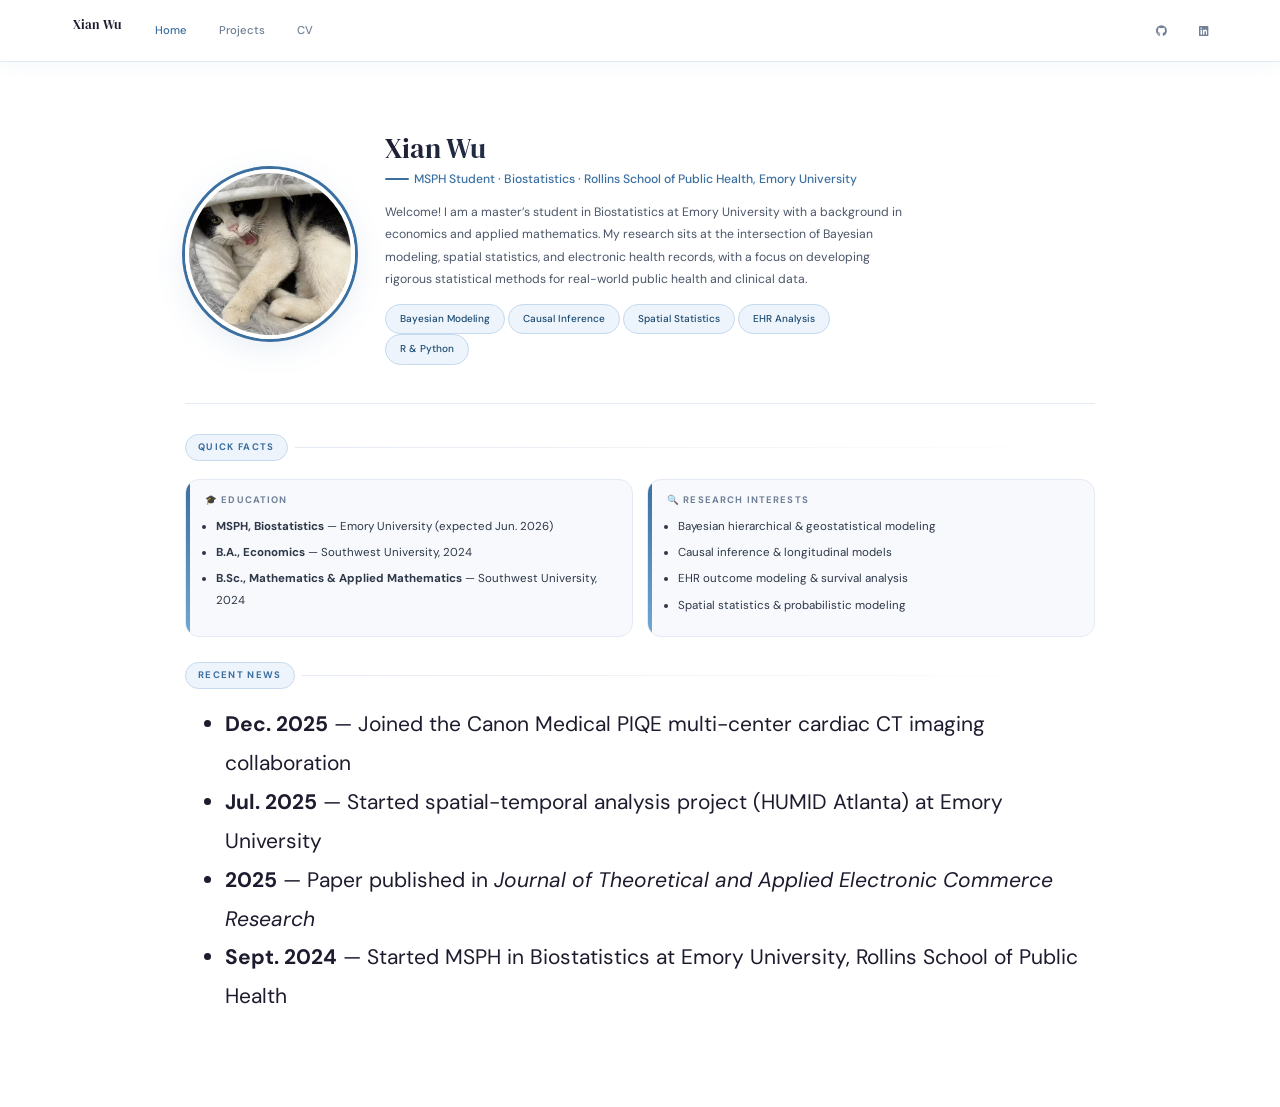
==== commit e5b28ab3: "remove email icon, increase font sizes" ====
--- a/docs/index.html
+++ b/docs/index.html
@@ -282,9 +282,6 @@
 <li>
   <a href="https://www.linkedin.com/in/xian-wu-b05426333/">&lt;i class="fab fa-linkedin fa-lg"&gt;&lt;/i&gt;</a>
 </li>
-<li>
-  <a href="mailto:xian00836@gmail.com">&lt;i class="fas fa-envelope fa-lg"&gt;&lt;/i&gt;</a>
-</li>
       </ul>
     </div><!--/.nav-collapse -->
   </div><!--/.container -->
--- a/docs/style.css
+++ b/docs/style.css
@@ -19,7 +19,7 @@
 /* --- Base --- */
 body {
   font-family: 'DM Sans', sans-serif;
-  font-size: 17px;
+  font-size: 21px;
   color: var(--text-main);
   line-height: 1.85;
   background-color: #ffffff;
@@ -35,17 +35,17 @@
 h4 {
   font-family: 'DM Sans', sans-serif;
   font-weight: 600;
-  font-size: 1.05rem;
+  font-size: 1.25rem;
   margin: 0 0 4px;
   color: var(--text-main);
 }
 
-h1 { font-size: 3rem; margin: 0 0 0.25rem; }
-h2 { font-size: 1.75rem; margin-top: 2rem; }
-h3 { font-size: 1.3rem; margin-top: 0; }
+h1 { font-size: 3.4rem; margin: 0 0 0.25rem; }
+h2 { font-size: 2.1rem; margin-top: 2rem; }
+h3 { font-size: 1.55rem; margin-top: 0; }
 
 p { margin-bottom: 1.1rem; }
-small { font-size: 0.93rem; line-height: 1.7; color: var(--text-muted); }
+small { font-size: 1.1rem; line-height: 1.7; color: var(--text-muted); }
 
 a { color: var(--accent); text-decoration: none; transition: color 0.2s; }
 a:hover { color: var(--accent-dark); text-decoration: underline; }
@@ -67,7 +67,7 @@
 
 .navbar-default .navbar-nav > li > a {
   color: var(--text-muted) !important;
-  font-size: 0.95rem;
+  font-size: 1.13rem;
   font-weight: 500;
   padding: 20px 16px;
   transition: color 0.2s;
@@ -120,7 +120,7 @@
 }
 
 .hero-text .tagline {
-  font-size: 1.02rem;
+  font-size: 1.22rem;
   color: var(--accent);
   font-weight: 500;
   margin-bottom: 1rem;
@@ -141,7 +141,7 @@
 
 .hero-text p {
   color: #4a5568;
-  font-size: 1.02rem;
+  font-size: 1.22rem;
   max-width: 520px;
   margin-bottom: 1.3rem;
   line-height: 1.85;
@@ -158,7 +158,7 @@
   display: inline-block;
   padding: 5px 14px;
   border-radius: 20px;
-  font-size: 0.83rem;
+  font-size: 1.0rem;
   font-weight: 500;
   background: var(--accent-light);
   border: 1px solid #c5d9ef;
@@ -200,7 +200,7 @@
 
 .info-card h3 {
   font-family: 'DM Sans', sans-serif;
-  font-size: 0.78rem;
+  font-size: 0.95rem;
   font-weight: 700;
   text-transform: uppercase;
   letter-spacing: 0.12em;
@@ -212,7 +212,7 @@
   margin: 0;
   padding-left: 1.1rem;
   color: #2d3748;
-  font-size: 0.97rem;
+  font-size: 1.15rem;
 }
 
 .info-card li { margin-bottom: 0.5rem; }
@@ -234,7 +234,7 @@
 
 .section-label span {
   font-family: 'DM Sans', sans-serif;
-  font-size: 0.78rem;
+  font-size: 0.95rem;
   font-weight: 700;
   text-transform: uppercase;
   letter-spacing: 0.14em;
@@ -287,13 +287,13 @@
 .project-card:hover::after { opacity: 1; }
 
 .project-card h3 {
-  font-size: 1.2rem;
+  font-size: 1.4rem;
   margin-bottom: 0.7rem;
 }
 
 .project-card p {
   color: #4a5568;
-  font-size: 0.97rem;
+  font-size: 1.15rem;
   line-height: 1.8;
   flex: 1;
   margin-bottom: 1.1rem;
@@ -305,7 +305,7 @@
   border-radius: 6px;
   background: var(--accent-light);
   color: var(--accent);
-  font-size: 0.8rem;
+  font-size: 0.97rem;
   font-weight: 600;
   margin-right: 5px;
   margin-bottom: 7px;
@@ -317,7 +317,7 @@
   align-items: center;
   gap: 7px;
   color: var(--accent);
-  font-size: 0.93rem;
+  font-size: 1.1rem;
   font-weight: 600;
   margin-top: 0.75rem;
   border: 1.5px solid var(--accent);
@@ -363,18 +363,18 @@
 .cv-entry-left { flex: 1; }
 
 .cv-entry-left h4 {
-  font-size: 1.03rem;
+  font-size: 1.22rem;
   margin-bottom: 3px;
 }
 
 .cv-entry-left .institution {
   color: var(--accent);
-  font-size: 0.92rem;
+  font-size: 1.1rem;
   font-weight: 500;
 }
 
 .cv-entry-right {
-  font-size: 0.85rem;
+  font-size: 1.02rem;
   color: var(--text-muted);
   white-space: nowrap;
   flex-shrink: 0;
@@ -388,7 +388,7 @@
 
 /* --- Tables --- */
 table {
-  font-size: 0.97rem;
+  font-size: 1.15rem;
   width: 100%;
   border-collapse: collapse;
   margin: 0.75rem 0 1.25rem;
@@ -402,7 +402,7 @@
   color: #fff;
   padding: 11px 16px;
   text-align: left;
-  font-size: 0.83rem;
+  font-size: 1.0rem;
   font-weight: 600;
   text-transform: uppercase;
   letter-spacing: 0.07em;
